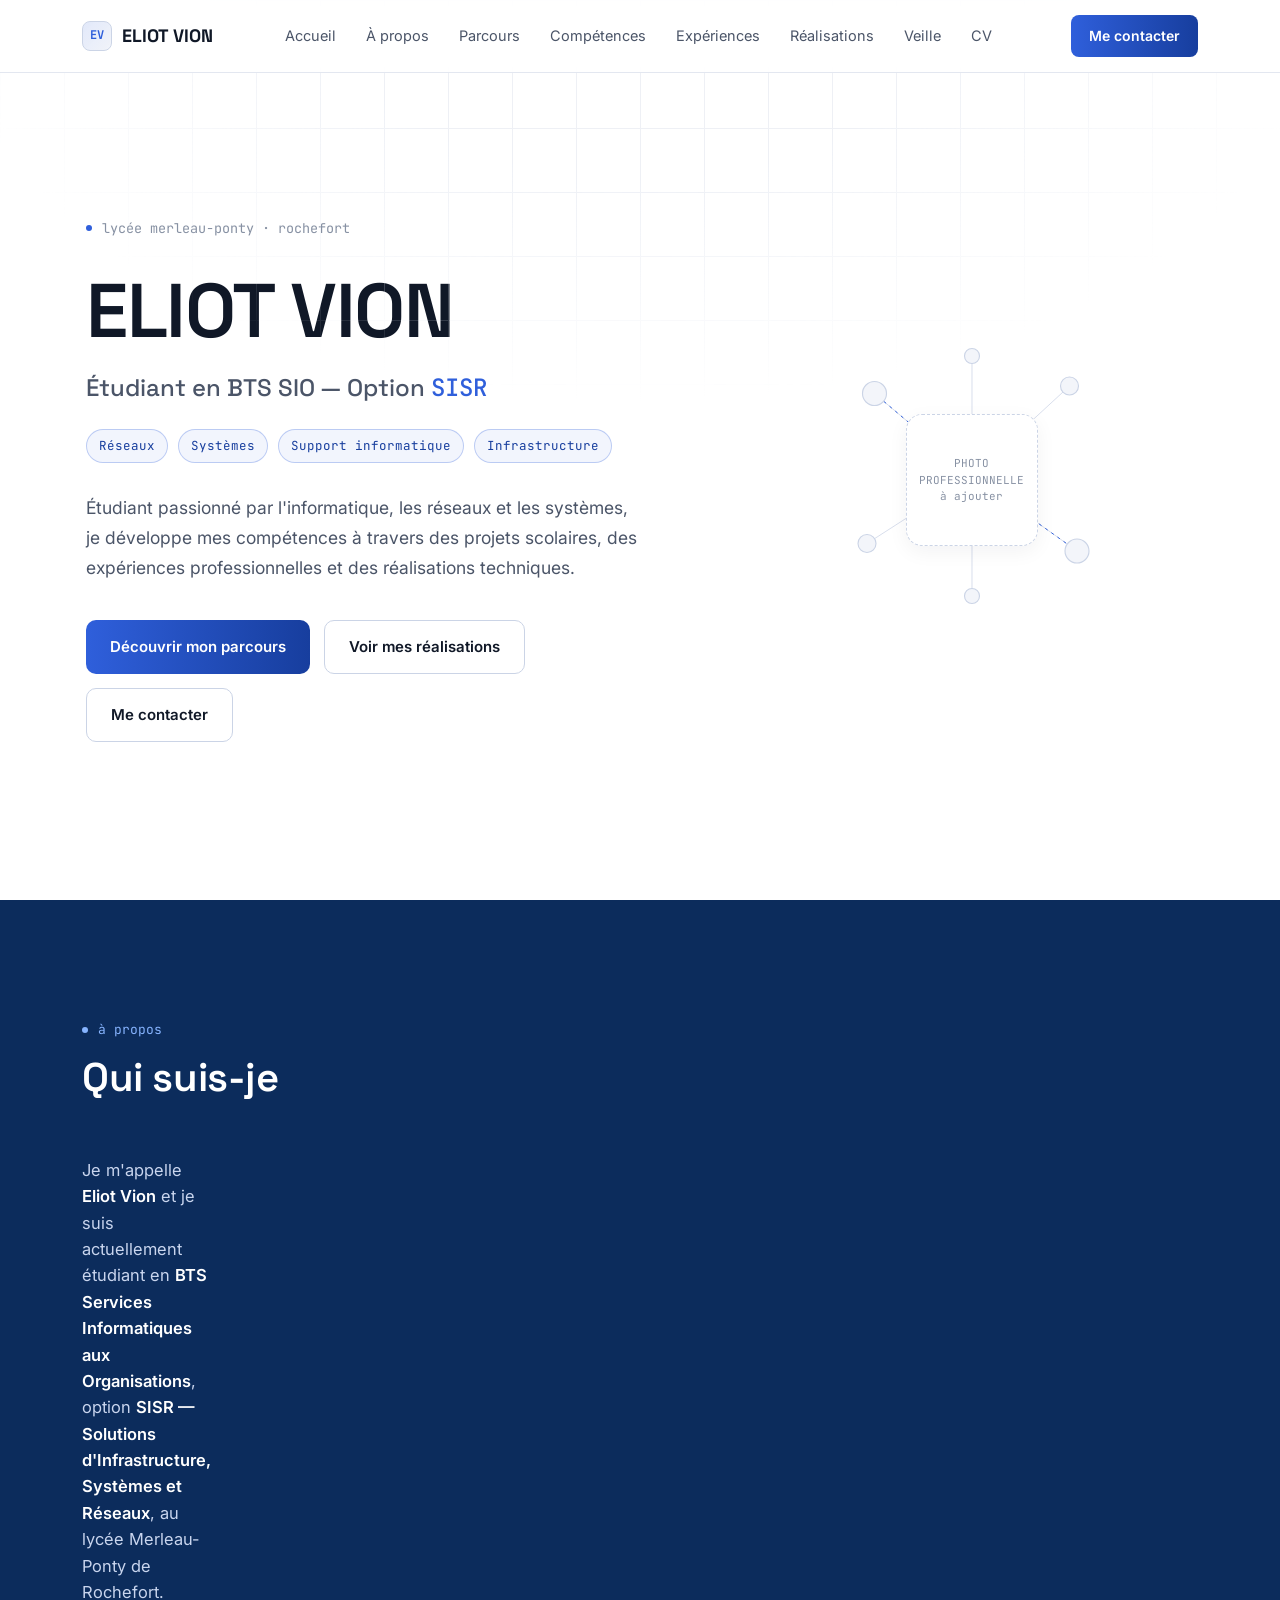
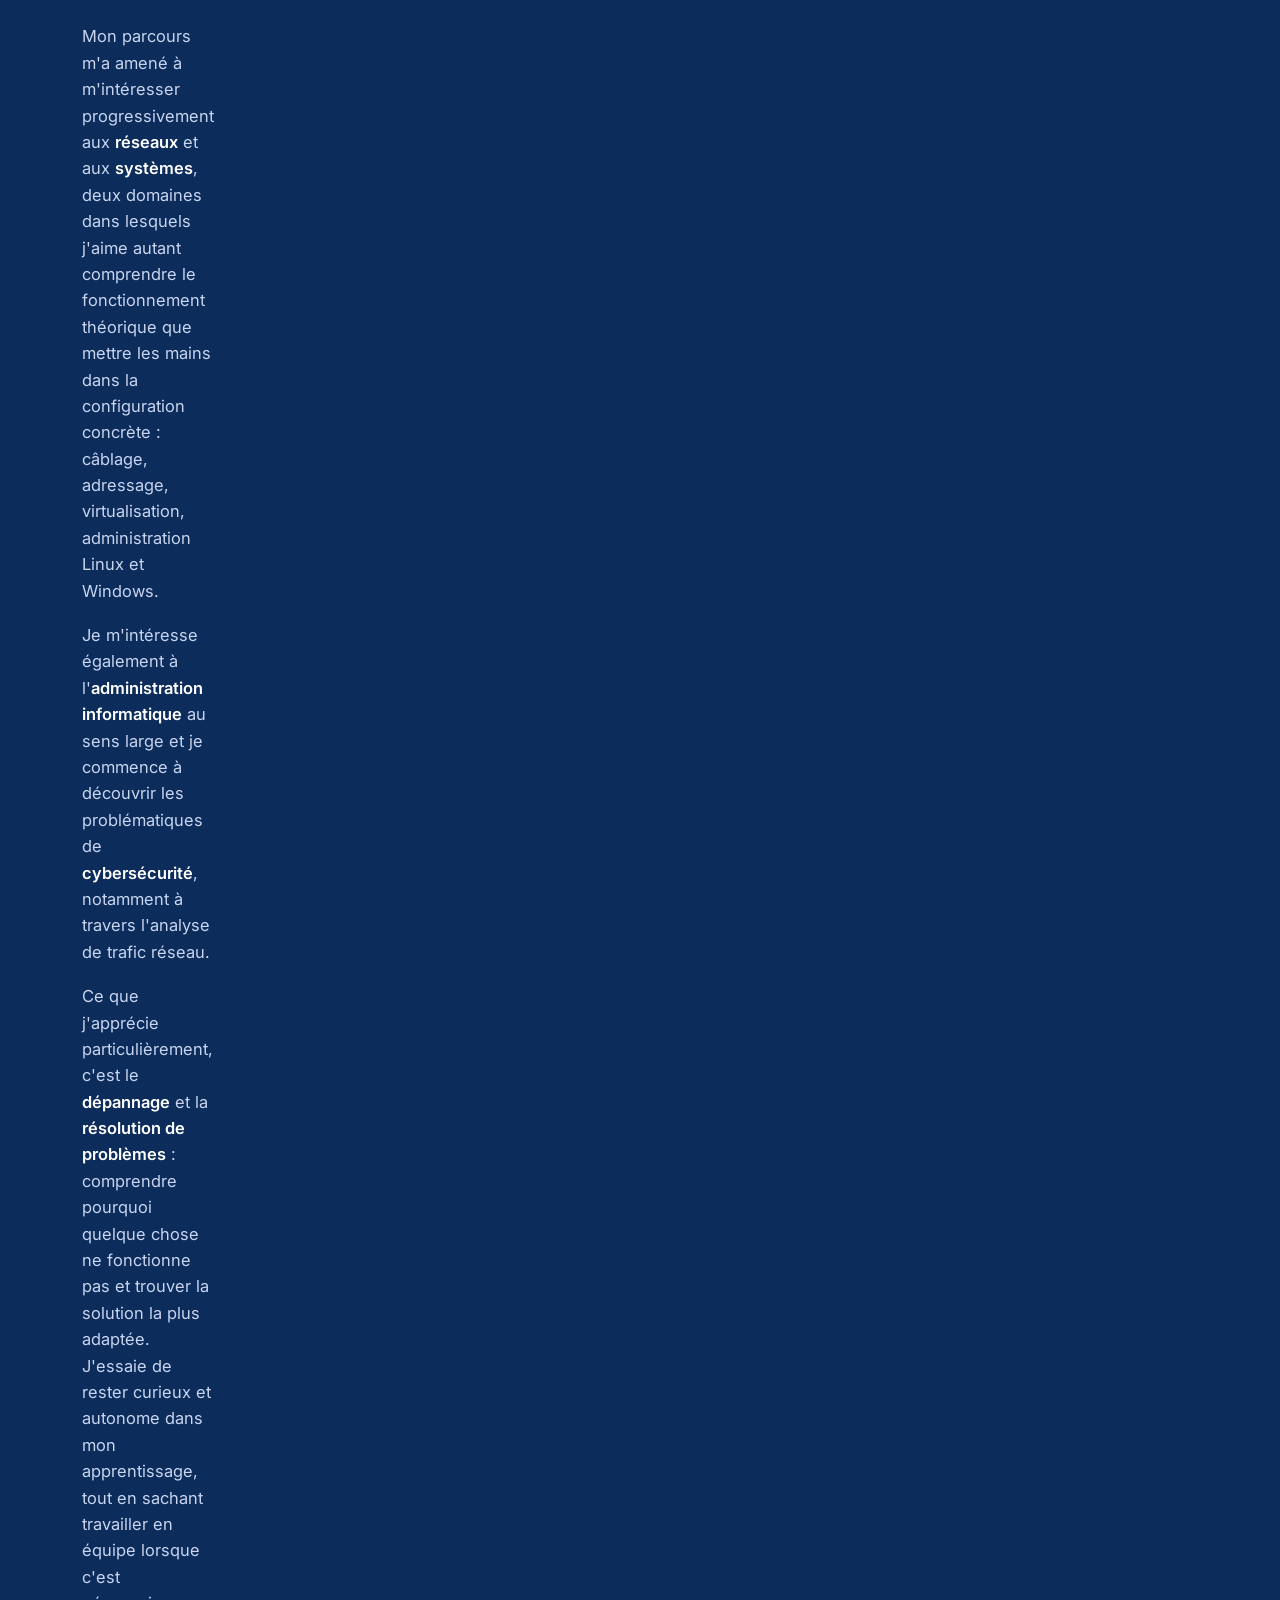
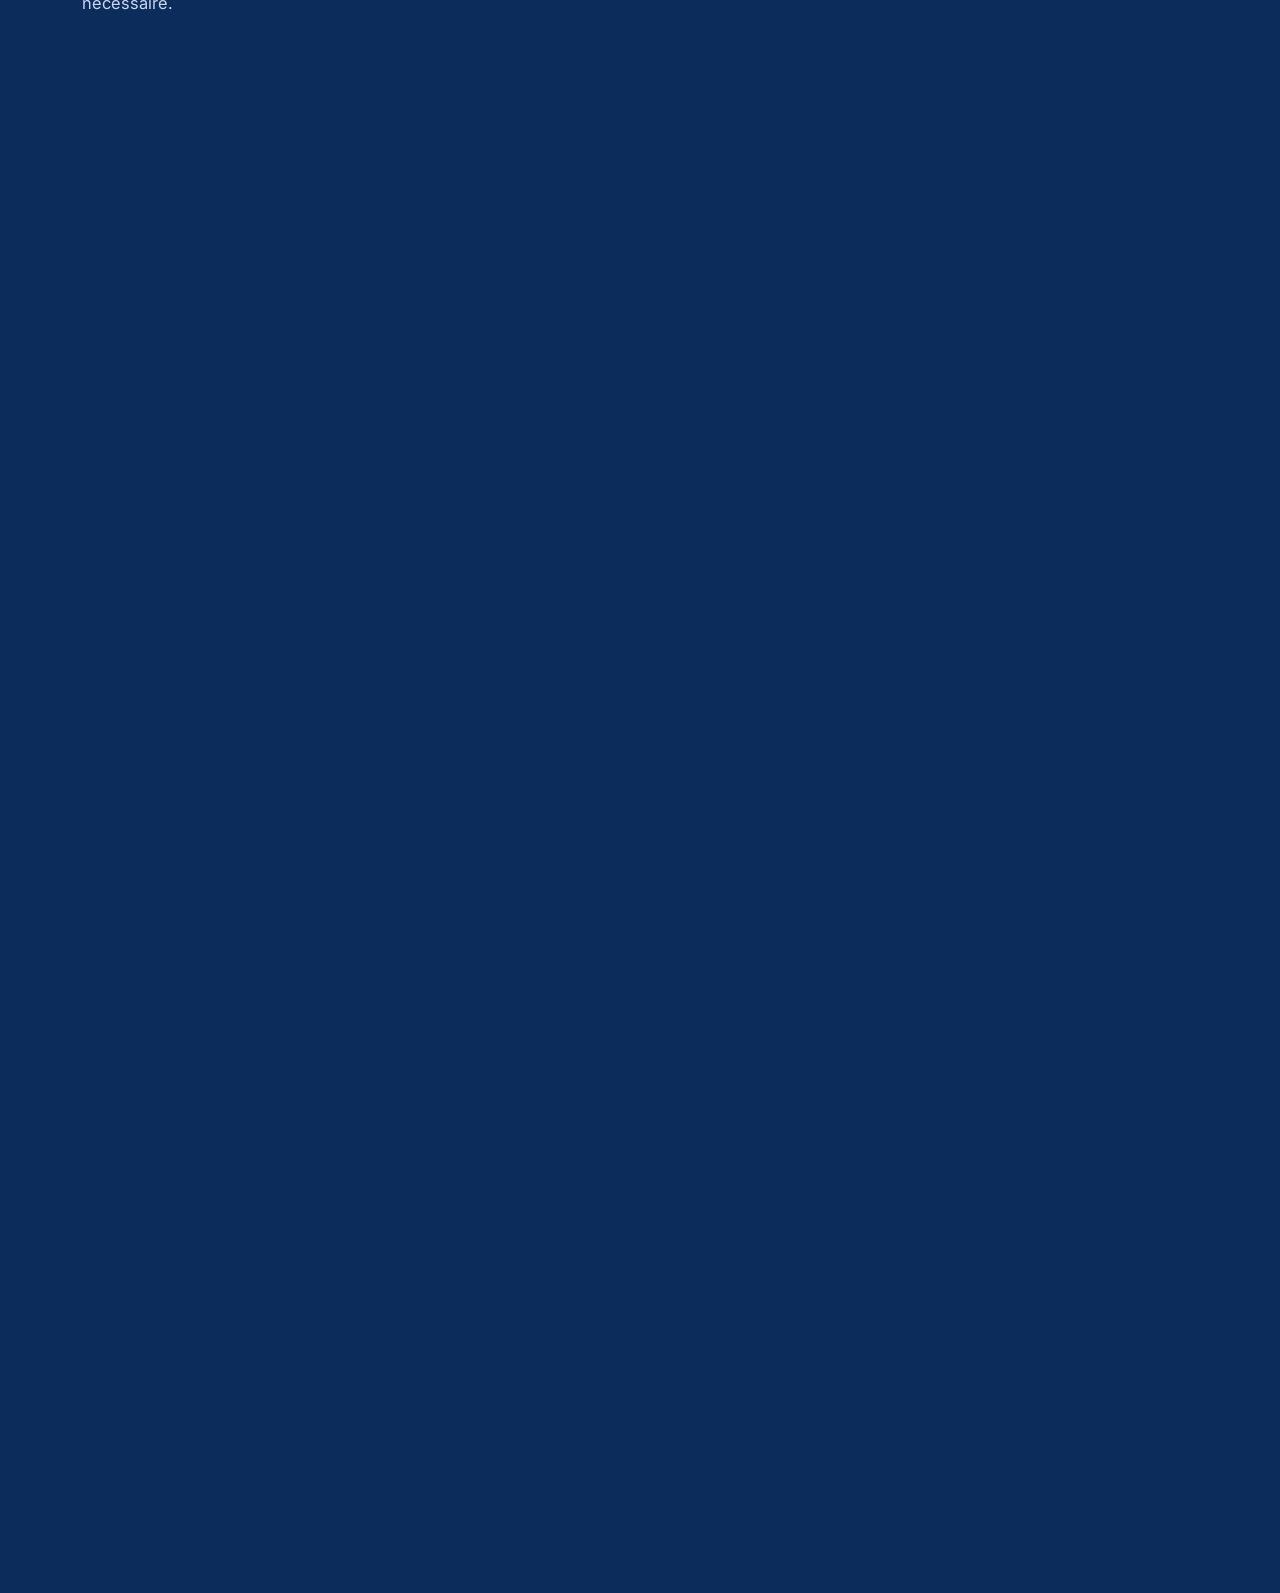
==== index.html @ 4b118175 "upload premier du nom" ====
<!DOCTYPE html>
<html lang="fr">
<head>
<meta charset="UTF-8">
<meta name="viewport" content="width=device-width, initial-scale=1.0">
<title>Eliot Vion — Portfolio BTS SIO SISR</title>
<meta name="description" content="Portfolio professionnel d'Eliot Vion, étudiant en BTS SIO option SISR — réseaux, systèmes, infrastructure et support informatique.">
<link rel="preconnect" href="https://fonts.googleapis.com">
<link rel="preconnect" href="https://fonts.gstatic.com" crossorigin>
<link href="https://fonts.googleapis.com/css2?family=Space+Grotesk:wght@400;500;600;700&family=Inter:wght@400;500;600;700&family=JetBrains+Mono:wght@400;500&display=swap" rel="stylesheet">
<style>
/* ============================================================
   TOKENS — light theme, alternating white / dark blue sections
============================================================ */
:root{
  --bg:#ffffff;
  --ink-0:#101827;
  --ink-1:#4b5568;
  --ink-2:#8791a3;
  --card:#f3f5fa;
  --line:#e3e7f0;
  --line-strong:#cbd4e6;
  --accent:#2f5fdb;
  --accent-2:#173e9e;
  --amber:#a8710f;
  --grad: linear-gradient(90deg, var(--accent), var(--accent-2));
  --grad-soft: linear-gradient(135deg, rgba(47,95,219,0.10), rgba(23,62,158,0.05));
  --radius-s:10px;
  --radius-m:16px;
  --radius-l:22px;
  --maxw:1180px;
  --ease:cubic-bezier(.22,.8,.32,1);
}

/* Dark alternating sections override the same variable names */
.section-dark{
  --bg:#0c2c5c;
  --ink-0:#ffffff;
  --ink-1:#c9d5ee;
  --ink-2:#8fa2cf;
  --card:#123a78;
  --line:rgba(255,255,255,0.14);
  --line-strong:rgba(255,255,255,0.30);
  --accent:#87b4ff;
  --accent-2:#5691ff;
  --grad: linear-gradient(90deg, var(--accent), var(--accent-2));
  --grad-soft: linear-gradient(135deg, rgba(135,180,255,0.16), rgba(86,145,255,0.08));
}

*{box-sizing:border-box; margin:0; padding:0;}
html{scroll-behavior:smooth;}
@media (prefers-reduced-motion: reduce){
  html{scroll-behavior:auto;}
  *{animation-duration:0.001ms !important; animation-iteration-count:1 !important; transition-duration:0.001ms !important;}
}

body{
  background:#ffffff;
  color:var(--ink-0);
  font-family:'Inter', system-ui, sans-serif;
  font-size:16px;
  line-height:1.6;
  -webkit-font-smoothing:antialiased;
  overflow-x:hidden;
}

h1,h2,h3,h4{
  font-family:'Space Grotesk', 'Inter', sans-serif;
  font-weight:600;
  line-height:1.15;
  letter-spacing:-0.01em;
  color:var(--ink-0);
}

.mono{font-family:'JetBrains Mono', monospace;}

a{color:inherit; text-decoration:none;}
img{max-width:100%; display:block;}
ul{list-style:none;}
button{font-family:inherit; cursor:pointer;}

.wrap{max-width:var(--maxw); margin:0 auto; padding:0 32px;}
@media (max-width:640px){ .wrap{padding:0 20px;} }

section{position:relative; padding:120px 0; background:var(--bg); color:var(--ink-0); transition:background .2s;}
@media (max-width:900px){ section{padding:88px 0;} }

.section-head{max-width:640px; margin-bottom:56px;}
.section-kicker{
  font-family:'JetBrains Mono', monospace;
  font-size:13px;
  color:var(--accent);
  margin-bottom:14px;
  display:flex; align-items:center; gap:10px;
}
.section-kicker .dot{width:6px; height:6px; border-radius:50%; background:var(--accent);}
.section-head h2{font-size:clamp(28px,4vw,40px); margin-bottom:14px;}
.section-head p{color:var(--ink-1); font-size:17px; max-width:560px;}

.bg-grid{
  position:absolute; inset:0; pointer-events:none; opacity:0.6;
  background-image:
    linear-gradient(var(--line) 1px, transparent 1px),
    linear-gradient(90deg, var(--line) 1px, transparent 1px);
  background-size:64px 64px;
  mask-image:radial-gradient(ellipse 60% 50% at 50% 0%, black 40%, transparent 90%);
}

/* ============================================================
   NAV
============================================================ */
header.nav{
  position:fixed; top:0; left:0; right:0; z-index:100;
  backdrop-filter:blur(14px);
  background:rgba(255,255,255,0.86);
  border-bottom:1px solid #e3e7f0;
}
.nav-inner{
  max-width:var(--maxw); margin:0 auto; padding:0 32px;
  height:72px; display:flex; align-items:center; justify-content:space-between;
}
.nav-brand{
  font-family:'Space Grotesk', sans-serif; font-weight:700; font-size:18px; color:#101827;
  display:flex; align-items:center; gap:10px;
}
.nav-brand .mark{
  width:30px; height:30px; border-radius:8px;
  background:linear-gradient(135deg, rgba(47,95,219,0.14), rgba(23,62,158,0.06));
  border:1px solid #cbd4e6;
  display:flex; align-items:center; justify-content:center;
  font-family:'JetBrains Mono', monospace; font-size:12px; color:#2f5fdb;
}
.nav-links{display:flex; gap:2px; align-items:center;}
.nav-links a{
  font-size:14.5px; color:#4b5568; padding:10px 14px; border-radius:8px;
  transition:color .2s, background .2s;
}
.nav-links a:hover{color:#101827; background:#f3f5fa;}
.nav-cta{
  margin-left:8px; padding:10px 18px; border-radius:8px;
  background:linear-gradient(90deg, #2f5fdb, #173e9e); color:#ffffff; font-weight:600; font-size:14px;
  border:none; transition:opacity .2s, transform .2s;
}
.nav-cta:hover{opacity:0.92; transform:translateY(-1px);}
.nav-toggle{display:none; background:none; border:none; color:#101827; width:36px; height:36px;}
.nav-toggle svg{width:100%; height:100%;}

.nav-mobile{
  display:none; position:fixed; top:72px; left:0; right:0; bottom:0; z-index:99;
  background:#ffffff; padding:24px 24px 40px; overflow-y:auto;
}
.nav-mobile.open{display:block;}
.nav-mobile a{
  display:block; padding:16px 4px; font-size:19px; font-family:'Space Grotesk',sans-serif;
  border-bottom:1px solid #e3e7f0; color:#101827;
}

@media (max-width:920px){
  .nav-links{display:none;}
  .nav-toggle{display:block;}
}

/* ============================================================
   HERO (light section)
============================================================ */
.hero{
  min-height:100vh; display:flex; align-items:center;
  padding-top:140px; padding-bottom:80px;
  position:relative; overflow:hidden;
}
.hero-inner{
  max-width:var(--maxw); margin:0 auto; padding:0 32px;
  display:grid; grid-template-columns:1.15fr 0.85fr; gap:64px; align-items:center;
}
@media (max-width:960px){
  .hero-inner{grid-template-columns:1fr; gap:56px;}
}
.hero-eyebrow{
  font-family:'JetBrains Mono', monospace; font-size:13.5px; color:var(--ink-2);
  display:flex; align-items:center; gap:10px; margin-bottom:28px;
}
.hero-eyebrow .dot{width:6px; height:6px; border-radius:50%; background:var(--accent); animation:pulse 2.4s infinite;}
@keyframes pulse{0%,100%{opacity:1;} 50%{opacity:0.35;}}

.hero h1{
  font-size:clamp(42px, 6.4vw, 76px);
  letter-spacing:-0.02em;
}
.hero h1 .last{
  background:var(--grad); -webkit-background-clip:text; background-clip:text; color:transparent;
}
.hero .role{
  font-family:'Space Grotesk', sans-serif; font-size:clamp(18px,2.4vw,24px);
  color:var(--ink-1); margin-top:14px; font-weight:500;
}
.hero .tags{display:flex; gap:10px; flex-wrap:wrap; margin-top:22px;}
.tag{
  font-family:'JetBrains Mono', monospace; font-size:12.5px; color:var(--accent-2);
  border:1px solid rgba(47,95,219,0.28); background:rgba(47,95,219,0.06);
  padding:6px 12px; border-radius:100px;
}
.hero p.lead{
  margin-top:30px; font-size:17.5px; color:var(--ink-1); max-width:560px; line-height:1.7;
}
.hero-actions{display:flex; gap:14px; margin-top:38px; flex-wrap:wrap;}
.btn{
  padding:14px 24px; border-radius:10px; font-size:15px; font-weight:600;
  border:1px solid var(--line-strong); transition:transform .2s var(--ease), background .2s, border-color .2s;
  display:inline-flex; align-items:center; gap:8px;
}
.btn-primary{background:var(--grad); color:#ffffff; border:none;}
.btn-primary:hover{transform:translateY(-2px);}
.btn-ghost{background:transparent; color:var(--ink-0);}
.btn-ghost:hover{background:var(--card); transform:translateY(-2px);}

/* Hero visual: network diagram (blue on white) + photo placeholder */
.hero-visual{position:relative; aspect-ratio:1/1; max-width:460px; margin:0 auto;}
.hero-visual svg{width:100%; height:100%; overflow:visible;}
.node{fill:#f3f5fa; stroke:#cbd4e6; stroke-width:1.5;}
.node-core{fill:url(#nodeGrad); stroke:#2f5fdb; stroke-width:1.5;}
.edge{stroke:#d7deec; stroke-width:1.3; fill:none;}
.edge-live{stroke:#2f5fdb; stroke-width:1.3; fill:none; stroke-dasharray:4 6; animation:dash 3.2s linear infinite;}
@keyframes dash{to{stroke-dashoffset:-40;}}

.photo-slot{
  position:absolute; top:50%; left:50%; transform:translate(-50%,-50%);
  width:132px; height:132px; border-radius:50%;
  border:1.5px dashed #cbd4e6;
  display:flex; align-items:center; justify-content:center; text-align:center;
  background:#ffffff;
  padding:14px;
}
.photo-slot span{font-family:'JetBrains Mono', monospace; font-size:11px; color:var(--ink-2); line-height:1.5;}

/* ============================================================
   CARDS — light gray fill, soft shadow, no glass effect
============================================================ */
.card{
  background:var(--card);
  border:1px solid var(--line);
  border-radius:var(--radius-m);
  padding:28px;
  box-shadow:0 6px 20px rgba(16,24,39,0.05);
  transition:box-shadow .25s var(--ease), transform .25s var(--ease);
}
.card:hover{box-shadow:0 10px 28px rgba(16,24,39,0.09); transform:translateY(-3px);}
.section-dark .card{box-shadow:0 6px 20px rgba(0,0,0,0.18);}
.section-dark .card:hover{box-shadow:0 10px 28px rgba(0,0,0,0.26);}

/* ============================================================
   REVEAL ANIMATION
============================================================ */
.reveal{opacity:0; transform:translateY(18px); transition:opacity .7s var(--ease), transform .7s var(--ease);}
.reveal.in{opacity:1; transform:translateY(0);}

/* ============================================================
   ABOUT
============================================================ */
.about-grid{display:grid; grid-template-columns:1fr 1fr; gap:56px; align-items:start;}
@media (max-width:860px){ .about-grid{grid-template-columns:1fr;} }
.about-grid p{color:var(--ink-1); font-size:16.5px; margin-bottom:18px;}
.about-grid p strong{color:var(--ink-0); font-weight:600;}
.trait-list{display:flex; flex-direction:column; gap:0;}
.trait{
  display:flex; gap:16px; padding:18px 0; border-top:1px solid var(--line);
}
.trait:last-child{border-bottom:1px solid var(--line);}
.trait-num{font-family:'JetBrains Mono', monospace; font-size:13px; color:var(--accent); padding-top:2px; min-width:26px;}
.trait h4{font-size:16px; margin-bottom:4px;}
.trait p{font-size:14.5px; color:var(--ink-2); margin:0;}

/* ============================================================
   TIMELINE (Parcours)
============================================================ */
.timeline{position:relative; margin-top:20px;}
.timeline::before{
  content:''; position:absolute; left:19px; top:8px; bottom:8px; width:1.5px;
  background:linear-gradient(180deg, var(--accent), transparent);
}
.tl-item{position:relative; padding-left:60px; margin-bottom:44px;}
.tl-item:last-child{margin-bottom:0;}
.tl-dot{
  position:absolute; left:11px; top:4px; width:17px; height:17px; border-radius:50%;
  background:var(--bg); border:2px solid var(--accent); box-shadow:0 0 0 4px rgba(47,95,219,0.08);
}
.tl-item .period{font-family:'JetBrains Mono', monospace; font-size:12.5px; color:var(--accent); margin-bottom:8px; display:block;}
.tl-item h3{font-size:21px; margin-bottom:6px;}
.tl-item .place{color:var(--ink-1); font-size:15px; margin-bottom:10px;}
.tl-item .mention{
  display:inline-block; font-size:12.5px; font-family:'JetBrains Mono', monospace;
  color:var(--amber); border:1px solid rgba(168,113,15,0.32); background:rgba(168,113,15,0.07);
  padding:4px 10px; border-radius:100px; margin-bottom:14px;
}
.tl-item .skills{display:flex; flex-wrap:wrap; gap:8px; margin-top:12px;}
.tl-item .skills span{
  font-size:12.5px; font-family:'JetBrains Mono', monospace; color:var(--ink-1);
  border:1px solid var(--line); padding:5px 10px; border-radius:6px;
}

/* ============================================================
   SKILLS — simple inline tags
============================================================ */
.skills-tabs{display:flex; gap:10px; flex-wrap:wrap; margin-bottom:36px;}
.skills-tab{
  padding:10px 18px; border-radius:100px; border:1px solid var(--line); font-size:14px;
  color:var(--ink-1); background:transparent; transition:all .2s;
}
.skills-tab.active{background:var(--grad-soft); border-color:var(--accent); color:var(--ink-0);}
.skills-panel{display:none;}
.skills-panel.active{display:block;}
.tag-row{display:flex; flex-wrap:wrap; gap:10px;}
.skill-pill{
  padding:9px 16px; border-radius:100px; border:1px solid var(--line-strong);
  font-size:14px; color:var(--ink-0); background:var(--bg);
}

.personal-grid{display:grid; grid-template-columns:repeat(auto-fit,minmax(240px,1fr)); gap:18px; margin-top:56px;}
.personal-card h4{font-size:17px; margin-bottom:8px; display:flex; align-items:center; gap:10px;}
.personal-card .icon{
  width:36px; height:36px; border-radius:9px; background:var(--grad-soft);
  border:1px solid var(--line-strong); display:flex; align-items:center; justify-content:center; flex-shrink:0;
  color:var(--accent);
}
.personal-card p{color:var(--ink-2); font-size:14px; margin-top:6px;}

/* ============================================================
   EXPERIENCE
============================================================ */
.exp-card{margin-bottom:22px;}
.exp-head{display:flex; justify-content:space-between; align-items:flex-start; flex-wrap:wrap; gap:12px; margin-bottom:16px;}
.exp-head h3{font-size:20px;}
.exp-head .period{font-family:'JetBrains Mono', monospace; font-size:12.5px; color:var(--accent);}
.exp-body p{color:var(--ink-1); font-size:15px; margin-bottom:10px;}
.placeholder-note{
  color:var(--ink-2); font-size:14px; font-style:italic; margin-top:12px; padding-left:14px;
  border-left:2px solid var(--line-strong);
}

/* ============================================================
   REALISATIONS
============================================================ */
.realisation{margin-bottom:32px;}
.real-head{
  display:flex; justify-content:space-between; align-items:flex-start; gap:20px; flex-wrap:wrap;
  padding-bottom:22px; margin-bottom:24px; border-bottom:1px solid var(--line);
}
.real-head h3{font-size:26px; margin-bottom:8px;}
.real-index{font-family:'JetBrains Mono', monospace; font-size:13px; color:var(--ink-2);}
.real-context{color:var(--ink-1); font-size:15.5px; max-width:680px; margin-top:8px;}
.real-steps{display:grid; grid-template-columns:repeat(auto-fit,minmax(180px,1fr)); gap:14px; margin:24px 0;}
.real-step{
  padding:16px; border-radius:var(--radius-s); border:1px solid var(--line); background:var(--card);
}
.real-step .step-n{font-family:'JetBrains Mono', monospace; font-size:12px; color:var(--accent);}
.real-step p{font-size:13.5px; color:var(--ink-1); margin-top:6px;}
.real-meta{display:grid; grid-template-columns:1fr 1fr; gap:24px; margin-top:24px;}
@media (max-width:700px){ .real-meta{grid-template-columns:1fr;} }
.real-meta h5{font-size:13px; font-family:'JetBrains Mono', monospace; color:var(--ink-2); margin-bottom:12px;}
.real-meta .tags{display:flex; flex-wrap:wrap; gap:8px;}
.real-meta .tags span{
  font-size:12.5px; border:1px solid var(--line); padding:5px 10px; border-radius:6px; color:var(--ink-1);
  font-family:'JetBrains Mono', monospace;
}

/* Autres projets grid */
.proj-grid{display:grid; grid-template-columns:repeat(auto-fit,minmax(260px,1fr)); gap:18px;}
.proj-card h4{font-size:17px; margin-bottom:10px; display:flex; align-items:center; gap:10px;}
.proj-card ul{margin-top:10px; display:flex; flex-direction:column; gap:6px;}
.proj-card ul li{
  font-size:13.5px; color:var(--ink-1); padding-left:16px; position:relative;
}
.proj-card ul li::before{content:'—'; position:absolute; left:0; color:var(--ink-2);}

/* Support / depannage */
.support-grid{display:grid; grid-template-columns:repeat(auto-fit,minmax(230px,1fr)); gap:16px;}
.support-item{
  padding:20px; border:1px solid var(--line); border-radius:var(--radius-s); background:var(--card);
  font-size:14.5px; color:var(--ink-0); display:flex; align-items:flex-start; gap:12px;
  box-shadow:0 6px 20px rgba(16,24,39,0.05);
}
.section-dark .support-item{box-shadow:0 6px 20px rgba(0,0,0,0.18);}
.support-item .icon{color:var(--accent); flex-shrink:0; margin-top:2px;}

/* Table synthese */
.synth-table{width:100%; border-collapse:collapse; margin-top:8px; font-size:14px;}
.synth-table thead th{
  text-align:left; font-family:'JetBrains Mono', monospace; font-size:12px; color:var(--ink-2);
  padding:14px 16px; border-bottom:1px solid var(--line-strong); font-weight:500;
}
.synth-table tbody td{padding:16px; border-bottom:1px solid var(--line); color:var(--ink-1); vertical-align:top;}
.synth-table tbody tr:hover{background:var(--card);}
.synth-table tbody td:first-child{color:var(--ink-0); font-weight:500;}
.table-scroll{overflow-x:auto; border:1px solid var(--line); border-radius:var(--radius-m); padding:8px 20px; background:var(--bg);}

/* Veille */
.veille-grid{display:grid; grid-template-columns:repeat(auto-fit,minmax(280px,1fr)); gap:20px;}
.veille-card{display:flex; flex-direction:column; height:100%;}
.veille-topic{
  font-family:'JetBrains Mono', monospace; font-size:11.5px; color:var(--accent);
  border:1px solid var(--line-strong); padding:4px 10px; border-radius:100px; display:inline-block; width:fit-content;
}
.veille-card h4{font-size:17px; margin-top:14px; margin-bottom:8px;}
.veille-card .date{font-family:'JetBrains Mono', monospace; font-size:12px; color:var(--ink-2); margin-bottom:12px;}
.veille-card p{font-size:14px; color:var(--ink-1); flex:1;}
.veille-card .read{
  margin-top:16px; font-size:13.5px; color:var(--ink-0); display:flex; align-items:center; gap:6px;
  border-top:1px solid var(--line); padding-top:14px;
}

/* CV */
.cv-box{
  display:grid; grid-template-columns:1fr 320px; gap:32px; align-items:stretch;
}
@media (max-width:800px){ .cv-box{grid-template-columns:1fr;} }
.cv-preview{
  border:1px dashed var(--line-strong); border-radius:var(--radius-m); min-height:340px;
  display:flex; flex-direction:column; align-items:center; justify-content:center; text-align:center;
  background:var(--card); gap:14px; padding:32px;
}
.cv-preview .icon-lg{color:var(--ink-2);}
.cv-preview p{color:var(--ink-2); font-size:14px; font-style:italic; max-width:280px;}
.cv-actions{display:flex; flex-direction:column; gap:14px; justify-content:center;}
.cv-actions .btn{justify-content:center; width:100%;}
.cv-actions .btn[disabled]{opacity:0.45; cursor:not-allowed;}

/* Contact */
.contact-grid{display:grid; grid-template-columns:0.85fr 1.15fr; gap:56px;}
@media (max-width:860px){ .contact-grid{grid-template-columns:1fr;} }
.contact-info-item{display:flex; gap:16px; padding:18px 0; border-top:1px solid var(--line);}
.contact-info-item:last-child{border-bottom:1px solid var(--line);}
.contact-info-item .icon{color:var(--accent); flex-shrink:0; margin-top:2px;}
.contact-info-item h4{font-size:14px; color:var(--ink-2); font-family:'JetBrains Mono',monospace; font-weight:400; margin-bottom:4px;}
.contact-info-item p{font-size:15.5px; color:var(--ink-0);}
.contact-info-item .todo{color:var(--ink-2); font-style:italic; font-family:'Inter',sans-serif; font-size:14.5px;}

.form-group{margin-bottom:20px;}
.form-group label{display:block; font-size:13.5px; color:var(--ink-2); margin-bottom:8px; font-family:'JetBrains Mono', monospace;}
.form-group input, .form-group textarea{
  width:100%; background:var(--bg); border:1px solid var(--line); border-radius:var(--radius-s);
  padding:13px 16px; color:var(--ink-0); font-family:'Inter',sans-serif; font-size:15px;
  transition:border-color .2s;
}
.form-group input:focus, .form-group textarea:focus{outline:none; border-color:var(--accent);}
.form-group textarea{resize:vertical; min-height:130px;}
.form-status{margin-top:14px; font-size:14px; color:var(--ink-2); font-style:italic;}

/* Footer */
footer{border-top:1px solid #e3e7f0; padding:40px 0; background:#ffffff;}
.footer-inner{display:flex; justify-content:space-between; align-items:center; flex-wrap:wrap; gap:16px;}
.footer-inner p{color:#8791a3; font-size:13.5px;}
.footer-links{display:flex; gap:20px;}
.footer-links a{color:#8791a3; font-size:13.5px; transition:color .2s;}
.footer-links a:hover{color:#101827;}

a:focus-visible, button:focus-visible, input:focus-visible, textarea:focus-visible{
  outline:2px solid var(--accent); outline-offset:2px;
}
</style>
</head>
<body>

<header class="nav">
  <div class="nav-inner">
    <div class="nav-brand"><span class="mark">EV</span>ELIOT VION</div>
    <nav class="nav-links">
      <a href="#accueil">Accueil</a>
      <a href="#apropos">À propos</a>
      <a href="#parcours">Parcours</a>
      <a href="#competences">Compétences</a>
      <a href="#experiences">Expériences</a>
      <a href="#realisations">Réalisations</a>
      <a href="#veille">Veille</a>
      <a href="#cv">CV</a>
    </nav>
    <a href="#contact" class="nav-cta" style="display:inline-block;">Me contacter</a>
    <button class="nav-toggle" id="navToggle" aria-label="Ouvrir le menu">
      <svg viewBox="0 0 24 24" fill="none" stroke="currentColor" stroke-width="1.8"><path d="M3 6h18M3 12h18M3 18h18"/></svg>
    </button>
  </div>
</header>
<div class="nav-mobile" id="navMobile">
  <a href="#accueil">Accueil</a>
  <a href="#apropos">À propos</a>
  <a href="#parcours">Parcours</a>
  <a href="#competences">Compétences</a>
  <a href="#experiences">Expériences</a>
  <a href="#realisations">Réalisations</a>
  <a href="#veille">Veille technologique</a>
  <a href="#cv">CV</a>
  <a href="#contact">Contact</a>
</div>

<!-- HERO — light -->
<section class="hero" id="accueil">
  <div class="bg-grid"></div>
  <div class="hero-inner">
    <div>
      <div class="hero-eyebrow"><span class="dot"></span>lycée merleau-ponty · rochefort</div>
      <h1>ELIOT VION</h1>
      <div class="role">Étudiant en BTS SIO — Option <span class="mono" style="color:var(--accent);">SISR</span></div>
      <div class="tags">
        <span class="tag">Réseaux</span>
        <span class="tag">Systèmes</span>
        <span class="tag">Support informatique</span>
        <span class="tag">Infrastructure</span>
      </div>
      <p class="lead">Étudiant passionné par l'informatique, les réseaux et les systèmes, je développe mes compétences à travers des projets scolaires, des expériences professionnelles et des réalisations techniques.</p>
      <div class="hero-actions">
        <a href="#parcours" class="btn btn-primary">Découvrir mon parcours</a>
        <a href="#realisations" class="btn btn-ghost">Voir mes réalisations</a>
        <a href="#contact" class="btn btn-ghost">Me contacter</a>
      </div>
    </div>
    <div class="hero-visual">
      <svg viewBox="0 0 400 400" aria-hidden="true">
        <defs>
          <radialGradient id="nodeGrad" cx="50%" cy="50%" r="60%">
            <stop offset="0%" stop-color="rgba(47,95,219,0.16)"/>
            <stop offset="100%" stop-color="rgba(47,95,219,0.03)"/>
          </radialGradient>
        </defs>
        <path class="edge" d="M200,200 L70,90"/>
        <path class="edge" d="M200,200 L330,80"/>
        <path class="edge" d="M200,200 L60,290"/>
        <path class="edge" d="M200,200 L340,300"/>
        <path class="edge" d="M200,200 L200,40"/>
        <path class="edge" d="M200,200 L200,360"/>
        <path class="edge-live" d="M200,200 L70,90"/>
        <path class="edge-live" d="M200,200 L340,300"/>
        <circle class="node" cx="70" cy="90" r="16"/>
        <circle class="node" cx="330" cy="80" r="12"/>
        <circle class="node" cx="60" cy="290" r="12"/>
        <circle class="node" cx="340" cy="300" r="16"/>
        <circle class="node" cx="200" cy="40" r="10"/>
        <circle class="node" cx="200" cy="360" r="10"/>
        <circle class="node-core" cx="200" cy="200" r="46"/>
      </svg>
      <div class="photo-slot">
        <span>PHOTO<br>PROFESSIONNELLE<br>à ajouter</span>
      </div>
    </div>
  </div>
</section>

<!-- A PROPOS — dark -->
<section class="section-dark" id="apropos">
  <div class="wrap">
    <div class="section-head reveal">
      <div class="section-kicker"><span class="dot"></span>à propos</div>
      <h2>Qui suis-je</h2>
    </div>
    <div class="about-grid">
      <div class="reveal">
        <p>Je m'appelle <strong>Eliot Vion</strong> et je suis actuellement étudiant en <strong>BTS Services Informatiques aux Organisations</strong>, option <strong>SISR — Solutions d'Infrastructure, Systèmes et Réseaux</strong>, au lycée Merleau-Ponty de Rochefort.</p>
        <p>Mon parcours m'a amené à m'intéresser progressivement aux <strong>réseaux</strong> et aux <strong>systèmes</strong>, deux domaines dans lesquels j'aime autant comprendre le fonctionnement théorique que mettre les mains dans la configuration concrète : câblage, adressage, virtualisation, administration Linux et Windows.</p>
        <p>Je m'intéresse également à l'<strong>administration informatique</strong> au sens large et je commence à découvrir les problématiques de <strong>cybersécurité</strong>, notamment à travers l'analyse de trafic réseau.</p>
        <p>Ce que j'apprécie particulièrement, c'est le <strong>dépannage</strong> et la <strong>résolution de problèmes</strong> : comprendre pourquoi quelque chose ne fonctionne pas et trouver la solution la plus adaptée. J'essaie de rester curieux et autonome dans mon apprentissage, tout en sachant travailler en équipe lorsque c'est nécessaire.</p>
      </div>
      <div class="trait-list reveal">
        <div class="trait">
          <div class="trait-num">01</div>
          <div><h4>Réseaux &amp; systèmes</h4><p>Une base solide construite au fil des formations et des travaux pratiques.</p></div>
        </div>
        <div class="trait">
          <div class="trait-num">02</div>
          <div><h4>Administration &amp; support</h4><p>Un goût pour le dépannage, la configuration de postes et l'assistance aux utilisateurs.</p></div>
        </div>
        <div class="trait">
          <div class="trait-num">03</div>
          <div><h4>Curiosité technique</h4><p>Une envie continue de découvrir de nouveaux outils et de nouvelles technologies.</p></div>
        </div>
        <div class="trait">
          <div class="trait-num">04</div>
<!DOCTYPE html>
<html lang="fr">
<head>
<meta charset="UTF-8">
<meta name="viewport" content="width=device-width, initial-scale=1.0">
<title>Eliot Vion — Portfolio BTS SIO SISR</title>
<meta name="description" content="Portfolio professionnel d'Eliot Vion, étudiant en BTS SIO option SISR — réseaux, systèmes, infrastructure et support informatique.">
<link rel="preconnect" href="https://fonts.googleapis.com">
<link rel="preconnect" href="https://fonts.gstatic.com" crossorigin>
<link href="https://fonts.googleapis.com/css2?family=Space+Grotesk:wght@400;500;600;700&family=Inter:wght@400;500;600;700&family=JetBrains+Mono:wght@400;500&display=swap" rel="stylesheet">
<style>
/* ============================================================
   TOKENS — light theme, alternating white / dark blue sections
============================================================ */
:root{
  --bg:#ffffff;
  --ink-0:#101827;
  --ink-1:#4b5568;
  --ink-2:#8791a3;
  --card:#f3f5fa;
  --line:#e3e7f0;
  --line-strong:#cbd4e6;
  --accent:#2f5fdb;
  --accent-2:#173e9e;
  --amber:#a8710f;
  --grad: linear-gradient(90deg, var(--accent), var(--accent-2));
  --grad-soft: linear-gradient(135deg, rgba(47,95,219,0.10), rgba(23,62,158,0.05));
  --radius-s:10px;
  --radius-m:16px;
  --radius-l:22px;
  --maxw:1180px;
  --ease:cubic-bezier(.22,.8,.32,1);
}

/* Dark alternating sections override the same variable names */
.section-dark{
  --bg:#0c2c5c;
  --ink-0:#ffffff;
  --ink-1:#c9d5ee;
  --ink-2:#8fa2cf;
  --card:#123a78;
  --line:rgba(255,255,255,0.14);
  --line-strong:rgba(255,255,255,0.30);
  --accent:#87b4ff;
  --accent-2:#5691ff;
  --grad: linear-gradient(90deg, var(--accent), var(--accent-2));
  --grad-soft: linear-gradient(135deg, rgba(135,180,255,0.16), rgba(86,145,255,0.08));
}

*{box-sizing:border-box; margin:0; padding:0;}
html{scroll-behavior:smooth;}
@media (prefers-reduced-motion: reduce){
  html{scroll-behavior:auto;}
  *{animation-duration:0.001ms !important; animation-iteration-count:1 !important; transition-duration:0.001ms !important;}
}

body{
  background:#ffffff;
  color:var(--ink-0);
  font-family:'Inter', system-ui, sans-serif;
  font-size:16px;
  line-height:1.6;
  -webkit-font-smoothing:antialiased;
  overflow-x:hidden;
}

h1,h2,h3,h4{
  font-family:'Space Grotesk', 'Inter', sans-serif;
  font-weight:600;
  line-height:1.15;
  letter-spacing:-0.01em;
  color:var(--ink-0);
}

.mono{font-family:'JetBrains Mono', monospace;}

a{color:inherit; text-decoration:none;}
img{max-width:100%; display:block;}
ul{list-style:none;}
button{font-family:inherit; cursor:pointer;}

.wrap{max-width:var(--maxw); margin:0 auto; padding:0 32px;}
@media (max-width:640px){ .wrap{padding:0 20px;} }

section{position:relative; padding:120px 0; background:var(--bg); color:var(--ink-0); transition:background .2s;}
@media (max-width:900px){ section{padding:88px 0;} }

.section-head{max-width:640px; margin-bottom:56px;}
.section-kicker{
  font-family:'JetBrains Mono', monospace;
  font-size:13px;
  color:var(--accent);
  margin-bottom:14px;
  display:flex; align-items:center; gap:10px;
}
.section-kicker .dot{width:6px; height:6px; border-radius:50%; background:var(--accent);}
.section-head h2{font-size:clamp(28px,4vw,40px); margin-bottom:14px;}
.section-head p{color:var(--ink-1); font-size:17px; max-width:560px;}

.bg-grid{
  position:absolute; inset:0; pointer-events:none; opacity:0.6;
  background-image:
    linear-gradient(var(--line) 1px, transparent 1px),
    linear-gradient(90deg, var(--line) 1px, transparent 1px);
  background-size:64px 64px;
  mask-image:radial-gradient(ellipse 60% 50% at 50% 0%, black 40%, transparent 90%);
}

/* ============================================================
   NAV
============================================================ */
header.nav{
  position:fixed; top:0; left:0; right:0; z-index:100;
  backdrop-filter:blur(14px);
  background:rgba(255,255,255,0.86);
  border-bottom:1px solid #e3e7f0;
}
.nav-inner{
  max-width:var(--maxw); margin:0 auto; padding:0 32px;
  height:72px; display:flex; align-items:center; justify-content:space-between;
}
.nav-brand{
  font-family:'Space Grotesk', sans-serif; font-weight:700; font-size:18px; color:#101827;
  display:flex; align-items:center; gap:10px;
}
.nav-brand .mark{
  width:30px; height:30px; border-radius:8px;
  background:linear-gradient(135deg, rgba(47,95,219,0.14), rgba(23,62,158,0.06));
  border:1px solid #cbd4e6;
  display:flex; align-items:center; justify-content:center;
  font-family:'JetBrains Mono', monospace; font-size:12px; color:#2f5fdb;
}
.nav-links{display:flex; gap:2px; align-items:center;}
.nav-links a{
  font-size:14.5px; color:#4b5568; padding:10px 14px; border-radius:8px;
  transition:color .2s, background .2s;
}
.nav-links a:hover{color:#101827; background:#f3f5fa;}
.nav-cta{
  margin-left:8px; padding:10px 18px; border-radius:8px;
  background:linear-gradient(90deg, #2f5fdb, #173e9e); color:#ffffff; font-weight:600; font-size:14px;
  border:none; transition:opacity .2s, transform .2s;
}
.nav-cta:hover{opacity:0.92; transform:translateY(-1px);}
.nav-toggle{display:none; background:none; border:none; color:#101827; width:36px; height:36px;}
.nav-toggle svg{width:100%; height:100%;}

.nav-mobile{
  display:none; position:fixed; top:72px; left:0; right:0; bottom:0; z-index:99;
  background:#ffffff; padding:24px 24px 40px; overflow-y:auto;
}
.nav-mobile.open{display:block;}
.nav-mobile a{
  display:block; padding:16px 4px; font-size:19px; font-family:'Space Grotesk',sans-serif;
  border-bottom:1px solid #e3e7f0; color:#101827;
}

@media (max-width:920px){
  .nav-links{display:none;}
  .nav-toggle{display:block;}
}

/* ============================================================
   HERO (light section)
============================================================ */
.hero{
  min-height:100vh; display:flex; align-items:center;
  padding-top:140px; padding-bottom:80px;
  position:relative; overflow:hidden;
}
.hero-inner{
  max-width:var(--maxw); margin:0 auto; padding:0 32px;
  display:grid; grid-template-columns:1.15fr 0.85fr; gap:64px; align-items:center;
}
@media (max-width:960px){
  .hero-inner{grid-template-columns:1fr; gap:56px;}
}
.hero-eyebrow{
  font-family:'JetBrains Mono', monospace; font-size:13.5px; color:var(--ink-2);
  display:flex; align-items:center; gap:10px; margin-bottom:28px;
}
.hero-eyebrow .dot{width:6px; height:6px; border-radius:50%; background:var(--accent); animation:pulse 2.4s infinite;}
@keyframes pulse{0%,100%{opacity:1;} 50%{opacity:0.35;}}

.hero h1{
  font-size:clamp(42px, 6.4vw, 76px);
  letter-spacing:-0.02em;
}
.hero h1 .last{
  background:var(--grad); -webkit-background-clip:text; background-clip:text; color:transparent;
}
.hero .role{
  font-family:'Space Grotesk', sans-serif; font-size:clamp(18px,2.4vw,24px);
  color:var(--ink-1); margin-top:14px; font-weight:500;
}
.hero .tags{display:flex; gap:10px; flex-wrap:wrap; margin-top:22px;}
.tag{
  font-family:'JetBrains Mono', monospace; font-size:12.5px; color:var(--accent-2);
  border:1px solid rgba(47,95,219,0.28); background:rgba(47,95,219,0.06);
  padding:6px 12px; border-radius:100px;
}
.hero p.lead{
  margin-top:30px; font-size:17.5px; color:var(--ink-1); max-width:560px; line-height:1.7;
}
.hero-actions{display:flex; gap:14px; margin-top:38px; flex-wrap:wrap;}
.btn{
  padding:14px 24px; border-radius:10px; font-size:15px; font-weight:600;
  border:1px solid var(--line-strong); transition:transform .2s var(--ease), background .2s, border-color .2s;
  display:inline-flex; align-items:center; gap:8px;
}
.btn-primary{background:var(--grad); color:#ffffff; border:none;}
.btn-primary:hover{transform:translateY(-2px);}
.btn-ghost{background:transparent; color:var(--ink-0);}
.btn-ghost:hover{background:var(--card); transform:translateY(-2px);}

/* Hero visual: network diagram (blue on white) + photo placeholder */
.hero-visual{position:relative; aspect-ratio:1/1; max-width:460px; margin:0 auto;}
.hero-visual svg{width:100%; height:100%; overflow:visible;}
.node{fill:#f3f5fa; stroke:#cbd4e6; stroke-width:1.5;}
.node-core{fill:url(#nodeGrad); stroke:#2f5fdb; stroke-width:1.5;}
.edge{stroke:#d7deec; stroke-width:1.3; fill:none;}
.edge-live{stroke:#2f5fdb; stroke-width:1.3; fill:none; stroke-dasharray:4 6; animation:dash 3.2s linear infinite;}
@keyframes dash{to{stroke-dashoffset:-40;}}

.photo-slot{
  position:absolute; top:50%; left:50%; transform:translate(-50%,-50%);
  width:132px; height:132px; border-radius:50%;
  border:1.5px dashed #cbd4e6;
  display:flex; align-items:center; justify-content:center; text-align:center;

  border-radius:var(--radius-m);
  padding:28px;
  box-shadow:0 6px 20px rgba(16,24,39,0.05);
.section-dark .card{box-shadow:0 6px 20px rgba(0,0,0,0.18);}
.section-dark .card:hover{box-shadow:0 10px 28px rgba(0,0,0,0.26);}

/* ============================================================
   REVEAL ANIMATION
============================================================ */
.reveal{opacity:0; transform:translateY(18px); transition:opacity .7s var(--ease), transform .7s var(--ease);}
.reveal.in{opacity:1; transform:translateY(0);}

/* ============================================================
   ABOUT
============================================================ */
.about-grid{display:grid; grid-template-columns:1fr 1fr; gap:56px; align-items:start;}
@media (max-width:860px){ .about-grid{grid-template-columns:1fr;} }
.about-grid p{color:var(--ink-1); font-size:16.5px; margin-bottom:18px;}
.about-grid p strong{color:var(--ink-0); font-weight:600;}
.trait-list{display:flex; flex-direction:column; gap:0;}
.trait{
  display:flex; gap:16px; padding:18px 0; border-top:1px solid var(--line);
}
.trait:last-child{border-bottom:1px solid var(--line);}
.trait-num{font-family:'JetBrains Mono', monospace; font-size:13px; color:var(--accent); padding-top:2px; min-width:26px;}
.tl-item:last-child{margin-bottom:0;}
.tl-dot{
  position:absolute; left:11px; top:4px; width:17px; height:17px; border-radius:50%;
  background:var(--bg); border:2px solid var(--accent); box-shadow:0 0 0 4px rgba(47,95,219,0.08);
}
.tl-item .period{font-family:'JetBrains Mono', monospace; font-size:12.5px; color:var(--accent); margin-bottom:8px; display:block;}
.tl-item h3{font-size:21px; margin-bottom:6px;}
.tl-item .place{color:var(--ink-1); font-size:15px; margin-bottom:10px;}
.tl-item .mention{
  display:inline-block; font-size:12.5px; font-family:'JetBrains Mono', monospace;
  color:var(--amber); border:1px solid rgba(168,113,15,0.32); background:rgba(168,113,15,0.07);
  padding:4px 10px; border-radius:100px; margin-bottom:14px;
}
.tl-item .skills{display:flex; flex-wrap:wrap; gap:8px; margin-top:12px;}
.tl-item .skills span{
  font-size:12.5px; font-family:'JetBrains Mono', monospace; color:var(--ink-1);
  border:1px solid var(--line); padding:5px 10px; border-radius:6px;
}

/* ============================================================
   SKILLS — simple inline tags
============================================================ */
.skills-tabs{display:flex; gap:10px; flex-wrap:wrap; margin-bottom:36px;}
.trait h4{font-size:16px; margin-bottom:4px;}
}
.tl-item{position:relative; padding-left:60px; margin-bottom:44px;}
.skills-tab{
  padding:10px 18px; border-radius:100px; border:1px solid var(--line); font-size:14px;
.trait p{font-size:14.5px; color:var(--ink-2); margin:0;}

/* ============================================================
  color:var(--ink-1); background:transparent; transition:all .2s;
   TIMELINE (Parcours)
============================================================ */
  background:linear-gradient(180deg, var(--accent), transparent);
.timeline{position:relative; margin-top:20px;}
.timeline::before{
  content:''; position:absolute; left:19px; top:8px; bottom:8px; width:1.5px;
}
.skills-tab.active{background:var(--grad-soft); border-color:var(--accent); color:var(--ink-0);}
.skills-panel{display:none;}
  transition:box-shadow .25s var(--ease), transform .25s var(--ease);
}
.card:hover{box-shadow:0 10px 28px rgba(16,24,39,0.09); transform:translateY(-3px);}
.skills-panel.active{display:block;}
.tag-row{display:flex; flex-wrap:wrap; gap:10px;}
.skill-pill{
  padding:9px 16px; border-radius:100px; border:1px solid var(--line-strong);
  font-size:14px; color:var(--ink-0); background:var(--bg);
}

.personal-grid{display:grid; grid-template-columns:repeat(auto-fit,minmax(240px,1fr)); gap:18px; margin-top:56px;}
.personal-card h4{font-size:17px; margin-bottom:8px; display:flex; align-items:center; gap:10px;}
.personal-card .icon{
  width:36px; height:36px; border-radius:9px; background:var(--grad-soft);
  border:1px solid var(--line-strong); display:flex; align-items:center; justify-content:center; flex-shrink:0;
  color:var(--accent);
}
.personal-card p{color:var(--ink-2); font-size:14px; margin-top:6px;}

/* ============================================================
   EXPERIENCE
============================================================ */
.exp-card{margin-bottom:22px;}
.exp-head{display:flex; justify-content:space-between; align-items:flex-start; flex-wrap:wrap; gap:12px; margin-bottom:16px;}
.exp-head h3{font-size:20px;}
.exp-head .period{font-family:'JetBrains Mono', monospace; font-size:12.5px; color:var(--accent);}
.exp-body p{color:var(--ink-1); font-size:15px; margin-bottom:10px;}
.placeholder-note{
  color:var(--ink-2); font-size:14px; font-style:italic; margin-top:12px; padding-left:14px;
  border-left:2px solid var(--line-strong);
}

/* ============================================================
   REALISATIONS
============================================================ */
.realisation{margin-bottom:32px;}
.real-head{
  display:flex; justify-content:space-between; align-items:flex-start; gap:20px; flex-wrap:wrap;
  padding-bottom:22px; margin-bottom:24px; border-bottom:1px solid var(--line);
}
.real-head h3{font-size:26px; margin-bottom:8px;}
.real-index{font-family:'JetBrains Mono', monospace; font-size:13px; color:var(--ink-2);}
.real-context{color:var(--ink-1); font-size:15.5px; max-width:680px; margin-top:8px;}
.real-steps{display:grid; grid-template-columns:repeat(auto-fit,minmax(180px,1fr)); gap:14px; margin:24px 0;}
.real-step{
  padding:16px; border-radius:var(--radius-s); border:1px solid var(--line); background:var(--card);
}
.real-step .step-n{font-family:'JetBrains Mono', monospace; font-size:12px; color:var(--accent);}
.real-step p{font-size:13.5px; color:var(--ink-1); margin-top:6px;}
.real-meta{display:grid; grid-template-columns:1fr 1fr; gap:24px; margin-top:24px;}
@media (max-width:700px){ .real-meta{grid-template-columns:1fr;} }
.real-meta h5{font-size:13px; font-family:'JetBrains Mono', monospace; color:var(--ink-2); margin-bottom:12px;}
.real-meta .tags{display:flex; flex-wrap:wrap; gap:8px;}
.real-meta .tags span{
  font-size:12.5px; border:1px solid var(--line); padding:5px 10px; border-radius:6px; color:var(--ink-1);
  font-family:'JetBrains Mono', monospace;
}

/* Autres projets grid */
.proj-grid{display:grid; grid-template-columns:repeat(auto-fit,minmax(260px,1fr)); gap:18px;}
.proj-card h4{font-size:17px; margin-bottom:10px; display:flex; align-items:center; gap:10px;}
.proj-card ul{margin-top:10px; display:flex; flex-direction:column; gap:6px;}
.proj-card ul li{
  font-size:13.5px; color:var(--ink-1); padding-left:16px; position:relative;
}
.proj-card ul li::before{content:'—'; position:absolute; left:0; color:var(--ink-2);}

/* Support / depannage */
.support-grid{display:grid; grid-template-columns:repeat(auto-fit,minmax(230px,1fr)); gap:16px;}
.support-item{
  padding:20px; border:1px solid var(--line); border-radius:var(--radius-s); background:var(--card);
  font-size:14.5px; color:var(--ink-0); display:flex; align-items:flex-start; gap:12px;
  box-shadow:0 6px 20px rgba(16,24,39,0.05);
}
.section-dark .support-item{box-shadow:0 6px 20px rgba(0,0,0,0.18);}
.support-item .icon{color:var(--accent); flex-shrink:0; margin-top:2px;}

/* Table synthese */
.synth-table{width:100%; border-collapse:collapse; margin-top:8px; font-size:14px;}
.synth-table thead th{
  text-align:left; font-family:'JetBrains Mono', monospace; font-size:12px; color:var(--ink-2);
  padding:14px 16px; border-bottom:1px solid var(--line-strong); font-weight:500;
}
.synth-table tbody td{padding:16px; border-bottom:1px solid var(--line); color:var(--ink-1); vertical-align:top;}
.synth-table tbody tr:hover{background:var(--card);}
.synth-table tbody td:first-child{color:var(--ink-0); font-weight:500;}
.table-scroll{overflow-x:auto; border:1px solid var(--line); border-radius:var(--radius-m); padding:8px 20px; background:var(--bg);}

/* Veille */
.veille-grid{display:grid; grid-template-columns:repeat(auto-fit,minmax(280px,1fr)); gap:20px;}
.veille-card{display:flex; flex-direction:column; height:100%;}
.veille-topic{
  font-family:'JetBrains Mono', monospace; font-size:11.5px; color:var(--accent);
  border:1px solid var(--line-strong); padding:4px 10px; border-radius:100px; display:inline-block; width:fit-content;
}
.veille-card h4{font-size:17px; margin-top:14px; margin-bottom:8px;}
.veille-card .date{font-family:'JetBrains Mono', monospace; font-size:12px; color:var(--ink-2); margin-bottom:12px;}
.veille-card p{font-size:14px; color:var(--ink-1); flex:1;}
.veille-card .read{
  margin-top:16px; font-size:13.5px; color:var(--ink-0); display:flex; align-items:center; gap:6px;
  border-top:1px solid var(--line); padding-top:14px;
}

/* CV */
.cv-box{
  display:grid; grid-template-columns:1fr 320px; gap:32px; align-items:stretch;
}
@media (max-width:800px){ .cv-box{grid-template-columns:1fr;} }
.cv-preview{
  border:1px dashed var(--line-strong); border-radius:var(--radius-m); min-height:340px;
  display:flex; flex-direction:column; align-items:center; justify-content:center; text-align:center;
  background:var(--card); gap:14px; padding:32px;
}
.cv-preview .icon-lg{color:var(--ink-2);}
.cv-preview p{color:var(--ink-2); font-size:14px; font-style:italic; max-width:280px;}
.cv-actions{display:flex; flex-direction:column; gap:14px; justify-content:center;}
.cv-actions .btn{justify-content:center; width:100%;}
.cv-actions .btn[disabled]{opacity:0.45; cursor:not-allowed;}

/* Contact */
.contact-grid{display:grid; grid-template-columns:0.85fr 1.15fr; gap:56px;}
@media (max-width:860px){ .contact-grid{grid-template-columns:1fr;} }
.contact-info-item{display:flex; gap:16px; padding:18px 0; border-top:1px solid var(--line);}
.contact-info-item:last-child{border-bottom:1px solid var(--line);}
.contact-info-item .icon{color:var(--accent); flex-shrink:0; margin-top:2px;}
.contact-info-item h4{font-size:14px; color:var(--ink-2); font-family:'JetBrains Mono',monospace; font-weight:400; margin-bottom:4px;}
.contact-info-item p{font-size:15.5px; color:var(--ink-0);}
.contact-info-item .todo{color:var(--ink-2); font-style:italic; font-family:'Inter',sans-serif; font-size:14.5px;}

.form-group{margin-bottom:20px;}
.form-group label{display:block; font-size:13.5px; color:var(--ink-2); margin-bottom:8px; font-family:'JetBrains Mono', monospace;}
.form-group input, .form-group textarea{
  width:100%; background:var(--bg); border:1px solid var(--line); border-radius:var(--radius-s);
  padding:13px 16px; color:var(--ink-0); font-family:'Inter',sans-serif; font-size:15px;
  transition:border-color .2s;
}
.form-group input:focus, .form-group textarea:focus{outline:none; border-color:var(--accent);}
.form-group textarea{resize:vertical; min-height:130px;}
.form-status{margin-top:14px; font-size:14px; color:var(--ink-2); font-style:italic;}

/* Footer */
footer{border-top:1px solid #e3e7f0; padding:40px 0; background:#ffffff;}
.footer-inner{display:flex; justify-content:space-between; align-items:center; flex-wrap:wrap; gap:16px;}
.footer-inner p{color:#8791a3; font-size:13.5px;}
.footer-links{display:flex; gap:20px;}
.footer-links a{color:#8791a3; font-size:13.5px; transition:color .2s;}
.footer-links a:hover{color:#101827;}

a:focus-visible, button:focus-visible, input:focus-visible, textarea:focus-visible{
  outline:2px solid var(--accent); outline-offset:2px;
}
</style>
</head>
<body>

<header class="nav">
  <div class="nav-inner">
    <div class="nav-brand"><span class="mark">EV</span>ELIOT VION</div>
    <nav class="nav-links">
      <a href="#accueil">Accueil</a>
      <a href="#apropos">À propos</a>
      <a href="#parcours">Parcours</a>
      <a href="#competences">Compétences</a>
      <a href="#experiences">Expériences</a>
      <a href="#realisations">Réalisations</a>
      <a href="#veille">Veille</a>
      <a href="#cv">CV</a>
    </nav>
    <a href="#contact" class="nav-cta" style="display:inline-block;">Me contacter</a>
    <button class="nav-toggle" id="navToggle" aria-label="Ouvrir le menu">
      <svg viewBox="0 0 24 24" fill="none" stroke="currentColor" stroke-width="1.8"><path d="M3 6h18M3 12h18M3 18h18"/></svg>
    </button>
  </div>
</header>
<div class="nav-mobile" id="navMobile">
  <a href="#accueil">Accueil</a>
  <a href="#apropos">À propos</a>
  <a href="#parcours">Parcours</a>
  <a href="#competences">Compétences</a>
  <a href="#experiences">Expériences</a>
  <a href="#realisations">Réalisations</a>
  <a href="#veille">Veille technologique</a>
  <a href="#cv">CV</a>
  <a href="#contact">Contact</a>
</div>

<!-- HERO — light -->
<section class="hero" id="accueil">
  <div class="bg-grid"></div>
  <div class="hero-inner">
    <div>
      <div class="hero-eyebrow"><span class="dot"></span>lycée merleau-ponty · rochefort</div>
      <h1>ELIOT VION</h1>
      <div class="role">Étudiant en BTS SIO — Option <span class="mono" style="color:var(--accent);">SISR</span></div>
      <div class="tags">
        <span class="tag">Réseaux</span>
        <span class="tag">Systèmes</span>
        <span class="tag">Support informatique</span>
        <span class="tag">Infrastructure</span>
      </div>
      <p class="lead">Étudiant passionné par l'informatique, les réseaux et les systèmes, je développe mes compétences à travers des projets scolaires, des expériences professionnelles et des réalisations techniques.</p>
      <div class="hero-actions">
        <a href="#parcours" class="btn btn-primary">Découvrir mon parcours</a>
        <a href="#realisations" class="btn btn-ghost">Voir mes réalisations</a>
        <a href="#contact" class="btn btn-ghost">Me contacter</a>
      </div>
    </div>
    <div class="hero-visual">
      <svg viewBox="0 0 400 400" aria-hidden="true">
        <defs>
          <radialGradient id="nodeGrad" cx="50%" cy="50%" r="60%">
            <stop offset="0%" stop-color="rgba(47,95,219,0.16)"/>
            <stop offset="100%" stop-color="rgba(47,95,219,0.03)"/>
          </radialGradient>
        </defs>
        <path class="edge" d="M200,200 L70,90"/>
        <path class="edge" d="M200,200 L330,80"/>
        <path class="edge" d="M200,200 L60,290"/>
        <path class="edge" d="M200,200 L340,300"/>
        <path class="edge" d="M200,200 L200,40"/>
        <path class="edge" d="M200,200 L200,360"/>
        <path class="edge-live" d="M200,200 L70,90"/>
        <path class="edge-live" d="M200,200 L340,300"/>
        <circle class="node" cx="70" cy="90" r="16"/>
        <circle class="node" cx="330" cy="80" r="12"/>
        <circle class="node" cx="60" cy="290" r="12"/>
        <circle class="node" cx="340" cy="300" r="16"/>
        <circle class="node" cx="200" cy="40" r="10"/>
        <circle class="node" cx="200" cy="360" r="10"/>
        <circle class="node-core" cx="200" cy="200" r="46"/>
      </svg>
      <div class="photo-slot">
        <span>PHOTO<br>PROFESSIONNELLE<br>à ajouter</span>
      </div>
    </div>
  </div>
</section>

<!-- A PROPOS — dark -->
<section class="section-dark" id="apropos">
  <div class="wrap">
    <div class="section-head reveal">
      <div class="section-kicker"><span class="dot"></span>à propos</div>
      <h2>Qui suis-je</h2>
    </div>
    <div class="about-grid">
      <div class="reveal">
        <p>Je m'appelle <strong>Eliot Vion</strong> et je suis actuellement étudiant en <strong>BTS Services Informatiques aux Organisations</strong>, option <strong>SISR — Solutions d'Infrastructure, Systèmes et Réseaux</strong>, au lycée Merleau-Ponty de Rochefort.</p>
        <p>Mon parcours m'a amené à m'intéresser progressivement aux <strong>réseaux</strong> et aux <strong>systèmes</strong>, deux domaines dans lesquels j'aime autant comprendre le fonctionnement théorique que mettre les mains dans la configuration concrète : câblage, adressage, virtualisation, administration Linux et Windows.</p>
        <p>Je m'intéresse également à l'<strong>administration informatique</strong> au sens large et je commence à découvrir les problématiques de <strong>cybersécurité</strong>, notamment à travers l'analyse de trafic réseau.</p>
        <p>Ce que j'apprécie particulièrement, c'est le <strong>dépannage</strong> et la <strong>résolution de problèmes</strong> : comprendre pourquoi quelque chose ne fonctionne pas et trouver la solution la plus adaptée. J'essaie de rester curieux et autonome dans mon apprentissage, tout en sachant travailler en équipe lorsque c'est nécessaire.</p>
      </div>
      <div class="trait-list reveal">
        <div class="trait">
          <div class="trait-num">01</div>
          <div><h4>Réseaux &amp; systèmes</h4><p>Une base solide construite au fil des formations et des travaux pratiques.</p></div>
        </div>
        <div class="trait">
          <div class="trait-num">02</div>
          <div><h4>Administration &amp; support</h4><p>Un goût pour le dépannage, la configuration de postes et l'assistance aux utilisateurs.</p></div>
        </div>
        <div class="trait">
          <div class="trait-num">03</div>
          <div><h4>Curiosité technique</h4><p>Une envie continue de découvrir de nouveaux outils et de nouvelles technologies.</p></div>
        </div>
        <div class="trait">
          <div class="trait-num">04</div>
          <div><h4>Autonomie &amp; équipe</h4><p>Capable de travailler seul sur un projet technique tout en collaborant efficacement.</p></div>
        </div>
      </div>
    </div>
  </div>
</section>

<!-- PARCOURS — light -->
<section id="parcours">
  <div class="wrap">
    <div class="section-head reveal">
      <div class="section-kicker"><span class="dot"></span>parcours</div>
      <h2>Mon parcours</h2>
      <p>De la formation professionnelle initiale aux études supérieures en informatique.</p>
    </div>
    <div class="timeline">
      <div class="tl-item reveal">
        <div class="tl-dot"></div>
        <span class="period">En cours</span>
        <h3>BTS Services Informatiques aux Organisations</h3>
        <div class="place">Option SISR — Solutions d'Infrastructure, Systèmes et Réseaux · Lycée Merleau-Ponty, Rochefort</div>
        <p style="color:var(--ink-1); font-size:15px;">La suite logique de mon Bac Pro, orientée vers l'administration des infrastructures réseaux et systèmes en entreprise.</p>
        <div class="skills">
          <span>Réseaux</span><span>Systèmes</span><span>Linux</span><span>Windows</span>
          <span>Virtualisation</span><span>Administration</span><span>Services réseau</span>
          <span>Sécurité</span><span>Support informatique</span>
        </div>
      </div>
      <div class="tl-item reveal">
        <div class="tl-dot"></div>
        <span class="period">Formation antérieure</span>
        <h3>Bac Professionnel SN — Systèmes Numériques</h3>
        <div class="place">Option Réseaux informatiques et systèmes communicants · Lycée Rompsay, La Rochelle</div>
        <span class="mention">Mention Bien</span>
        <p style="color:var(--ink-1); font-size:15px;">La base de mon parcours informatique et réseau : premières notions de câblage, d'électronique numérique et de communication réseau.</p>
      </div>
    </div>
  </div>
</section>

<!-- COMPETENCES — dark -->
<section class="section-dark" id="competences">
  <div class="wrap">
    <div class="section-head reveal">
      <div class="section-kicker"><span class="dot"></span>compétences</div>
      <h2>Compétences techniques</h2>
      <p>Un socle construit en formation et en travaux pratiques, réparti par domaine.</p>
    </div>

    <div class="skills-tabs reveal" id="skillsTabs">
      <button class="skills-tab active" data-tab="systemes">Systèmes</button>
      <button class="skills-tab" data-tab="reseaux">Réseaux</button>
      <button class="skills-tab" data-tab="virtualisation">Virtualisation</button>
      <button class="skills-tab" data-tab="outils">Outils</button>
      <button class="skills-tab" data-tab="securite">Sécurité / diagnostic</button>
    </div>

    <div class="skills-panel active reveal" data-panel="systemes">
      <div class="tag-row">
        <span class="skill-pill">Windows</span>
        <span class="skill-pill">Linux</span>
        <span class="skill-pill">Administration de systèmes</span>
        <span class="skill-pill">Gestion des utilisateurs</span>
        <span class="skill-pill">Configuration système</span>
        <span class="skill-pill">Services Linux</span>
      </div>
    </div>
    <div class="skills-panel" data-panel="reseaux">
      <div class="tag-row">
        <span class="skill-pill">Configuration réseau</span>
        <span class="skill-pill">Adressage IP</span>
        <span class="skill-pill">DHCP</span>
        <span class="skill-pill">DNS</span>
        <span class="skill-pill">Routage</span>
        <span class="skill-pill">NAT</span>
        <span class="skill-pill">Configuration Wi-Fi</span>
        <span class="skill-pill">Dépannage réseau</span>
        <span class="skill-pill">Analyse de trafic</span>
      </div>
    </div>
    <div class="skills-panel" data-panel="virtualisation">
      <div class="tag-row">
        <span class="skill-pill">VirtualBox</span>
        <span class="skill-pill">Création de machines virtuelles</span>
        <span class="skill-pill">Configuration de VM</span>
        <span class="skill-pill">Réseaux NAT</span>
        <span class="skill-pill">Réseaux bridgés</span>
        <span class="skill-pill">Réseau entre VM</span>
      </div>
    </div>
    <div class="skills-panel" data-panel="outils">
      <div class="tag-row">
        <span class="skill-pill">Wireshark</span>
        <span class="skill-pill">VirtualBox</span>
        <span class="skill-pill">GLPI</span>
        <span class="skill-pill">SSH</span>
        <span class="skill-pill">Apache</span>
        <span class="skill-pill">MariaDB</span>
        <span class="skill-pill">OpenMediaVault</span>
        <span class="skill-pill">tcpdump</span>
      </div>
    </div>
    <div class="skills-panel" data-panel="securite">
      <div class="tag-row">
        <span class="skill-pill">Analyse de trafic avec Wireshark</span>
        <span class="skill-pill">Diagnostic réseau</span>
        <span class="skill-pill">Notions de sécurité réseau</span>
        <span class="skill-pill">Administration Linux</span>
        <span class="skill-pill">Outils de diagnostic</span>
      </div>
      <p class="placeholder-note">Domaine en cours d'approfondissement — les outils avancés (par exemple Nmap) seront ajoutés ici au fur et à mesure de leur maîtrise réelle.</p>
    </div>

    <div class="section-head reveal" style="margin-top:80px;">
      <div class="section-kicker"><span class="dot"></span>savoir-être</div>
      <h2>Compétences personnelles</h2>
    </div>
    <div class="personal-grid">
      <div class="card personal-card reveal">
        <h4><span class="icon"><svg width="17" height="17" viewBox="0 0 24 24" fill="none" stroke="currentColor" stroke-width="2"><circle cx="12" cy="12" r="9"/><path d="M12 8v4l3 2"/></svg></span>Autonomie</h4>
        <p>Capable de mener un projet technique de bout en bout, de l'installation à la mise en service.</p>
      </div>
      <div class="card personal-card reveal">
        <h4><span class="icon"><svg width="17" height="17" viewBox="0 0 24 24" fill="none" stroke="currentColor" stroke-width="2"><circle cx="11" cy="11" r="7"/><path d="M21 21l-4.3-4.3"/></svg></span>Curiosité</h4>
        <p>Envie constante de comprendre le fonctionnement des systèmes et de découvrir de nouveaux outils.</p>
      </div>
      <div class="card personal-card reveal">
        <h4><span class="icon"><svg width="17" height="17" viewBox="0 0 24 24" fill="none" stroke="currentColor" stroke-width="2"><path d="M17 3l4 4-4 4M7 21l-4-4 4-4"/><path d="M21 7H9M3 17h12"/></svg></span>Adaptabilité</h4>
        <p>À l'aise pour passer d'un environnement Windows à un environnement Linux selon le besoin.</p>
      </div>
      <div class="card personal-card reveal">
        <h4><span class="icon"><svg width="17" height="17" viewBox="0 0 24 24" fill="none" stroke="currentColor" stroke-width="2"><path d="M12 2v6M12 16v6M4.9 4.9l4.2 4.2M14.9 14.9l4.2 4.2M2 12h6M16 12h6M4.9 19.1l4.2-4.2M14.9 9.1l4.2-4.2"/></svg></span>Résolution de problèmes</h4>
        <p>Méthodique face à une panne : isoler la cause, tester des hypothèses, documenter la solution.</p>
      </div>
      <div class="card personal-card reveal">
        <h4><span class="icon"><svg width="17" height="17" viewBox="0 0 24 24" fill="none" stroke="currentColor" stroke-width="2"><path d="M9 3H5a2 2 0 00-2 2v4M15 3h4a2 2 0 012 2v4M9 21H5a2 2 0 01-2-2v-4M15 21h4a2 2 0 002-2v-4"/></svg></span>Esprit logique</h4>
        <p>Une approche structurée, utile aussi bien en configuration réseau qu'en diagnostic système.</p>
      </div>
      <div class="card personal-card reveal">
        <h4><span class="icon"><svg width="17" height="17" viewBox="0 0 24 24" fill="none" stroke="currentColor" stroke-width="2"><circle cx="9" cy="7" r="4"/><path d="M2 21v-2a4 4 0 014-4h6a4 4 0 014 4v2"/><circle cx="19" cy="8" r="2.5"/></svg></span>Travail en équipe</h4>
        <p>Habitué aux projets collectifs de formation, avec répartition claire des tâches.</p>
      </div>
      <div class="card personal-card reveal">
        <h4><span class="icon"><svg width="17" height="17" viewBox="0 0 24 24" fill="none" stroke="currentColor" stroke-width="2"><path d="M4 19.5A2.5 2.5 0 016.5 17H20"/><path d="M6.5 2H20v20H6.5A2.5 2.5 0 014 19.5v-15A2.5 2.5 0 016.5 2z"/></svg></span>Capacité d'apprentissage</h4>
        <p>Apprentissage rapide de nouveaux outils et protocoles au fil des travaux pratiques.</p>
      </div>
      <div class="card personal-card reveal">
        <h4><span class="icon"><svg width="17" height="17" viewBox="0 0 24 24" fill="none" stroke="currentColor" stroke-width="2"><path d="M20.8 4.6a5.5 5.5 0 00-7.8 0L12 5.6l-1-1a5.5 5.5 0 10-7.8 7.8l1 1L12 21l7.8-7.6 1-1a5.5 5.5 0 000-7.8z"/></svg></span>Sens du service</h4>
        <p>Attentif aux besoins des utilisateurs lors des missions de support et d'assistance.</p>
      </div>
    </div>
  </div>
</section>

<!-- EXPERIENCES — light -->
<section id="experiences">
  <div class="wrap">
    <div class="section-head reveal">
      <div class="section-kicker"><span class="dot"></span>expériences</div>
      <h2>Expériences professionnelles</h2>
      <p>Stages et expériences réalisés dans le cadre de ma formation.</p>
    </div>

    <div class="card exp-card reveal">
      <div class="exp-head">
        <h3>Expérience à compléter</h3>
        <span class="period">Période à préciser</span>
      </div>
      <div class="exp-body">
        <p>Cet emplacement est prêt à accueillir le détail d'une expérience professionnelle : entreprise, contexte, missions réalisées, technologies utilisées, compétences développées et résultats obtenus.</p>
        <p class="placeholder-note">À compléter avec les informations fournies par Eliot — entreprise, période, missions, technologies, compétences, résultats.</p>
      </div>
    </div>
    <div class="card exp-card reveal">
      <div class="exp-head">
        <h3>Expérience à compléter</h3>
        <span class="period">Période à préciser</span>
      </div>
      <div class="exp-body">
        <p class="placeholder-note">Second emplacement disponible pour une expérience ou un stage supplémentaire.</p>
      </div>
    </div>
  </div>
</section>

<!-- REALISATIONS — dark -->
<section class="section-dark" id="realisations">
  <div class="wrap">
    <div class="section-head reveal">
      <div class="section-kicker"><span class="dot"></span>réalisations</div>
      <h2>Mes réalisations</h2>
      <p>Les projets techniques les plus significatifs menés jusqu'ici.</p>
    </div>

    <div class="realisation reveal">
      <div class="real-head">
        <div>
          <span class="real-index">RÉALISATION 01</span>
          <h3>Configuration et déploiement de terminaux mobiles</h3>
          <p class="real-context">Déploiement et configuration de terminaux mobiles afin de permettre le suivi des tickets des usagers.</p>
        </div>
      </div>
      <div class="real-steps">
        <div class="real-step"><span class="step-n">01</span><p>Préparation des équipements</p></div>
        <div class="real-step"><span class="step-n">02</span><p>Configuration des terminaux</p></div>
        <div class="real-step"><span class="step-n">03</span><p>Installation des applications nécessaires</p></div>
        <div class="real-step"><span class="step-n">04</span><p>Connexion au réseau</p></div>
        <div class="real-step"><span class="step-n">05</span><p>Tests et mise en service</p></div>
        <div class="real-step"><span class="step-n">06</span><p>Résolution des éventuels problèmes</p></div>
      </div>
      <div class="real-meta">
        <div>
          <h5>Compétences mobilisées</h5>
          <div class="tags">
            <span>Configuration</span><span>Déploiement</span><span>Tests</span><span>Support utilisateur</span>
          </div>
        </div>
        <div>
          <h5>Technologies / outils</h5>
          <p class="placeholder-note" style="margin-top:0;">À préciser par Eliot — modèle des terminaux, application de tickets, méthode de connexion réseau.</p>
        </div>
      </div>
    </div>

    <div class="realisation reveal" style="border-top:1px solid var(--line); padding-top:44px;">
      <div class="real-head">
        <div>
          <span class="real-index">RÉALISATION 02</span>
          <h3>Installation et configuration d'une infrastructure Wi-Fi</h3>
          <p class="real-context">Mise en place d'une infrastructure Wi-Fi composée de 5 routeurs afin d'assurer la couverture réseau de différents espaces de l'établissement, notamment les bureaux et les loges.</p>
        </div>
      </div>
      <div class="real-steps">
        <div class="real-step"><span class="step-n">01</span><p>Analyse du besoin</p></div>
        <div class="real-step"><span class="step-n">02</span><p>Préparation du matériel</p></div>
        <div class="real-step"><span class="step-n">03</span><p>Installation des équipements</p></div>
        <div class="real-step"><span class="step-n">04</span><p>Configuration</p></div>
        <div class="real-step"><span class="step-n">05</span><p>Mise en réseau</p></div>
        <div class="real-step"><span class="step-n">06</span><p>Tests de couverture</p></div>
        <div class="real-step"><span class="step-n">07</span><p>Vérification de la connectivité</p></div>
        <div class="real-step"><span class="step-n">08</span><p>Dépannage si nécessaire</p></div>
      </div>
      <div class="real-meta">
        <div>
          <h5>Compétences mobilisées</h5>
          <div class="tags">
            <span>Câblage</span><span>Configuration Wi-Fi</span><span>Couverture réseau</span><span>Tests de connectivité</span>
          </div>
        </div>
        <div>
          <h5>Matériel</h5>
          <div class="tags"><span>5 routeurs</span></div>
        </div>
      </div>
    </div>
  </div>
</section>

<!-- AUTRES PROJETS / TP — light -->
<section>
  <div class="wrap">
    <div class="section-head reveal">
      <div class="section-kicker"><span class="dot"></span>travaux pratiques</div>
      <h2>Autres projets / TP</h2>
      <p>Travaux réalisés pendant la formation.</p>
    </div>
    <div class="proj-grid">
      <div class="card proj-card reveal">
        <h4>GLPI</h4>
        <ul>
          <li>Installation</li><li>Configuration</li><li>Gestion de parc</li><li>Tickets</li><li>Notions de CMDB / ITIL</li>
        </ul>
      </div>
      <div class="card proj-card reveal">
        <h4>Serveur LAMP</h4>
        <ul>
          <li>Linux</li><li>Apache</li><li>MariaDB</li><li>Configuration d'un serveur web</li>
        </ul>
      </div>
      <div class="card proj-card reveal">
        <h4>SSH</h4>
        <ul>
          <li>Connexion distante</li><li>Administration Linux</li><li>Authentification</li>
        </ul>
      </div>
      <div class="card proj-card reveal">
        <h4>OpenMediaVault</h4>
        <ul>
          <li>Installation</li><li>Configuration</li><li>Stockage réseau</li><li>Services</li>
        </ul>
      </div>
      <div class="card proj-card reveal">
        <h4>Wireshark</h4>
        <ul>
          <li>Capture réseau</li><li>Analyse de paquets</li><li>Diagnostic</li><li>Identification des échanges réseau</li>
        </ul>
      </div>
      <div class="card proj-card reveal">
        <h4>tcpdump</h4>
        <ul>
          <li>Capture de trafic</li><li>Analyse en ligne de commande</li>
        </ul>
      </div>
      <div class="card proj-card reveal">
        <h4>VirtualBox</h4>
        <ul>
          <li>Création de VM</li><li>Configuration réseau</li><li>NAT / Bridge</li><li>Communication entre VM</li>
        </ul>
      </div>
    </div>
  </div>
</section>

<!-- SUPPORT / DEPANNAGE — dark -->
<section class="section-dark">
  <div class="wrap">
    <div class="section-head reveal">
      <div class="section-kicker"><span class="dot"></span>support</div>
      <h2>Support et dépannage informatique</h2>
      <p>Des compétences pratiques acquises au fil des travaux pratiques et des situations rencontrées.</p>
    </div>
    <div class="support-grid">
      <div class="support-item reveal"><span class="icon">▹</span>Diagnostic de panne informatique</div>
      <div class="support-item reveal"><span class="icon">▹</span>Remplacement de composants</div>
      <div class="support-item reveal"><span class="icon">▹</span>Montage / démontage de PC</div>
      <div class="support-item reveal"><span class="icon">▹</span>Installation de systèmes</div>
      <div class="support-item reveal"><span class="icon">▹</span>Configuration de postes</div>
      <div class="support-item reveal"><span class="icon">▹</span>Résolution de problèmes logiciels</div>
      <div class="support-item reveal"><span class="icon">▹</span>Diagnostic réseau</div>
      <div class="support-item reveal"><span class="icon">▹</span>Assistance utilisateur</div>
      <div class="support-item reveal"><span class="icon">▹</span>Maintenance informatique</div>
    </div>
  </div>
</section>

<!-- TABLEAU DE SYNTHESE — light -->
<section>
  <div class="wrap">
    <div class="section-head reveal">
      <div class="section-kicker"><span class="dot"></span>référentiel</div>
      <h2>Tableau de synthèse — BTS SIO</h2>
      <p>Une vue d'ensemble pensée pour une présentation devant un professeur ou un jury.</p>
    </div>
    <div class="table-scroll reveal">
      <table class="synth-table">
        <thead>
          <tr><th>Réalisation</th><th>Compétence</th><th>Technologie</th><th>Contexte</th><th>Résultat</th></tr>
        </thead>
        <tbody>
          <tr>
            <td>Déploiement de terminaux mobiles</td>
            <td>Configuration &amp; déploiement de postes</td>
            <td>Terminaux mobiles</td>
            <td>Suivi des tickets des usagers</td>
            <td>Terminaux opérationnels et mis en service</td>
          </tr>
          <tr>
            <td>Infrastructure Wi-Fi</td>
            <td>Installation &amp; configuration réseau</td>
            <td>5 routeurs Wi-Fi</td>
            <td>Couverture des bureaux et des loges</td>
            <td>Couverture réseau assurée sur les espaces ciblés</td>
          </tr>
          <tr>
            <td>Gestion de parc</td>
            <td>Support &amp; gestion de parc informatique</td>
            <td>GLPI</td>
            <td>Travaux pratiques de formation</td>
            <td>Parc et tickets suivis dans l'outil</td>
          </tr>
          <tr>
            <td>Serveur web</td>
            <td>Administration système &amp; services</td>
            <td>LAMP (Linux, Apache, MariaDB)</td>
            <td>Travaux pratiques de formation</td>
            <td>Serveur web fonctionnel</td>
          </tr>
          <tr>
            <td>Analyse réseau</td>
            <td>Diagnostic &amp; analyse de trafic</td>
            <td>Wireshark, tcpdump</td>
            <td>Travaux pratiques de formation</td>
            <td>Identification des échanges réseau</td>
          </tr>
          <tr>
            <td>Environnements virtualisés</td>
            <td>Virtualisation &amp; mise en réseau de VM</td>
            <td>VirtualBox</td>
            <td>Travaux pratiques de formation</td>
            <td>Machines virtuelles configurées et interconnectées</td>
          </tr>
        </tbody>
      </table>
    </div>
  </div>
</section>

<!-- VEILLE — dark -->
<section class="section-dark" id="veille">
  <div class="wrap">
    <div class="section-head reveal">
      <div class="section-kicker"><span class="dot"></span>veille</div>
      <h2>Veille technologique</h2>
      <p>Sujets suivis autour des réseaux, des systèmes et de la cybersécurité. Emplacements prêts à être complétés.</p>
    </div>
    <div class="veille-grid">
      <div class="card veille-card reveal">
        <span class="veille-topic">Cybersécurité</span>
        <h4>Article à ajouter</h4>
        <span class="date">Date à préciser</span>
        <p>Résumé à compléter par Eliot.</p>
        <span class="read">Lire l'article →</span>
      </div>
      <div class="card veille-card reveal">
        <span class="veille-topic">Réseaux</span>
        <h4>Article à ajouter</h4>
        <span class="date">Date à préciser</span>
        <p>Résumé à compléter par Eliot.</p>
        <span class="read">Lire l'article →</span>
      </div>
      <div class="card veille-card reveal">
        <span class="veille-topic">Systèmes</span>
        <h4>Article à ajouter</h4>
        <span class="date">Date à préciser</span>
        <p>Résumé à compléter par Eliot.</p>
        <span class="read">Lire l'article →</span>
      </div>
    </div>
  </div>
</section>

<!-- CV — light -->
<section id="cv">
  <div class="wrap">
    <div class="section-head reveal">
      <div class="section-kicker"><span class="dot"></span>document</div>
      <h2>Mon CV</h2>
      <p>Emplacement prêt à recevoir le CV d'Eliot au format PDF.</p>
    </div>
    <div class="cv-box reveal">
      <div class="cv-preview">
        <svg class="icon-lg" width="44" height="44" viewBox="0 0 24 24" fill="none" stroke="currentColor" stroke-width="1.5"><path d="M14 2H6a2 2 0 00-2 2v16a2 2 0 002 2h12a2 2 0 002-2V8z"/><path d="M14 2v6h6"/></svg>
        <p>Aperçu du CV — le fichier PDF fourni par Eliot s'affichera ici, photo comprise si elle est présente sur le document original.</p>
      </div>
      <div class="cv-actions">
        <button class="btn btn-primary" disabled>Consulter le CV</button>
        <button class="btn btn-ghost" disabled>Télécharger le CV</button>
        <p class="placeholder-note">Boutons activés dès que le fichier CV sera fourni.</p>
      </div>
    </div>
  </div>
</section>

<!-- CONTACT — dark -->
<section class="section-dark" id="contact">
  <div class="wrap">
    <div class="section-head reveal">
      <div class="section-kicker"><span class="dot"></span>contact</div>
      <h2>Contact</h2>
      <p>N'hésitez pas à me contacter pour toute question ou proposition.</p>
    </div>
    <div class="contact-grid">
      <div class="reveal">
        <div class="contact-info-item">
          <span class="icon"><svg width="18" height="18" viewBox="0 0 24 24" fill="none" stroke="currentColor" stroke-width="1.7"><rect x="2" y="4" width="20" height="16" rx="2"/><path d="M2 7l10 6 10-6"/></svg></span>
          <div><h4>Email</h4><p class="todo">à compléter</p></div>
        </div>
        <div class="contact-info-item">
          <span class="icon"><svg width="18" height="18" viewBox="0 0 24 24" fill="none" stroke="currentColor" stroke-width="1.7"><path d="M22 16.9v3a2 2 0 01-2.2 2 19.8 19.8 0 01-8.6-3.1 19.5 19.5 0 01-6-6A19.8 19.8 0 012.1 4.2 2 2 0 014.1 2h3a2 2 0 012 1.7c.1.9.3 1.8.6 2.7a2 2 0 01-.4 2.1L8.1 9.7a16 16 0 006.2 6.2l1.2-1.2a2 2 0 012.1-.4c.9.3 1.8.5 2.7.6a2 2 0 011.7 2z"/></svg></span>
          <div><h4>Téléphone</h4><p class="todo">à compléter (si fourni)</p></div>
        </div>
        <div class="contact-info-item">
          <span class="icon"><svg width="18" height="18" viewBox="0 0 24 24" fill="none" stroke="currentColor" stroke-width="1.7"><path d="M16 8a6 6 0 016 6v7h-4v-7a2 2 0 00-4 0v7h-4v-7a6 6 0 016-6z"/><rect x="2" y="9" width="4" height="12"/><circle cx="4" cy="4" r="2"/></svg></span>
          <div><h4>LinkedIn</h4><p class="todo">à compléter (si fourni)</p></div>
        </div>
        <div class="contact-info-item">
          <span class="icon"><svg width="18" height="18" viewBox="0 0 24 24" fill="none" stroke="currentColor" stroke-width="1.7"><path d="M9 19c-5 1.5-5-2.5-7-3m14 6v-3.9a3.4 3.4 0 00-1-2.6c3 0 6-2 6-5.7a4.7 4.7 0 00-1.3-3.2 4.3 4.3 0 00-.1-3.2s-1-.3-3.4 1.2a11.6 11.6 0 00-6.4 0C6.1 1.9 5.1 2.2 5.1 2.2A4.3 4.3 0 005 5.4a4.7 4.7 0 00-1.3 3.2c0 3.7 3 5.7 6 5.7a3.4 3.4 0 00-1 2.6V21"/></svg></span>
          <div><h4>GitHub</h4><p class="todo">à compléter (si fourni)</p></div>
        </div>
      </div>
      <form class="reveal" id="contactForm">
        <div class="card" style="padding:32px;">
          <div class="form-group">
            <label for="cname">Nom</label>
            <input type="text" id="cname" name="name" required placeholder="Votre nom">
          </div>
          <div class="form-group">
            <label for="cemail">E-mail</label>
            <input type="email" id="cemail" name="email" required placeholder="votre@email.com">
          </div>
          <div class="form-group">
            <label for="cmessage">Message</label>
            <textarea id="cmessage" name="message" required placeholder="Votre message"></textarea>
          </div>
          <button type="submit" class="btn btn-primary" style="width:100%; justify-content:center;">Envoyer</button>
          <p class="form-status" id="formStatus">Formulaire à connecter à une adresse e-mail de réception une fois celle-ci communiquée.</p>
        </div>
      </form>
    </div>
  </div>
</section>

<footer>
  <div class="wrap footer-inner">
    <p>© <span id="year"></span> Eliot Vion — Portfolio BTS SIO SISR</p>
    <div class="footer-links">
      <a href="#accueil">Accueil</a>
      <a href="#realisations">Réalisations</a>
      <a href="#contact">Contact</a>
    </div>
  </div>
</footer>

<script>
document.getElementById('year').textContent = new Date().getFullYear();

const navToggle = document.getElementById('navToggle');
const navMobile = document.getElementById('navMobile');
navToggle.addEventListener('click', () => { navMobile.classList.toggle('open'); });
navMobile.querySelectorAll('a').forEach(a => a.addEventListener('click', () => navMobile.classList.remove('open')));

const tabs = document.querySelectorAll('.skills-tab');
const panels = document.querySelectorAll('.skills-panel');
tabs.forEach(tab => {
  tab.addEventListener('click', () => {
    tabs.forEach(t => t.classList.remove('active'));
    panels.forEach(p => p.classList.remove('active'));
    tab.classList.add('active');
    document.querySelector('.skills-panel[data-panel="'+tab.dataset.tab+'"]').classList.add('active');
  });
});

const revealEls = document.querySelectorAll('.reveal');
const io = new IntersectionObserver((entries) => {
  entries.forEach(entry => {
    if (entry.isIntersecting) {
      entry.target.classList.add('in');
      io.unobserve(entry.target);
    }
  });
}, { threshold: 0.12, rootMargin: '0px 0px -60px 0px' });
revealEls.forEach(el => io.observe(el));

document.getElementById('contactForm').addEventListener('submit', function(e){
  e.preventDefault();
  document.getElementById('formStatus').textContent = 'Formulaire prêt côté visuel — connectez-le à votre adresse e-mail pour recevoir les messages.';
});
</script>
</body>
</html>
.card{
  background:var(--card);
  border:1px solid var(--line);
/* ============================================================
   CARDS — light gray fill, soft shadow, no glass effect
============================================================ */
  padding:14px;
}
.photo-slot span{font-family:'JetBrains Mono', monospace; font-size:11px; color:var(--ink-2); line-height:1.5;}
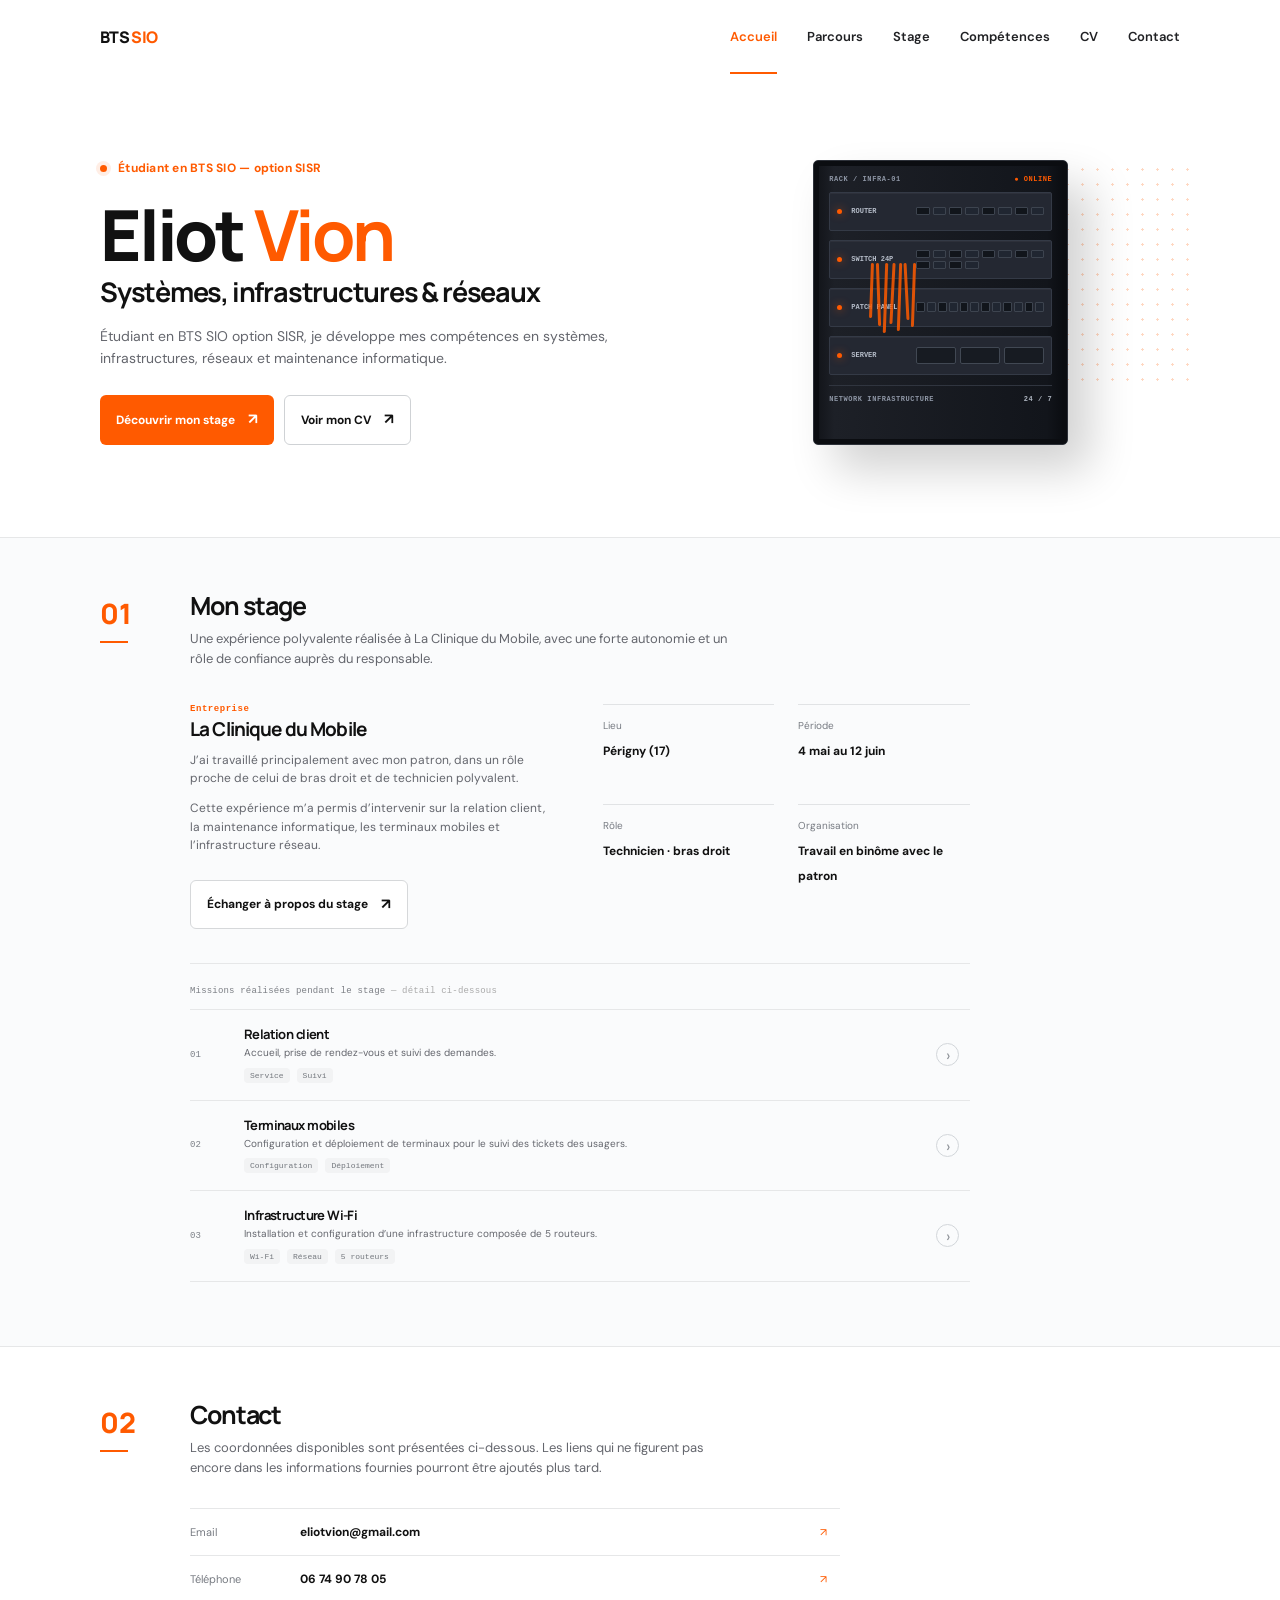
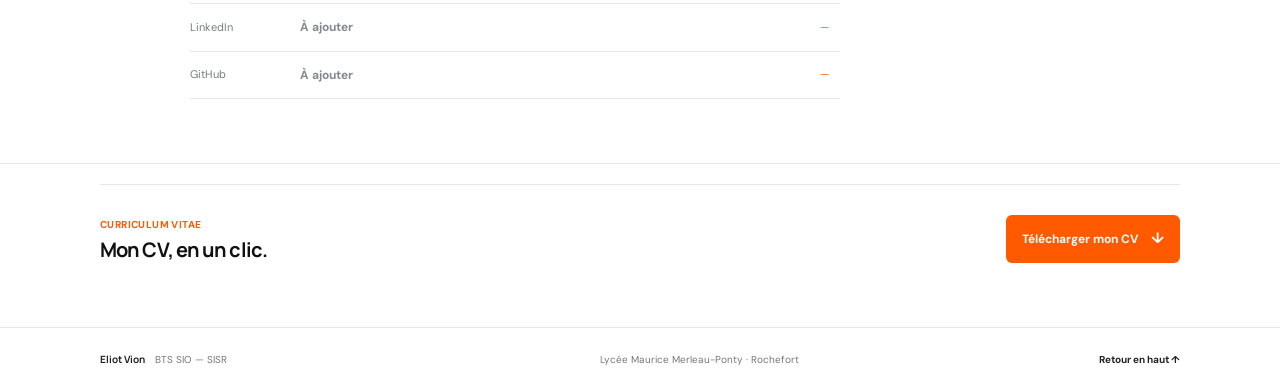
==== commit 475ac405: "Add files via upload" ====
--- a/index.html
+++ b/index.html
@@ -1,1696 +1,138 @@
-<!DOCTYPE html>
+<!doctype html>
 <html lang="fr">
 <head>
-<meta charset="UTF-8">
-<meta name="viewport" content="width=device-width, initial-scale=1.0">
-<title>Eliot Vion — Portfolio BTS SIO SISR</title>
-<meta name="description" content="Portfolio professionnel d'Eliot Vion, étudiant en BTS SIO option SISR — réseaux, systèmes, infrastructure et support informatique.">
-<link rel="preconnect" href="https://fonts.googleapis.com">
-<link rel="preconnect" href="https://fonts.gstatic.com" crossorigin>
-<link href="https://fonts.googleapis.com/css2?family=Space+Grotesk:wght@400;500;600;700&family=Inter:wght@400;500;600;700&family=JetBrains+Mono:wght@400;500&display=swap" rel="stylesheet">
-<style>
-/* ============================================================
-   TOKENS — light theme, alternating white / dark blue sections
-============================================================ */
-:root{
-  --bg:#ffffff;
-  --ink-0:#101827;
-  --ink-1:#4b5568;
-  --ink-2:#8791a3;
-  --card:#f3f5fa;
-  --line:#e3e7f0;
-  --line-strong:#cbd4e6;
-  --accent:#2f5fdb;
-  --accent-2:#173e9e;
-  --amber:#a8710f;
-  --grad: linear-gradient(90deg, var(--accent), var(--accent-2));
-  --grad-soft: linear-gradient(135deg, rgba(47,95,219,0.10), rgba(23,62,158,0.05));
-  --radius-s:10px;
-  --radius-m:16px;
-  --radius-l:22px;
-  --maxw:1180px;
-  --ease:cubic-bezier(.22,.8,.32,1);
-}
-
-/* Dark alternating sections override the same variable names */
-.section-dark{
-  --bg:#0c2c5c;
-  --ink-0:#ffffff;
-  --ink-1:#c9d5ee;
-  --ink-2:#8fa2cf;
-  --card:#123a78;
-  --line:rgba(255,255,255,0.14);
-  --line-strong:rgba(255,255,255,0.30);
-  --accent:#87b4ff;
-  --accent-2:#5691ff;
-  --grad: linear-gradient(90deg, var(--accent), var(--accent-2));
-  --grad-soft: linear-gradient(135deg, rgba(135,180,255,0.16), rgba(86,145,255,0.08));
-}
-
-*{box-sizing:border-box; margin:0; padding:0;}
-html{scroll-behavior:smooth;}
-@media (prefers-reduced-motion: reduce){
-  html{scroll-behavior:auto;}
-  *{animation-duration:0.001ms !important; animation-iteration-count:1 !important; transition-duration:0.001ms !important;}
-}
-
-body{
-  background:#ffffff;
-  color:var(--ink-0);
-  font-family:'Inter', system-ui, sans-serif;
-  font-size:16px;
-  line-height:1.6;
-  -webkit-font-smoothing:antialiased;
-  overflow-x:hidden;
-}
-
-h1,h2,h3,h4{
-  font-family:'Space Grotesk', 'Inter', sans-serif;
-  font-weight:600;
-  line-height:1.15;
-  letter-spacing:-0.01em;
-  color:var(--ink-0);
-}
-
-.mono{font-family:'JetBrains Mono', monospace;}
-
-a{color:inherit; text-decoration:none;}
-img{max-width:100%; display:block;}
-ul{list-style:none;}
-button{font-family:inherit; cursor:pointer;}
-
-.wrap{max-width:var(--maxw); margin:0 auto; padding:0 32px;}
-@media (max-width:640px){ .wrap{padding:0 20px;} }
-
-section{position:relative; padding:120px 0; background:var(--bg); color:var(--ink-0); transition:background .2s;}
-@media (max-width:900px){ section{padding:88px 0;} }
-
-.section-head{max-width:640px; margin-bottom:56px;}
-.section-kicker{
-  font-family:'JetBrains Mono', monospace;
-  font-size:13px;
-  color:var(--accent);
-  margin-bottom:14px;
-  display:flex; align-items:center; gap:10px;
-}
-.section-kicker .dot{width:6px; height:6px; border-radius:50%; background:var(--accent);}
-.section-head h2{font-size:clamp(28px,4vw,40px); margin-bottom:14px;}
-.section-head p{color:var(--ink-1); font-size:17px; max-width:560px;}
-
-.bg-grid{
-  position:absolute; inset:0; pointer-events:none; opacity:0.6;
-  background-image:
-    linear-gradient(var(--line) 1px, transparent 1px),
-    linear-gradient(90deg, var(--line) 1px, transparent 1px);
-  background-size:64px 64px;
-  mask-image:radial-gradient(ellipse 60% 50% at 50% 0%, black 40%, transparent 90%);
-}
-
-/* ============================================================
-   NAV
-============================================================ */
-header.nav{
-  position:fixed; top:0; left:0; right:0; z-index:100;
-  backdrop-filter:blur(14px);
-  background:rgba(255,255,255,0.86);
-  border-bottom:1px solid #e3e7f0;
-}
-.nav-inner{
-  max-width:var(--maxw); margin:0 auto; padding:0 32px;
-  height:72px; display:flex; align-items:center; justify-content:space-between;
-}
-.nav-brand{
-  font-family:'Space Grotesk', sans-serif; font-weight:700; font-size:18px; color:#101827;
-  display:flex; align-items:center; gap:10px;
-}
-.nav-brand .mark{
-  width:30px; height:30px; border-radius:8px;
-  background:linear-gradient(135deg, rgba(47,95,219,0.14), rgba(23,62,158,0.06));
-  border:1px solid #cbd4e6;
-  display:flex; align-items:center; justify-content:center;
-  font-family:'JetBrains Mono', monospace; font-size:12px; color:#2f5fdb;
-}
-.nav-links{display:flex; gap:2px; align-items:center;}
-.nav-links a{
-  font-size:14.5px; color:#4b5568; padding:10px 14px; border-radius:8px;
-  transition:color .2s, background .2s;
-}
-.nav-links a:hover{color:#101827; background:#f3f5fa;}
-.nav-cta{
-  margin-left:8px; padding:10px 18px; border-radius:8px;
-  background:linear-gradient(90deg, #2f5fdb, #173e9e); color:#ffffff; font-weight:600; font-size:14px;
-  border:none; transition:opacity .2s, transform .2s;
-}
-.nav-cta:hover{opacity:0.92; transform:translateY(-1px);}
-.nav-toggle{display:none; background:none; border:none; color:#101827; width:36px; height:36px;}
-.nav-toggle svg{width:100%; height:100%;}
-
-.nav-mobile{
-  display:none; position:fixed; top:72px; left:0; right:0; bottom:0; z-index:99;
-  background:#ffffff; padding:24px 24px 40px; overflow-y:auto;
-}
-.nav-mobile.open{display:block;}
-.nav-mobile a{
-  display:block; padding:16px 4px; font-size:19px; font-family:'Space Grotesk',sans-serif;
-  border-bottom:1px solid #e3e7f0; color:#101827;
-}
-
-@media (max-width:920px){
-  .nav-links{display:none;}
-  .nav-toggle{display:block;}
-}
-
-/* ============================================================
-   HERO (light section)
-============================================================ */
-.hero{
-  min-height:100vh; display:flex; align-items:center;
-  padding-top:140px; padding-bottom:80px;
-  position:relative; overflow:hidden;
-}
-.hero-inner{
-  max-width:var(--maxw); margin:0 auto; padding:0 32px;
-  display:grid; grid-template-columns:1.15fr 0.85fr; gap:64px; align-items:center;
-}
-@media (max-width:960px){
-  .hero-inner{grid-template-columns:1fr; gap:56px;}
-}
-.hero-eyebrow{
-  font-family:'JetBrains Mono', monospace; font-size:13.5px; color:var(--ink-2);
-  display:flex; align-items:center; gap:10px; margin-bottom:28px;
-}
-.hero-eyebrow .dot{width:6px; height:6px; border-radius:50%; background:var(--accent); animation:pulse 2.4s infinite;}
-@keyframes pulse{0%,100%{opacity:1;} 50%{opacity:0.35;}}
-
-.hero h1{
-  font-size:clamp(42px, 6.4vw, 76px);
-  letter-spacing:-0.02em;
-}
-.hero h1 .last{
-  background:var(--grad); -webkit-background-clip:text; background-clip:text; color:transparent;
-}
-.hero .role{
-  font-family:'Space Grotesk', sans-serif; font-size:clamp(18px,2.4vw,24px);
-  color:var(--ink-1); margin-top:14px; font-weight:500;
-}
-.hero .tags{display:flex; gap:10px; flex-wrap:wrap; margin-top:22px;}
-.tag{
-  font-family:'JetBrains Mono', monospace; font-size:12.5px; color:var(--accent-2);
-  border:1px solid rgba(47,95,219,0.28); background:rgba(47,95,219,0.06);
-  padding:6px 12px; border-radius:100px;
-}
-.hero p.lead{
-  margin-top:30px; font-size:17.5px; color:var(--ink-1); max-width:560px; line-height:1.7;
-}
-.hero-actions{display:flex; gap:14px; margin-top:38px; flex-wrap:wrap;}
-.btn{
-  padding:14px 24px; border-radius:10px; font-size:15px; font-weight:600;
-  border:1px solid var(--line-strong); transition:transform .2s var(--ease), background .2s, border-color .2s;
-  display:inline-flex; align-items:center; gap:8px;
-}
-.btn-primary{background:var(--grad); color:#ffffff; border:none;}
-.btn-primary:hover{transform:translateY(-2px);}
-.btn-ghost{background:transparent; color:var(--ink-0);}
-.btn-ghost:hover{background:var(--card); transform:translateY(-2px);}
-
-/* Hero visual: network diagram (blue on white) + photo placeholder */
-.hero-visual{position:relative; aspect-ratio:1/1; max-width:460px; margin:0 auto;}
-.hero-visual svg{width:100%; height:100%; overflow:visible;}
-.node{fill:#f3f5fa; stroke:#cbd4e6; stroke-width:1.5;}
-.node-core{fill:url(#nodeGrad); stroke:#2f5fdb; stroke-width:1.5;}
-.edge{stroke:#d7deec; stroke-width:1.3; fill:none;}
-.edge-live{stroke:#2f5fdb; stroke-width:1.3; fill:none; stroke-dasharray:4 6; animation:dash 3.2s linear infinite;}
-@keyframes dash{to{stroke-dashoffset:-40;}}
-
-.photo-slot{
-  position:absolute; top:50%; left:50%; transform:translate(-50%,-50%);
-  width:132px; height:132px; border-radius:50%;
-  border:1.5px dashed #cbd4e6;
-  display:flex; align-items:center; justify-content:center; text-align:center;
-  background:#ffffff;
-  padding:14px;
-}
-.photo-slot span{font-family:'JetBrains Mono', monospace; font-size:11px; color:var(--ink-2); line-height:1.5;}
-
-/* ============================================================
-   CARDS — light gray fill, soft shadow, no glass effect
-============================================================ */
-.card{
-  background:var(--card);
-  border:1px solid var(--line);
-  border-radius:var(--radius-m);
-  padding:28px;
-  box-shadow:0 6px 20px rgba(16,24,39,0.05);
-  transition:box-shadow .25s var(--ease), transform .25s var(--ease);
-}
-.card:hover{box-shadow:0 10px 28px rgba(16,24,39,0.09); transform:translateY(-3px);}
-.section-dark .card{box-shadow:0 6px 20px rgba(0,0,0,0.18);}
-.section-dark .card:hover{box-shadow:0 10px 28px rgba(0,0,0,0.26);}
-
-/* ============================================================
-   REVEAL ANIMATION
-============================================================ */
-.reveal{opacity:0; transform:translateY(18px); transition:opacity .7s var(--ease), transform .7s var(--ease);}
-.reveal.in{opacity:1; transform:translateY(0);}
-
-/* ============================================================
-   ABOUT
-============================================================ */
-.about-grid{display:grid; grid-template-columns:1fr 1fr; gap:56px; align-items:start;}
-@media (max-width:860px){ .about-grid{grid-template-columns:1fr;} }
-.about-grid p{color:var(--ink-1); font-size:16.5px; margin-bottom:18px;}
-.about-grid p strong{color:var(--ink-0); font-weight:600;}
-.trait-list{display:flex; flex-direction:column; gap:0;}
-.trait{
-  display:flex; gap:16px; padding:18px 0; border-top:1px solid var(--line);
-}
-.trait:last-child{border-bottom:1px solid var(--line);}
-.trait-num{font-family:'JetBrains Mono', monospace; font-size:13px; color:var(--accent); padding-top:2px; min-width:26px;}
-.trait h4{font-size:16px; margin-bottom:4px;}
-.trait p{font-size:14.5px; color:var(--ink-2); margin:0;}
-
-/* ============================================================
-   TIMELINE (Parcours)
-============================================================ */
-.timeline{position:relative; margin-top:20px;}
-.timeline::before{
-  content:''; position:absolute; left:19px; top:8px; bottom:8px; width:1.5px;
-  background:linear-gradient(180deg, var(--accent), transparent);
-}
-.tl-item{position:relative; padding-left:60px; margin-bottom:44px;}
-.tl-item:last-child{margin-bottom:0;}
-.tl-dot{
-  position:absolute; left:11px; top:4px; width:17px; height:17px; border-radius:50%;
-  background:var(--bg); border:2px solid var(--accent); box-shadow:0 0 0 4px rgba(47,95,219,0.08);
-}
-.tl-item .period{font-family:'JetBrains Mono', monospace; font-size:12.5px; color:var(--accent); margin-bottom:8px; display:block;}
-.tl-item h3{font-size:21px; margin-bottom:6px;}
-.tl-item .place{color:var(--ink-1); font-size:15px; margin-bottom:10px;}
-.tl-item .mention{
-  display:inline-block; font-size:12.5px; font-family:'JetBrains Mono', monospace;
-  color:var(--amber); border:1px solid rgba(168,113,15,0.32); background:rgba(168,113,15,0.07);
-  padding:4px 10px; border-radius:100px; margin-bottom:14px;
-}
-.tl-item .skills{display:flex; flex-wrap:wrap; gap:8px; margin-top:12px;}
-.tl-item .skills span{
-  font-size:12.5px; font-family:'JetBrains Mono', monospace; color:var(--ink-1);
-  border:1px solid var(--line); padding:5px 10px; border-radius:6px;
-}
-
-/* ============================================================
-   SKILLS — simple inline tags
-============================================================ */
-.skills-tabs{display:flex; gap:10px; flex-wrap:wrap; margin-bottom:36px;}
-.skills-tab{
-  padding:10px 18px; border-radius:100px; border:1px solid var(--line); font-size:14px;
-  color:var(--ink-1); background:transparent; transition:all .2s;
-}
-.skills-tab.active{background:var(--grad-soft); border-color:var(--accent); color:var(--ink-0);}
-.skills-panel{display:none;}
-.skills-panel.active{display:block;}
-.tag-row{display:flex; flex-wrap:wrap; gap:10px;}
-.skill-pill{
-  padding:9px 16px; border-radius:100px; border:1px solid var(--line-strong);
-  font-size:14px; color:var(--ink-0); background:var(--bg);
-}
-
-.personal-grid{display:grid; grid-template-columns:repeat(auto-fit,minmax(240px,1fr)); gap:18px; margin-top:56px;}
-.personal-card h4{font-size:17px; margin-bottom:8px; display:flex; align-items:center; gap:10px;}
-.personal-card .icon{
-  width:36px; height:36px; border-radius:9px; background:var(--grad-soft);
-  border:1px solid var(--line-strong); display:flex; align-items:center; justify-content:center; flex-shrink:0;
-  color:var(--accent);
-}
-.personal-card p{color:var(--ink-2); font-size:14px; margin-top:6px;}
-
-/* ============================================================
-   EXPERIENCE
-============================================================ */
-.exp-card{margin-bottom:22px;}
-.exp-head{display:flex; justify-content:space-between; align-items:flex-start; flex-wrap:wrap; gap:12px; margin-bottom:16px;}
-.exp-head h3{font-size:20px;}
-.exp-head .period{font-family:'JetBrains Mono', monospace; font-size:12.5px; color:var(--accent);}
-.exp-body p{color:var(--ink-1); font-size:15px; margin-bottom:10px;}
-.placeholder-note{
-  color:var(--ink-2); font-size:14px; font-style:italic; margin-top:12px; padding-left:14px;
-  border-left:2px solid var(--line-strong);
-}
-
-/* ============================================================
-   REALISATIONS
-============================================================ */
-.realisation{margin-bottom:32px;}
-.real-head{
-  display:flex; justify-content:space-between; align-items:flex-start; gap:20px; flex-wrap:wrap;
-  padding-bottom:22px; margin-bottom:24px; border-bottom:1px solid var(--line);
-}
-.real-head h3{font-size:26px; margin-bottom:8px;}
-.real-index{font-family:'JetBrains Mono', monospace; font-size:13px; color:var(--ink-2);}
-.real-context{color:var(--ink-1); font-size:15.5px; max-width:680px; margin-top:8px;}
-.real-steps{display:grid; grid-template-columns:repeat(auto-fit,minmax(180px,1fr)); gap:14px; margin:24px 0;}
-.real-step{
-  padding:16px; border-radius:var(--radius-s); border:1px solid var(--line); background:var(--card);
-}
-.real-step .step-n{font-family:'JetBrains Mono', monospace; font-size:12px; color:var(--accent);}
-.real-step p{font-size:13.5px; color:var(--ink-1); margin-top:6px;}
-.real-meta{display:grid; grid-template-columns:1fr 1fr; gap:24px; margin-top:24px;}
-@media (max-width:700px){ .real-meta{grid-template-columns:1fr;} }
-.real-meta h5{font-size:13px; font-family:'JetBrains Mono', monospace; color:var(--ink-2); margin-bottom:12px;}
-.real-meta .tags{display:flex; flex-wrap:wrap; gap:8px;}
-.real-meta .tags span{
-  font-size:12.5px; border:1px solid var(--line); padding:5px 10px; border-radius:6px; color:var(--ink-1);
-  font-family:'JetBrains Mono', monospace;
-}
-
-/* Autres projets grid */
-.proj-grid{display:grid; grid-template-columns:repeat(auto-fit,minmax(260px,1fr)); gap:18px;}
-.proj-card h4{font-size:17px; margin-bottom:10px; display:flex; align-items:center; gap:10px;}
-.proj-card ul{margin-top:10px; display:flex; flex-direction:column; gap:6px;}
-.proj-card ul li{
-  font-size:13.5px; color:var(--ink-1); padding-left:16px; position:relative;
-}
-.proj-card ul li::before{content:'—'; position:absolute; left:0; color:var(--ink-2);}
-
-/* Support / depannage */
-.support-grid{display:grid; grid-template-columns:repeat(auto-fit,minmax(230px,1fr)); gap:16px;}
-.support-item{
-  padding:20px; border:1px solid var(--line); border-radius:var(--radius-s); background:var(--card);
-  font-size:14.5px; color:var(--ink-0); display:flex; align-items:flex-start; gap:12px;
-  box-shadow:0 6px 20px rgba(16,24,39,0.05);
-}
-.section-dark .support-item{box-shadow:0 6px 20px rgba(0,0,0,0.18);}
-.support-item .icon{color:var(--accent); flex-shrink:0; margin-top:2px;}
-
-/* Table synthese */
-.synth-table{width:100%; border-collapse:collapse; margin-top:8px; font-size:14px;}
-.synth-table thead th{
-  text-align:left; font-family:'JetBrains Mono', monospace; font-size:12px; color:var(--ink-2);
-  padding:14px 16px; border-bottom:1px solid var(--line-strong); font-weight:500;
-}
-.synth-table tbody td{padding:16px; border-bottom:1px solid var(--line); color:var(--ink-1); vertical-align:top;}
-.synth-table tbody tr:hover{background:var(--card);}
-.synth-table tbody td:first-child{color:var(--ink-0); font-weight:500;}
-.table-scroll{overflow-x:auto; border:1px solid var(--line); border-radius:var(--radius-m); padding:8px 20px; background:var(--bg);}
-
-/* Veille */
-.veille-grid{display:grid; grid-template-columns:repeat(auto-fit,minmax(280px,1fr)); gap:20px;}
-.veille-card{display:flex; flex-direction:column; height:100%;}
-.veille-topic{
-  font-family:'JetBrains Mono', monospace; font-size:11.5px; color:var(--accent);
-  border:1px solid var(--line-strong); padding:4px 10px; border-radius:100px; display:inline-block; width:fit-content;
-}
-.veille-card h4{font-size:17px; margin-top:14px; margin-bottom:8px;}
-.veille-card .date{font-family:'JetBrains Mono', monospace; font-size:12px; color:var(--ink-2); margin-bottom:12px;}
-.veille-card p{font-size:14px; color:var(--ink-1); flex:1;}
-.veille-card .read{
-  margin-top:16px; font-size:13.5px; color:var(--ink-0); display:flex; align-items:center; gap:6px;
-  border-top:1px solid var(--line); padding-top:14px;
-}
-
-/* CV */
-.cv-box{
-  display:grid; grid-template-columns:1fr 320px; gap:32px; align-items:stretch;
-}
-@media (max-width:800px){ .cv-box{grid-template-columns:1fr;} }
-.cv-preview{
-  border:1px dashed var(--line-strong); border-radius:var(--radius-m); min-height:340px;
-  display:flex; flex-direction:column; align-items:center; justify-content:center; text-align:center;
-  background:var(--card); gap:14px; padding:32px;
-}
-.cv-preview .icon-lg{color:var(--ink-2);}
-.cv-preview p{color:var(--ink-2); font-size:14px; font-style:italic; max-width:280px;}
-.cv-actions{display:flex; flex-direction:column; gap:14px; justify-content:center;}
-.cv-actions .btn{justify-content:center; width:100%;}
-.cv-actions .btn[disabled]{opacity:0.45; cursor:not-allowed;}
-
-/* Contact */
-.contact-grid{display:grid; grid-template-columns:0.85fr 1.15fr; gap:56px;}
-@media (max-width:860px){ .contact-grid{grid-template-columns:1fr;} }
-.contact-info-item{display:flex; gap:16px; padding:18px 0; border-top:1px solid var(--line);}
-.contact-info-item:last-child{border-bottom:1px solid var(--line);}
-.contact-info-item .icon{color:var(--accent); flex-shrink:0; margin-top:2px;}
-.contact-info-item h4{font-size:14px; color:var(--ink-2); font-family:'JetBrains Mono',monospace; font-weight:400; margin-bottom:4px;}
-.contact-info-item p{font-size:15.5px; color:var(--ink-0);}
-.contact-info-item .todo{color:var(--ink-2); font-style:italic; font-family:'Inter',sans-serif; font-size:14.5px;}
-
-.form-group{margin-bottom:20px;}
-.form-group label{display:block; font-size:13.5px; color:var(--ink-2); margin-bottom:8px; font-family:'JetBrains Mono', monospace;}
-.form-group input, .form-group textarea{
-  width:100%; background:var(--bg); border:1px solid var(--line); border-radius:var(--radius-s);
-  padding:13px 16px; color:var(--ink-0); font-family:'Inter',sans-serif; font-size:15px;
-  transition:border-color .2s;
-}
-.form-group input:focus, .form-group textarea:focus{outline:none; border-color:var(--accent);}
-.form-group textarea{resize:vertical; min-height:130px;}
-.form-status{margin-top:14px; font-size:14px; color:var(--ink-2); font-style:italic;}
-
-/* Footer */
-footer{border-top:1px solid #e3e7f0; padding:40px 0; background:#ffffff;}
-.footer-inner{display:flex; justify-content:space-between; align-items:center; flex-wrap:wrap; gap:16px;}
-.footer-inner p{color:#8791a3; font-size:13.5px;}
-.footer-links{display:flex; gap:20px;}
-.footer-links a{color:#8791a3; font-size:13.5px; transition:color .2s;}
-.footer-links a:hover{color:#101827;}
-
-a:focus-visible, button:focus-visible, input:focus-visible, textarea:focus-visible{
-  outline:2px solid var(--accent); outline-offset:2px;
-}
-</style>
+  <meta charset="utf-8">
+  <meta name="viewport" content="width=device-width, initial-scale=1">
+  <meta name="theme-color" content="#ff5a00">
+  <meta name="description" content="Portfolio d'Eliot Vion — étudiant en BTS SIO option SISR.">
+  <title>Eliot Vion — BTS SIO SISR</title>
+  <link rel="stylesheet" href="styles.css">
 </head>
 <body>
+  <header class="site-header" id="accueil">
+    <nav class="nav container" aria-label="Navigation principale">
+      <a class="brand" href="#accueil">BTS <span>SIO</span></a>
+      <button class="menu-toggle" type="button" aria-expanded="false" aria-controls="main-menu">Menu</button>
+      <div class="nav-links" id="main-menu">
+        <a class="active" href="#accueil">Accueil</a>
+        <a href="#parcours">Parcours</a>
+        <a href="#stage">Stage</a>
+        <a href="#competences">Compétences</a>
+        <a href="#cv">CV</a>
+        <a href="#contact">Contact</a>
+      </div>
+    </nav>
+  </header>
 
-<header class="nav">
-  <div class="nav-inner">
-    <div class="nav-brand"><span class="mark">EV</span>ELIOT VION</div>
-    <nav class="nav-links">
-      <a href="#accueil">Accueil</a>
-      <a href="#apropos">À propos</a>
-      <a href="#parcours">Parcours</a>
-      <a href="#competences">Compétences</a>
-      <a href="#experiences">Expériences</a>
-      <a href="#realisations">Réalisations</a>
-      <a href="#veille">Veille</a>
-      <a href="#cv">CV</a>
-    </nav>
-    <a href="#contact" class="nav-cta" style="display:inline-block;">Me contacter</a>
-    <button class="nav-toggle" id="navToggle" aria-label="Ouvrir le menu">
-      <svg viewBox="0 0 24 24" fill="none" stroke="currentColor" stroke-width="1.8"><path d="M3 6h18M3 12h18M3 18h18"/></svg>
-    </button>
-  </div>
-</header>
-<div class="nav-mobile" id="navMobile">
-  <a href="#accueil">Accueil</a>
-  <a href="#apropos">À propos</a>
-  <a href="#parcours">Parcours</a>
-  <a href="#competences">Compétences</a>
-  <a href="#experiences">Expériences</a>
-  <a href="#realisations">Réalisations</a>
-  <a href="#veille">Veille technologique</a>
-  <a href="#cv">CV</a>
-  <a href="#contact">Contact</a>
-</div>
-
-<!-- HERO — light -->
-<section class="hero" id="accueil">
-  <div class="bg-grid"></div>
-  <div class="hero-inner">
-    <div>
-      <div class="hero-eyebrow"><span class="dot"></span>lycée merleau-ponty · rochefort</div>
-      <h1>ELIOT VION</h1>
-      <div class="role">Étudiant en BTS SIO — Option <span class="mono" style="color:var(--accent);">SISR</span></div>
-      <div class="tags">
-        <span class="tag">Réseaux</span>
-        <span class="tag">Systèmes</span>
-        <span class="tag">Support informatique</span>
-        <span class="tag">Infrastructure</span>
-      </div>
-      <p class="lead">Étudiant passionné par l'informatique, les réseaux et les systèmes, je développe mes compétences à travers des projets scolaires, des expériences professionnelles et des réalisations techniques.</p>
-      <div class="hero-actions">
-        <a href="#parcours" class="btn btn-primary">Découvrir mon parcours</a>
-        <a href="#realisations" class="btn btn-ghost">Voir mes réalisations</a>
-        <a href="#contact" class="btn btn-ghost">Me contacter</a>
-      </div>
-    </div>
-    <div class="hero-visual">
-      <svg viewBox="0 0 400 400" aria-hidden="true">
-        <defs>
-          <radialGradient id="nodeGrad" cx="50%" cy="50%" r="60%">
-            <stop offset="0%" stop-color="rgba(47,95,219,0.16)"/>
-            <stop offset="100%" stop-color="rgba(47,95,219,0.03)"/>
-          </radialGradient>
-        </defs>
-        <path class="edge" d="M200,200 L70,90"/>
-        <path class="edge" d="M200,200 L330,80"/>
-        <path class="edge" d="M200,200 L60,290"/>
-        <path class="edge" d="M200,200 L340,300"/>
-        <path class="edge" d="M200,200 L200,40"/>
-        <path class="edge" d="M200,200 L200,360"/>
-        <path class="edge-live" d="M200,200 L70,90"/>
-        <path class="edge-live" d="M200,200 L340,300"/>
-        <circle class="node" cx="70" cy="90" r="16"/>
-        <circle class="node" cx="330" cy="80" r="12"/>
-        <circle class="node" cx="60" cy="290" r="12"/>
-        <circle class="node" cx="340" cy="300" r="16"/>
-        <circle class="node" cx="200" cy="40" r="10"/>
-        <circle class="node" cx="200" cy="360" r="10"/>
-        <circle class="node-core" cx="200" cy="200" r="46"/>
-      </svg>
-      <div class="photo-slot">
-        <span>PHOTO<br>PROFESSIONNELLE<br>à ajouter</span>
-      </div>
-    </div>
-  </div>
-</section>
-
-<!-- A PROPOS — dark -->
-<section class="section-dark" id="apropos">
-  <div class="wrap">
-    <div class="section-head reveal">
-      <div class="section-kicker"><span class="dot"></span>à propos</div>
-      <h2>Qui suis-je</h2>
-    </div>
-    <div class="about-grid">
-      <div class="reveal">
-        <p>Je m'appelle <strong>Eliot Vion</strong> et je suis actuellement étudiant en <strong>BTS Services Informatiques aux Organisations</strong>, option <strong>SISR — Solutions d'Infrastructure, Systèmes et Réseaux</strong>, au lycée Merleau-Ponty de Rochefort.</p>
-        <p>Mon parcours m'a amené à m'intéresser progressivement aux <strong>réseaux</strong> et aux <strong>systèmes</strong>, deux domaines dans lesquels j'aime autant comprendre le fonctionnement théorique que mettre les mains dans la configuration concrète : câblage, adressage, virtualisation, administration Linux et Windows.</p>
-        <p>Je m'intéresse également à l'<strong>administration informatique</strong> au sens large et je commence à découvrir les problématiques de <strong>cybersécurité</strong>, notamment à travers l'analyse de trafic réseau.</p>
-        <p>Ce que j'apprécie particulièrement, c'est le <strong>dépannage</strong> et la <strong>résolution de problèmes</strong> : comprendre pourquoi quelque chose ne fonctionne pas et trouver la solution la plus adaptée. J'essaie de rester curieux et autonome dans mon apprentissage, tout en sachant travailler en équipe lorsque c'est nécessaire.</p>
-      </div>
-      <div class="trait-list reveal">
-        <div class="trait">
-          <div class="trait-num">01</div>
-          <div><h4>Réseaux &amp; systèmes</h4><p>Une base solide construite au fil des formations et des travaux pratiques.</p></div>
-        </div>
-        <div class="trait">
-          <div class="trait-num">02</div>
-          <div><h4>Administration &amp; support</h4><p>Un goût pour le dépannage, la configuration de postes et l'assistance aux utilisateurs.</p></div>
-        </div>
-        <div class="trait">
-          <div class="trait-num">03</div>
-          <div><h4>Curiosité technique</h4><p>Une envie continue de découvrir de nouveaux outils et de nouvelles technologies.</p></div>
-        </div>
-        <div class="trait">
-          <div class="trait-num">04</div>
-<!DOCTYPE html>
-<html lang="fr">
-<head>
-<meta charset="UTF-8">
-<meta name="viewport" content="width=device-width, initial-scale=1.0">
-<title>Eliot Vion — Portfolio BTS SIO SISR</title>
-<meta name="description" content="Portfolio professionnel d'Eliot Vion, étudiant en BTS SIO option SISR — réseaux, systèmes, infrastructure et support informatique.">
-<link rel="preconnect" href="https://fonts.googleapis.com">
-<link rel="preconnect" href="https://fonts.gstatic.com" crossorigin>
-<link href="https://fonts.googleapis.com/css2?family=Space+Grotesk:wght@400;500;600;700&family=Inter:wght@400;500;600;700&family=JetBrains+Mono:wght@400;500&display=swap" rel="stylesheet">
-<style>
-/* ============================================================
-   TOKENS — light theme, alternating white / dark blue sections
-============================================================ */
-:root{
-  --bg:#ffffff;
-  --ink-0:#101827;
-  --ink-1:#4b5568;
-  --ink-2:#8791a3;
-  --card:#f3f5fa;
-  --line:#e3e7f0;
-  --line-strong:#cbd4e6;
-  --accent:#2f5fdb;
-  --accent-2:#173e9e;
-  --amber:#a8710f;
-  --grad: linear-gradient(90deg, var(--accent), var(--accent-2));
-  --grad-soft: linear-gradient(135deg, rgba(47,95,219,0.10), rgba(23,62,158,0.05));
-  --radius-s:10px;
-  --radius-m:16px;
-  --radius-l:22px;
-  --maxw:1180px;
-  --ease:cubic-bezier(.22,.8,.32,1);
-}
-
-/* Dark alternating sections override the same variable names */
-.section-dark{
-  --bg:#0c2c5c;
-  --ink-0:#ffffff;
-  --ink-1:#c9d5ee;
-  --ink-2:#8fa2cf;
-  --card:#123a78;
-  --line:rgba(255,255,255,0.14);
-  --line-strong:rgba(255,255,255,0.30);
-  --accent:#87b4ff;
-  --accent-2:#5691ff;
-  --grad: linear-gradient(90deg, var(--accent), var(--accent-2));
-  --grad-soft: linear-gradient(135deg, rgba(135,180,255,0.16), rgba(86,145,255,0.08));
-}
-
-*{box-sizing:border-box; margin:0; padding:0;}
-html{scroll-behavior:smooth;}
-@media (prefers-reduced-motion: reduce){
-  html{scroll-behavior:auto;}
-  *{animation-duration:0.001ms !important; animation-iteration-count:1 !important; transition-duration:0.001ms !important;}
-}
-
-body{
-  background:#ffffff;
-  color:var(--ink-0);
-  font-family:'Inter', system-ui, sans-serif;
-  font-size:16px;
-  line-height:1.6;
-  -webkit-font-smoothing:antialiased;
-  overflow-x:hidden;
-}
-
-h1,h2,h3,h4{
-  font-family:'Space Grotesk', 'Inter', sans-serif;
-  font-weight:600;
-  line-height:1.15;
-  letter-spacing:-0.01em;
-  color:var(--ink-0);
-}
-
-.mono{font-family:'JetBrains Mono', monospace;}
-
-a{color:inherit; text-decoration:none;}
-img{max-width:100%; display:block;}
-ul{list-style:none;}
-button{font-family:inherit; cursor:pointer;}
-
-.wrap{max-width:var(--maxw); margin:0 auto; padding:0 32px;}
-@media (max-width:640px){ .wrap{padding:0 20px;} }
-
-section{position:relative; padding:120px 0; background:var(--bg); color:var(--ink-0); transition:background .2s;}
-@media (max-width:900px){ section{padding:88px 0;} }
-
-.section-head{max-width:640px; margin-bottom:56px;}
-.section-kicker{
-  font-family:'JetBrains Mono', monospace;
-  font-size:13px;
-  color:var(--accent);
-  margin-bottom:14px;
-  display:flex; align-items:center; gap:10px;
-}
-.section-kicker .dot{width:6px; height:6px; border-radius:50%; background:var(--accent);}
-.section-head h2{font-size:clamp(28px,4vw,40px); margin-bottom:14px;}
-.section-head p{color:var(--ink-1); font-size:17px; max-width:560px;}
-
-.bg-grid{
-  position:absolute; inset:0; pointer-events:none; opacity:0.6;
-  background-image:
-    linear-gradient(var(--line) 1px, transparent 1px),
-    linear-gradient(90deg, var(--line) 1px, transparent 1px);
-  background-size:64px 64px;
-  mask-image:radial-gradient(ellipse 60% 50% at 50% 0%, black 40%, transparent 90%);
-}
-
-/* ============================================================
-   NAV
-============================================================ */
-header.nav{
-  position:fixed; top:0; left:0; right:0; z-index:100;
-  backdrop-filter:blur(14px);
-  background:rgba(255,255,255,0.86);
-  border-bottom:1px solid #e3e7f0;
-}
-.nav-inner{
-  max-width:var(--maxw); margin:0 auto; padding:0 32px;
-  height:72px; display:flex; align-items:center; justify-content:space-between;
-}
-.nav-brand{
-  font-family:'Space Grotesk', sans-serif; font-weight:700; font-size:18px; color:#101827;
-  display:flex; align-items:center; gap:10px;
-}
-.nav-brand .mark{
-  width:30px; height:30px; border-radius:8px;
-  background:linear-gradient(135deg, rgba(47,95,219,0.14), rgba(23,62,158,0.06));
-  border:1px solid #cbd4e6;
-  display:flex; align-items:center; justify-content:center;
-  font-family:'JetBrains Mono', monospace; font-size:12px; color:#2f5fdb;
-}
-.nav-links{display:flex; gap:2px; align-items:center;}
-.nav-links a{
-  font-size:14.5px; color:#4b5568; padding:10px 14px; border-radius:8px;
-  transition:color .2s, background .2s;
-}
-.nav-links a:hover{color:#101827; background:#f3f5fa;}
-.nav-cta{
-  margin-left:8px; padding:10px 18px; border-radius:8px;
-  background:linear-gradient(90deg, #2f5fdb, #173e9e); color:#ffffff; font-weight:600; font-size:14px;
-  border:none; transition:opacity .2s, transform .2s;
-}
-.nav-cta:hover{opacity:0.92; transform:translateY(-1px);}
-.nav-toggle{display:none; background:none; border:none; color:#101827; width:36px; height:36px;}
-.nav-toggle svg{width:100%; height:100%;}
-
-.nav-mobile{
-  display:none; position:fixed; top:72px; left:0; right:0; bottom:0; z-index:99;
-  background:#ffffff; padding:24px 24px 40px; overflow-y:auto;
-}
-.nav-mobile.open{display:block;}
-.nav-mobile a{
-  display:block; padding:16px 4px; font-size:19px; font-family:'Space Grotesk',sans-serif;
-  border-bottom:1px solid #e3e7f0; color:#101827;
-}
-
-@media (max-width:920px){
-  .nav-links{display:none;}
-  .nav-toggle{display:block;}
-}
-
-/* ============================================================
-   HERO (light section)
-============================================================ */
-.hero{
-  min-height:100vh; display:flex; align-items:center;
-  padding-top:140px; padding-bottom:80px;
-  position:relative; overflow:hidden;
-}
-.hero-inner{
-  max-width:var(--maxw); margin:0 auto; padding:0 32px;
-  display:grid; grid-template-columns:1.15fr 0.85fr; gap:64px; align-items:center;
-}
-@media (max-width:960px){
-  .hero-inner{grid-template-columns:1fr; gap:56px;}
-}
-.hero-eyebrow{
-  font-family:'JetBrains Mono', monospace; font-size:13.5px; color:var(--ink-2);
-  display:flex; align-items:center; gap:10px; margin-bottom:28px;
-}
-.hero-eyebrow .dot{width:6px; height:6px; border-radius:50%; background:var(--accent); animation:pulse 2.4s infinite;}
-@keyframes pulse{0%,100%{opacity:1;} 50%{opacity:0.35;}}
-
-.hero h1{
-  font-size:clamp(42px, 6.4vw, 76px);
-  letter-spacing:-0.02em;
-}
-.hero h1 .last{
-  background:var(--grad); -webkit-background-clip:text; background-clip:text; color:transparent;
-}
-.hero .role{
-  font-family:'Space Grotesk', sans-serif; font-size:clamp(18px,2.4vw,24px);
-  color:var(--ink-1); margin-top:14px; font-weight:500;
-}
-.hero .tags{display:flex; gap:10px; flex-wrap:wrap; margin-top:22px;}
-.tag{
-  font-family:'JetBrains Mono', monospace; font-size:12.5px; color:var(--accent-2);
-  border:1px solid rgba(47,95,219,0.28); background:rgba(47,95,219,0.06);
-  padding:6px 12px; border-radius:100px;
-}
-.hero p.lead{
-  margin-top:30px; font-size:17.5px; color:var(--ink-1); max-width:560px; line-height:1.7;
-}
-.hero-actions{display:flex; gap:14px; margin-top:38px; flex-wrap:wrap;}
-.btn{
-  padding:14px 24px; border-radius:10px; font-size:15px; font-weight:600;
-  border:1px solid var(--line-strong); transition:transform .2s var(--ease), background .2s, border-color .2s;
-  display:inline-flex; align-items:center; gap:8px;
-}
-.btn-primary{background:var(--grad); color:#ffffff; border:none;}
-.btn-primary:hover{transform:translateY(-2px);}
-.btn-ghost{background:transparent; color:var(--ink-0);}
-.btn-ghost:hover{background:var(--card); transform:translateY(-2px);}
-
-/* Hero visual: network diagram (blue on white) + photo placeholder */
-.hero-visual{position:relative; aspect-ratio:1/1; max-width:460px; margin:0 auto;}
-.hero-visual svg{width:100%; height:100%; overflow:visible;}
-.node{fill:#f3f5fa; stroke:#cbd4e6; stroke-width:1.5;}
-.node-core{fill:url(#nodeGrad); stroke:#2f5fdb; stroke-width:1.5;}
-.edge{stroke:#d7deec; stroke-width:1.3; fill:none;}
-.edge-live{stroke:#2f5fdb; stroke-width:1.3; fill:none; stroke-dasharray:4 6; animation:dash 3.2s linear infinite;}
-@keyframes dash{to{stroke-dashoffset:-40;}}
-
-.photo-slot{
-  position:absolute; top:50%; left:50%; transform:translate(-50%,-50%);
-  width:132px; height:132px; border-radius:50%;
-  border:1.5px dashed #cbd4e6;
-  display:flex; align-items:center; justify-content:center; text-align:center;
-
-  border-radius:var(--radius-m);
-  padding:28px;
-  box-shadow:0 6px 20px rgba(16,24,39,0.05);
-.section-dark .card{box-shadow:0 6px 20px rgba(0,0,0,0.18);}
-.section-dark .card:hover{box-shadow:0 10px 28px rgba(0,0,0,0.26);}
-
-/* ============================================================
-   REVEAL ANIMATION
-============================================================ */
-.reveal{opacity:0; transform:translateY(18px); transition:opacity .7s var(--ease), transform .7s var(--ease);}
-.reveal.in{opacity:1; transform:translateY(0);}
-
-/* ============================================================
-   ABOUT
-============================================================ */
-.about-grid{display:grid; grid-template-columns:1fr 1fr; gap:56px; align-items:start;}
-@media (max-width:860px){ .about-grid{grid-template-columns:1fr;} }
-.about-grid p{color:var(--ink-1); font-size:16.5px; margin-bottom:18px;}
-.about-grid p strong{color:var(--ink-0); font-weight:600;}
-.trait-list{display:flex; flex-direction:column; gap:0;}
-.trait{
-  display:flex; gap:16px; padding:18px 0; border-top:1px solid var(--line);
-}
-.trait:last-child{border-bottom:1px solid var(--line);}
-.trait-num{font-family:'JetBrains Mono', monospace; font-size:13px; color:var(--accent); padding-top:2px; min-width:26px;}
-.tl-item:last-child{margin-bottom:0;}
-.tl-dot{
-  position:absolute; left:11px; top:4px; width:17px; height:17px; border-radius:50%;
-  background:var(--bg); border:2px solid var(--accent); box-shadow:0 0 0 4px rgba(47,95,219,0.08);
-}
-.tl-item .period{font-family:'JetBrains Mono', monospace; font-size:12.5px; color:var(--accent); margin-bottom:8px; display:block;}
-.tl-item h3{font-size:21px; margin-bottom:6px;}
-.tl-item .place{color:var(--ink-1); font-size:15px; margin-bottom:10px;}
-.tl-item .mention{
-  display:inline-block; font-size:12.5px; font-family:'JetBrains Mono', monospace;
-  color:var(--amber); border:1px solid rgba(168,113,15,0.32); background:rgba(168,113,15,0.07);
-  padding:4px 10px; border-radius:100px; margin-bottom:14px;
-}
-.tl-item .skills{display:flex; flex-wrap:wrap; gap:8px; margin-top:12px;}
-.tl-item .skills span{
-  font-size:12.5px; font-family:'JetBrains Mono', monospace; color:var(--ink-1);
-  border:1px solid var(--line); padding:5px 10px; border-radius:6px;
-}
-
-/* ============================================================
-   SKILLS — simple inline tags
-============================================================ */
-.skills-tabs{display:flex; gap:10px; flex-wrap:wrap; margin-bottom:36px;}
-.trait h4{font-size:16px; margin-bottom:4px;}
-}
-.tl-item{position:relative; padding-left:60px; margin-bottom:44px;}
-.skills-tab{
-  padding:10px 18px; border-radius:100px; border:1px solid var(--line); font-size:14px;
-.trait p{font-size:14.5px; color:var(--ink-2); margin:0;}
-
-/* ============================================================
-  color:var(--ink-1); background:transparent; transition:all .2s;
-   TIMELINE (Parcours)
-============================================================ */
-  background:linear-gradient(180deg, var(--accent), transparent);
-.timeline{position:relative; margin-top:20px;}
-.timeline::before{
-  content:''; position:absolute; left:19px; top:8px; bottom:8px; width:1.5px;
-}
-.skills-tab.active{background:var(--grad-soft); border-color:var(--accent); color:var(--ink-0);}
-.skills-panel{display:none;}
-  transition:box-shadow .25s var(--ease), transform .25s var(--ease);
-}
-.card:hover{box-shadow:0 10px 28px rgba(16,24,39,0.09); transform:translateY(-3px);}
-.skills-panel.active{display:block;}
-.tag-row{display:flex; flex-wrap:wrap; gap:10px;}
-.skill-pill{
-  padding:9px 16px; border-radius:100px; border:1px solid var(--line-strong);
-  font-size:14px; color:var(--ink-0); background:var(--bg);
-}
-
-.personal-grid{display:grid; grid-template-columns:repeat(auto-fit,minmax(240px,1fr)); gap:18px; margin-top:56px;}
-.personal-card h4{font-size:17px; margin-bottom:8px; display:flex; align-items:center; gap:10px;}
-.personal-card .icon{
-  width:36px; height:36px; border-radius:9px; background:var(--grad-soft);
-  border:1px solid var(--line-strong); display:flex; align-items:center; justify-content:center; flex-shrink:0;
-  color:var(--accent);
-}
-.personal-card p{color:var(--ink-2); font-size:14px; margin-top:6px;}
-
-/* ============================================================
-   EXPERIENCE
-============================================================ */
-.exp-card{margin-bottom:22px;}
-.exp-head{display:flex; justify-content:space-between; align-items:flex-start; flex-wrap:wrap; gap:12px; margin-bottom:16px;}
-.exp-head h3{font-size:20px;}
-.exp-head .period{font-family:'JetBrains Mono', monospace; font-size:12.5px; color:var(--accent);}
-.exp-body p{color:var(--ink-1); font-size:15px; margin-bottom:10px;}
-.placeholder-note{
-  color:var(--ink-2); font-size:14px; font-style:italic; margin-top:12px; padding-left:14px;
-  border-left:2px solid var(--line-strong);
-}
-
-/* ============================================================
-   REALISATIONS
-============================================================ */
-.realisation{margin-bottom:32px;}
-.real-head{
-  display:flex; justify-content:space-between; align-items:flex-start; gap:20px; flex-wrap:wrap;
-  padding-bottom:22px; margin-bottom:24px; border-bottom:1px solid var(--line);
-}
-.real-head h3{font-size:26px; margin-bottom:8px;}
-.real-index{font-family:'JetBrains Mono', monospace; font-size:13px; color:var(--ink-2);}
-.real-context{color:var(--ink-1); font-size:15.5px; max-width:680px; margin-top:8px;}
-.real-steps{display:grid; grid-template-columns:repeat(auto-fit,minmax(180px,1fr)); gap:14px; margin:24px 0;}
-.real-step{
-  padding:16px; border-radius:var(--radius-s); border:1px solid var(--line); background:var(--card);
-}
-.real-step .step-n{font-family:'JetBrains Mono', monospace; font-size:12px; color:var(--accent);}
-.real-step p{font-size:13.5px; color:var(--ink-1); margin-top:6px;}
-.real-meta{display:grid; grid-template-columns:1fr 1fr; gap:24px; margin-top:24px;}
-@media (max-width:700px){ .real-meta{grid-template-columns:1fr;} }
-.real-meta h5{font-size:13px; font-family:'JetBrains Mono', monospace; color:var(--ink-2); margin-bottom:12px;}
-.real-meta .tags{display:flex; flex-wrap:wrap; gap:8px;}
-.real-meta .tags span{
-  font-size:12.5px; border:1px solid var(--line); padding:5px 10px; border-radius:6px; color:var(--ink-1);
-  font-family:'JetBrains Mono', monospace;
-}
-
-/* Autres projets grid */
-.proj-grid{display:grid; grid-template-columns:repeat(auto-fit,minmax(260px,1fr)); gap:18px;}
-.proj-card h4{font-size:17px; margin-bottom:10px; display:flex; align-items:center; gap:10px;}
-.proj-card ul{margin-top:10px; display:flex; flex-direction:column; gap:6px;}
-.proj-card ul li{
-  font-size:13.5px; color:var(--ink-1); padding-left:16px; position:relative;
-}
-.proj-card ul li::before{content:'—'; position:absolute; left:0; color:var(--ink-2);}
-
-/* Support / depannage */
-.support-grid{display:grid; grid-template-columns:repeat(auto-fit,minmax(230px,1fr)); gap:16px;}
-.support-item{
-  padding:20px; border:1px solid var(--line); border-radius:var(--radius-s); background:var(--card);
-  font-size:14.5px; color:var(--ink-0); display:flex; align-items:flex-start; gap:12px;
-  box-shadow:0 6px 20px rgba(16,24,39,0.05);
-}
-.section-dark .support-item{box-shadow:0 6px 20px rgba(0,0,0,0.18);}
-.support-item .icon{color:var(--accent); flex-shrink:0; margin-top:2px;}
-
-/* Table synthese */
-.synth-table{width:100%; border-collapse:collapse; margin-top:8px; font-size:14px;}
-.synth-table thead th{
-  text-align:left; font-family:'JetBrains Mono', monospace; font-size:12px; color:var(--ink-2);
-  padding:14px 16px; border-bottom:1px solid var(--line-strong); font-weight:500;
-}
-.synth-table tbody td{padding:16px; border-bottom:1px solid var(--line); color:var(--ink-1); vertical-align:top;}
-.synth-table tbody tr:hover{background:var(--card);}
-.synth-table tbody td:first-child{color:var(--ink-0); font-weight:500;}
-.table-scroll{overflow-x:auto; border:1px solid var(--line); border-radius:var(--radius-m); padding:8px 20px; background:var(--bg);}
-
-/* Veille */
-.veille-grid{display:grid; grid-template-columns:repeat(auto-fit,minmax(280px,1fr)); gap:20px;}
-.veille-card{display:flex; flex-direction:column; height:100%;}
-.veille-topic{
-  font-family:'JetBrains Mono', monospace; font-size:11.5px; color:var(--accent);
-  border:1px solid var(--line-strong); padding:4px 10px; border-radius:100px; display:inline-block; width:fit-content;
-}
-.veille-card h4{font-size:17px; margin-top:14px; margin-bottom:8px;}
-.veille-card .date{font-family:'JetBrains Mono', monospace; font-size:12px; color:var(--ink-2); margin-bottom:12px;}
-.veille-card p{font-size:14px; color:var(--ink-1); flex:1;}
-.veille-card .read{
-  margin-top:16px; font-size:13.5px; color:var(--ink-0); display:flex; align-items:center; gap:6px;
-  border-top:1px solid var(--line); padding-top:14px;
-}
-
-/* CV */
-.cv-box{
-  display:grid; grid-template-columns:1fr 320px; gap:32px; align-items:stretch;
-}
-@media (max-width:800px){ .cv-box{grid-template-columns:1fr;} }
-.cv-preview{
-  border:1px dashed var(--line-strong); border-radius:var(--radius-m); min-height:340px;
-  display:flex; flex-direction:column; align-items:center; justify-content:center; text-align:center;
-  background:var(--card); gap:14px; padding:32px;
-}
-.cv-preview .icon-lg{color:var(--ink-2);}
-.cv-preview p{color:var(--ink-2); font-size:14px; font-style:italic; max-width:280px;}
-.cv-actions{display:flex; flex-direction:column; gap:14px; justify-content:center;}
-.cv-actions .btn{justify-content:center; width:100%;}
-.cv-actions .btn[disabled]{opacity:0.45; cursor:not-allowed;}
-
-/* Contact */
-.contact-grid{display:grid; grid-template-columns:0.85fr 1.15fr; gap:56px;}
-@media (max-width:860px){ .contact-grid{grid-template-columns:1fr;} }
-.contact-info-item{display:flex; gap:16px; padding:18px 0; border-top:1px solid var(--line);}
-.contact-info-item:last-child{border-bottom:1px solid var(--line);}
-.contact-info-item .icon{color:var(--accent); flex-shrink:0; margin-top:2px;}
-.contact-info-item h4{font-size:14px; color:var(--ink-2); font-family:'JetBrains Mono',monospace; font-weight:400; margin-bottom:4px;}
-.contact-info-item p{font-size:15.5px; color:var(--ink-0);}
-.contact-info-item .todo{color:var(--ink-2); font-style:italic; font-family:'Inter',sans-serif; font-size:14.5px;}
-
-.form-group{margin-bottom:20px;}
-.form-group label{display:block; font-size:13.5px; color:var(--ink-2); margin-bottom:8px; font-family:'JetBrains Mono', monospace;}
-.form-group input, .form-group textarea{
-  width:100%; background:var(--bg); border:1px solid var(--line); border-radius:var(--radius-s);
-  padding:13px 16px; color:var(--ink-0); font-family:'Inter',sans-serif; font-size:15px;
-  transition:border-color .2s;
-}
-.form-group input:focus, .form-group textarea:focus{outline:none; border-color:var(--accent);}
-.form-group textarea{resize:vertical; min-height:130px;}
-.form-status{margin-top:14px; font-size:14px; color:var(--ink-2); font-style:italic;}
-
-/* Footer */
-footer{border-top:1px solid #e3e7f0; padding:40px 0; background:#ffffff;}
-.footer-inner{display:flex; justify-content:space-between; align-items:center; flex-wrap:wrap; gap:16px;}
-.footer-inner p{color:#8791a3; font-size:13.5px;}
-.footer-links{display:flex; gap:20px;}
-.footer-links a{color:#8791a3; font-size:13.5px; transition:color .2s;}
-.footer-links a:hover{color:#101827;}
-
-a:focus-visible, button:focus-visible, input:focus-visible, textarea:focus-visible{
-  outline:2px solid var(--accent); outline-offset:2px;
-}
-</style>
-</head>
-<body>
-
-<header class="nav">
-  <div class="nav-inner">
-    <div class="nav-brand"><span class="mark">EV</span>ELIOT VION</div>
-    <nav class="nav-links">
-      <a href="#accueil">Accueil</a>
-      <a href="#apropos">À propos</a>
-      <a href="#parcours">Parcours</a>
-      <a href="#competences">Compétences</a>
-      <a href="#experiences">Expériences</a>
-      <a href="#realisations">Réalisations</a>
-      <a href="#veille">Veille</a>
-      <a href="#cv">CV</a>
-    </nav>
-    <a href="#contact" class="nav-cta" style="display:inline-block;">Me contacter</a>
-    <button class="nav-toggle" id="navToggle" aria-label="Ouvrir le menu">
-      <svg viewBox="0 0 24 24" fill="none" stroke="currentColor" stroke-width="1.8"><path d="M3 6h18M3 12h18M3 18h18"/></svg>
-    </button>
-  </div>
-</header>
-<div class="nav-mobile" id="navMobile">
-  <a href="#accueil">Accueil</a>
-  <a href="#apropos">À propos</a>
-  <a href="#parcours">Parcours</a>
-  <a href="#competences">Compétences</a>
-  <a href="#experiences">Expériences</a>
-  <a href="#realisations">Réalisations</a>
-  <a href="#veille">Veille technologique</a>
-  <a href="#cv">CV</a>
-  <a href="#contact">Contact</a>
-</div>
-
-<!-- HERO — light -->
-<section class="hero" id="accueil">
-  <div class="bg-grid"></div>
-  <div class="hero-inner">
-    <div>
-      <div class="hero-eyebrow"><span class="dot"></span>lycée merleau-ponty · rochefort</div>
-      <h1>ELIOT VION</h1>
-      <div class="role">Étudiant en BTS SIO — Option <span class="mono" style="color:var(--accent);">SISR</span></div>
-      <div class="tags">
-        <span class="tag">Réseaux</span>
-        <span class="tag">Systèmes</span>
-        <span class="tag">Support informatique</span>
-        <span class="tag">Infrastructure</span>
-      </div>
-      <p class="lead">Étudiant passionné par l'informatique, les réseaux et les systèmes, je développe mes compétences à travers des projets scolaires, des expériences professionnelles et des réalisations techniques.</p>
-      <div class="hero-actions">
-        <a href="#parcours" class="btn btn-primary">Découvrir mon parcours</a>
-        <a href="#realisations" class="btn btn-ghost">Voir mes réalisations</a>
-        <a href="#contact" class="btn btn-ghost">Me contacter</a>
-      </div>
-    </div>
-    <div class="hero-visual">
-      <svg viewBox="0 0 400 400" aria-hidden="true">
-        <defs>
-          <radialGradient id="nodeGrad" cx="50%" cy="50%" r="60%">
-            <stop offset="0%" stop-color="rgba(47,95,219,0.16)"/>
-            <stop offset="100%" stop-color="rgba(47,95,219,0.03)"/>
-          </radialGradient>
-        </defs>
-        <path class="edge" d="M200,200 L70,90"/>
-        <path class="edge" d="M200,200 L330,80"/>
-        <path class="edge" d="M200,200 L60,290"/>
-        <path class="edge" d="M200,200 L340,300"/>
-        <path class="edge" d="M200,200 L200,40"/>
-        <path class="edge" d="M200,200 L200,360"/>
-        <path class="edge-live" d="M200,200 L70,90"/>
-        <path class="edge-live" d="M200,200 L340,300"/>
-        <circle class="node" cx="70" cy="90" r="16"/>
-        <circle class="node" cx="330" cy="80" r="12"/>
-        <circle class="node" cx="60" cy="290" r="12"/>
-        <circle class="node" cx="340" cy="300" r="16"/>
-        <circle class="node" cx="200" cy="40" r="10"/>
-        <circle class="node" cx="200" cy="360" r="10"/>
-        <circle class="node-core" cx="200" cy="200" r="46"/>
-      </svg>
-      <div class="photo-slot">
-        <span>PHOTO<br>PROFESSIONNELLE<br>à ajouter</span>
-      </div>
-    </div>
-  </div>
-</section>
-
-<!-- A PROPOS — dark -->
-<section class="section-dark" id="apropos">
-  <div class="wrap">
-    <div class="section-head reveal">
-      <div class="section-kicker"><span class="dot"></span>à propos</div>
-      <h2>Qui suis-je</h2>
-    </div>
-    <div class="about-grid">
-      <div class="reveal">
-        <p>Je m'appelle <strong>Eliot Vion</strong> et je suis actuellement étudiant en <strong>BTS Services Informatiques aux Organisations</strong>, option <strong>SISR — Solutions d'Infrastructure, Systèmes et Réseaux</strong>, au lycée Merleau-Ponty de Rochefort.</p>
-        <p>Mon parcours m'a amené à m'intéresser progressivement aux <strong>réseaux</strong> et aux <strong>systèmes</strong>, deux domaines dans lesquels j'aime autant comprendre le fonctionnement théorique que mettre les mains dans la configuration concrète : câblage, adressage, virtualisation, administration Linux et Windows.</p>
-        <p>Je m'intéresse également à l'<strong>administration informatique</strong> au sens large et je commence à découvrir les problématiques de <strong>cybersécurité</strong>, notamment à travers l'analyse de trafic réseau.</p>
-        <p>Ce que j'apprécie particulièrement, c'est le <strong>dépannage</strong> et la <strong>résolution de problèmes</strong> : comprendre pourquoi quelque chose ne fonctionne pas et trouver la solution la plus adaptée. J'essaie de rester curieux et autonome dans mon apprentissage, tout en sachant travailler en équipe lorsque c'est nécessaire.</p>
-      </div>
-      <div class="trait-list reveal">
-        <div class="trait">
-          <div class="trait-num">01</div>
-          <div><h4>Réseaux &amp; systèmes</h4><p>Une base solide construite au fil des formations et des travaux pratiques.</p></div>
-        </div>
-        <div class="trait">
-          <div class="trait-num">02</div>
-          <div><h4>Administration &amp; support</h4><p>Un goût pour le dépannage, la configuration de postes et l'assistance aux utilisateurs.</p></div>
-        </div>
-        <div class="trait">
-          <div class="trait-num">03</div>
-          <div><h4>Curiosité technique</h4><p>Une envie continue de découvrir de nouveaux outils et de nouvelles technologies.</p></div>
-        </div>
-        <div class="trait">
-          <div class="trait-num">04</div>
-          <div><h4>Autonomie &amp; équipe</h4><p>Capable de travailler seul sur un projet technique tout en collaborant efficacement.</p></div>
+  <main>
+    <section class="hero container reveal">
+      <div class="hero-copy">
+        <p class="eyebrow"><span></span> Étudiant en BTS SIO — option SISR</p>
+        <h1>Eliot <strong>Vion</strong></h1>
+        <h2>Systèmes, infrastructures &amp; réseaux</h2>
+        <p class="lead">Étudiant en BTS SIO option SISR, je développe mes compétences en systèmes, infrastructures, réseaux et maintenance informatique.</p>
+        <div class="hero-actions">
+          <a class="btn btn-primary" href="#stage">Découvrir mon stage <span>↗</span></a>
+          <a class="btn btn-outline" href="#cv">Voir mon CV <span>↗</span></a>
         </div>
       </div>
-    </div>
-  </div>
-</section>
 
-<!-- PARCOURS — light -->
-<section id="parcours">
-  <div class="wrap">
-    <div class="section-head reveal">
-      <div class="section-kicker"><span class="dot"></span>parcours</div>
-      <h2>Mon parcours</h2>
-      <p>De la formation professionnelle initiale aux études supérieures en informatique.</p>
-    </div>
-    <div class="timeline">
-      <div class="tl-item reveal">
-        <div class="tl-dot"></div>
-        <span class="period">En cours</span>
-        <h3>BTS Services Informatiques aux Organisations</h3>
-        <div class="place">Option SISR — Solutions d'Infrastructure, Systèmes et Réseaux · Lycée Merleau-Ponty, Rochefort</div>
-        <p style="color:var(--ink-1); font-size:15px;">La suite logique de mon Bac Pro, orientée vers l'administration des infrastructures réseaux et systèmes en entreprise.</p>
-        <div class="skills">
-          <span>Réseaux</span><span>Systèmes</span><span>Linux</span><span>Windows</span>
-          <span>Virtualisation</span><span>Administration</span><span>Services réseau</span>
-          <span>Sécurité</span><span>Support informatique</span>
+      <div class="hero-visual" aria-label="Illustration d’une baie réseau">
+        <div class="dot-grid"></div>
+        <div class="rack-scene">
+          <div class="rack-glow"></div>
+          <div class="network-rack">
+            <div class="rack-top"><span>RACK / INFRA-01</span><b>● ONLINE</b></div>
+            <div class="rack-unit"><span class="led"></span><strong>ROUTER</strong><div class="rack-ports"><i></i><i></i><i></i><i></i><i></i><i></i><i></i><i></i></div></div>
+            <div class="rack-unit"><span class="led"></span><strong>SWITCH 24P</strong><div class="rack-ports"><i></i><i></i><i></i><i></i><i></i><i></i><i></i><i></i><i></i><i></i><i></i><i></i></div></div>
+            <div class="rack-unit"><span class="led"></span><strong>PATCH PANEL</strong><div class="rack-ports patch"><i></i><i></i><i></i><i></i><i></i><i></i><i></i><i></i><i></i><i></i><i></i><i></i></div></div>
+            <div class="rack-cables"><span></span><span></span><span></span><span></span><span></span><span></span><span></span></div>
+            <div class="rack-unit lower"><span class="led"></span><strong>SERVER</strong><div class="server-slots"><i></i><i></i><i></i></div></div>
+            <div class="rack-foot"><span>NETWORK INFRASTRUCTURE</span><b>24 / 7</b></div>
+          </div>
         </div>
       </div>
-      <div class="tl-item reveal">
-        <div class="tl-dot"></div>
-        <span class="period">Formation antérieure</span>
-        <h3>Bac Professionnel SN — Systèmes Numériques</h3>
-        <div class="place">Option Réseaux informatiques et systèmes communicants · Lycée Rompsay, La Rochelle</div>
-        <span class="mention">Mention Bien</span>
-        <p style="color:var(--ink-1); font-size:15px;">La base de mon parcours informatique et réseau : premières notions de câblage, d'électronique numérique et de communication réseau.</p>
-      </div>
-    </div>
-  </div>
-</section>
+    </section>
 
-<!-- COMPETENCES — dark -->
-<section class="section-dark" id="competences">
-  <div class="wrap">
-    <div class="section-head reveal">
-      <div class="section-kicker"><span class="dot"></span>compétences</div>
-      <h2>Compétences techniques</h2>
-      <p>Un socle construit en formation et en travaux pratiques, réparti par domaine.</p>
-    </div>
+    <section class="section stage-section" id="stage">
+      <div class="container section-grid reveal">
+        <div class="section-index">01<span></span></div>
+        <div class="section-main">
+          <div class="intro stage-intro">
+            <h2>Mon stage</h2>
+            <p>Une expérience polyvalente réalisée à La Clinique du Mobile, avec une forte autonomie et un rôle de confiance auprès du responsable.</p>
+          </div>
 
-    <div class="skills-tabs reveal" id="skillsTabs">
-      <button class="skills-tab active" data-tab="systemes">Systèmes</button>
-      <button class="skills-tab" data-tab="reseaux">Réseaux</button>
-      <button class="skills-tab" data-tab="virtualisation">Virtualisation</button>
-      <button class="skills-tab" data-tab="outils">Outils</button>
-      <button class="skills-tab" data-tab="securite">Sécurité / diagnostic</button>
-    </div>
+          <div class="stage-top">
+            <div class="stage-copy">
+              <p class="label">Entreprise</p>
+              <h3>La Clinique du Mobile</h3>
+              <p>J’ai travaillé principalement avec mon patron, dans un rôle proche de celui de bras droit et de technicien polyvalent.</p>
+              <p>Cette expérience m’a permis d’intervenir sur la relation client, la maintenance informatique, les terminaux mobiles et l’infrastructure réseau.</p>
+              <a class="btn btn-small" href="#contact">Échanger à propos du stage <span>↗</span></a>
+            </div>
 
-    <div class="skills-panel active reveal" data-panel="systemes">
-      <div class="tag-row">
-        <span class="skill-pill">Windows</span>
-        <span class="skill-pill">Linux</span>
-        <span class="skill-pill">Administration de systèmes</span>
-        <span class="skill-pill">Gestion des utilisateurs</span>
-        <span class="skill-pill">Configuration système</span>
-        <span class="skill-pill">Services Linux</span>
-      </div>
-    </div>
-    <div class="skills-panel" data-panel="reseaux">
-      <div class="tag-row">
-        <span class="skill-pill">Configuration réseau</span>
-        <span class="skill-pill">Adressage IP</span>
-        <span class="skill-pill">DHCP</span>
-        <span class="skill-pill">DNS</span>
-        <span class="skill-pill">Routage</span>
-        <span class="skill-pill">NAT</span>
-        <span class="skill-pill">Configuration Wi-Fi</span>
-        <span class="skill-pill">Dépannage réseau</span>
-        <span class="skill-pill">Analyse de trafic</span>
-      </div>
-    </div>
-    <div class="skills-panel" data-panel="virtualisation">
-      <div class="tag-row">
-        <span class="skill-pill">VirtualBox</span>
-        <span class="skill-pill">Création de machines virtuelles</span>
-        <span class="skill-pill">Configuration de VM</span>
-        <span class="skill-pill">Réseaux NAT</span>
-        <span class="skill-pill">Réseaux bridgés</span>
-        <span class="skill-pill">Réseau entre VM</span>
-      </div>
-    </div>
-    <div class="skills-panel" data-panel="outils">
-      <div class="tag-row">
-        <span class="skill-pill">Wireshark</span>
-        <span class="skill-pill">VirtualBox</span>
-        <span class="skill-pill">GLPI</span>
-        <span class="skill-pill">SSH</span>
-        <span class="skill-pill">Apache</span>
-        <span class="skill-pill">MariaDB</span>
-        <span class="skill-pill">OpenMediaVault</span>
-        <span class="skill-pill">tcpdump</span>
-      </div>
-    </div>
-    <div class="skills-panel" data-panel="securite">
-      <div class="tag-row">
-        <span class="skill-pill">Analyse de trafic avec Wireshark</span>
-        <span class="skill-pill">Diagnostic réseau</span>
-        <span class="skill-pill">Notions de sécurité réseau</span>
-        <span class="skill-pill">Administration Linux</span>
-        <span class="skill-pill">Outils de diagnostic</span>
-      </div>
-      <p class="placeholder-note">Domaine en cours d'approfondissement — les outils avancés (par exemple Nmap) seront ajoutés ici au fur et à mesure de leur maîtrise réelle.</p>
-    </div>
+            <div class="stage-info">
+              <div><span>Lieu</span><strong>Périgny (17)</strong></div>
+              <div><span>Période</span><strong>4 mai au 12 juin</strong></div>
+              <div><span>Rôle</span><strong>Technicien · bras droit</strong></div>
+              <div><span>Organisation</span><strong>Travail en binôme avec le patron</strong></div>
+            </div>
+          </div>
 
-    <div class="section-head reveal" style="margin-top:80px;">
-      <div class="section-kicker"><span class="dot"></span>savoir-être</div>
-      <h2>Compétences personnelles</h2>
-    </div>
-    <div class="personal-grid">
-      <div class="card personal-card reveal">
-        <h4><span class="icon"><svg width="17" height="17" viewBox="0 0 24 24" fill="none" stroke="currentColor" stroke-width="2"><circle cx="12" cy="12" r="9"/><path d="M12 8v4l3 2"/></svg></span>Autonomie</h4>
-        <p>Capable de mener un projet technique de bout en bout, de l'installation à la mise en service.</p>
-      </div>
-      <div class="card personal-card reveal">
-        <h4><span class="icon"><svg width="17" height="17" viewBox="0 0 24 24" fill="none" stroke="currentColor" stroke-width="2"><circle cx="11" cy="11" r="7"/><path d="M21 21l-4.3-4.3"/></svg></span>Curiosité</h4>
-        <p>Envie constante de comprendre le fonctionnement des systèmes et de découvrir de nouveaux outils.</p>
-      </div>
-      <div class="card personal-card reveal">
-        <h4><span class="icon"><svg width="17" height="17" viewBox="0 0 24 24" fill="none" stroke="currentColor" stroke-width="2"><path d="M17 3l4 4-4 4M7 21l-4-4 4-4"/><path d="M21 7H9M3 17h12"/></svg></span>Adaptabilité</h4>
-        <p>À l'aise pour passer d'un environnement Windows à un environnement Linux selon le besoin.</p>
-      </div>
-      <div class="card personal-card reveal">
-        <h4><span class="icon"><svg width="17" height="17" viewBox="0 0 24 24" fill="none" stroke="currentColor" stroke-width="2"><path d="M12 2v6M12 16v6M4.9 4.9l4.2 4.2M14.9 14.9l4.2 4.2M2 12h6M16 12h6M4.9 19.1l4.2-4.2M14.9 9.1l4.2-4.2"/></svg></span>Résolution de problèmes</h4>
-        <p>Méthodique face à une panne : isoler la cause, tester des hypothèses, documenter la solution.</p>
-      </div>
-      <div class="card personal-card reveal">
-        <h4><span class="icon"><svg width="17" height="17" viewBox="0 0 24 24" fill="none" stroke="currentColor" stroke-width="2"><path d="M9 3H5a2 2 0 00-2 2v4M15 3h4a2 2 0 012 2v4M9 21H5a2 2 0 01-2-2v-4M15 21h4a2 2 0 002-2v-4"/></svg></span>Esprit logique</h4>
-        <p>Une approche structurée, utile aussi bien en configuration réseau qu'en diagnostic système.</p>
-      </div>
-      <div class="card personal-card reveal">
-        <h4><span class="icon"><svg width="17" height="17" viewBox="0 0 24 24" fill="none" stroke="currentColor" stroke-width="2"><circle cx="9" cy="7" r="4"/><path d="M2 21v-2a4 4 0 014-4h6a4 4 0 014 4v2"/><circle cx="19" cy="8" r="2.5"/></svg></span>Travail en équipe</h4>
-        <p>Habitué aux projets collectifs de formation, avec répartition claire des tâches.</p>
-      </div>
-      <div class="card personal-card reveal">
-        <h4><span class="icon"><svg width="17" height="17" viewBox="0 0 24 24" fill="none" stroke="currentColor" stroke-width="2"><path d="M4 19.5A2.5 2.5 0 016.5 17H20"/><path d="M6.5 2H20v20H6.5A2.5 2.5 0 014 19.5v-15A2.5 2.5 0 016.5 2z"/></svg></span>Capacité d'apprentissage</h4>
-        <p>Apprentissage rapide de nouveaux outils et protocoles au fil des travaux pratiques.</p>
-      </div>
-      <div class="card personal-card reveal">
-        <h4><span class="icon"><svg width="17" height="17" viewBox="0 0 24 24" fill="none" stroke="currentColor" stroke-width="2"><path d="M20.8 4.6a5.5 5.5 0 00-7.8 0L12 5.6l-1-1a5.5 5.5 0 10-7.8 7.8l1 1L12 21l7.8-7.6 1-1a5.5 5.5 0 000-7.8z"/></svg></span>Sens du service</h4>
-        <p>Attentif aux besoins des utilisateurs lors des missions de support et d'assistance.</p>
-      </div>
-    </div>
-  </div>
-</section>
-
-<!-- EXPERIENCES — light -->
-<section id="experiences">
-  <div class="wrap">
-    <div class="section-head reveal">
-      <div class="section-kicker"><span class="dot"></span>expériences</div>
-      <h2>Expériences professionnelles</h2>
-      <p>Stages et expériences réalisés dans le cadre de ma formation.</p>
-    </div>
-
-    <div class="card exp-card reveal">
-      <div class="exp-head">
-        <h3>Expérience à compléter</h3>
-        <span class="period">Période à préciser</span>
-      </div>
-      <div class="exp-body">
-        <p>Cet emplacement est prêt à accueillir le détail d'une expérience professionnelle : entreprise, contexte, missions réalisées, technologies utilisées, compétences développées et résultats obtenus.</p>
-        <p class="placeholder-note">À compléter avec les informations fournies par Eliot — entreprise, période, missions, technologies, compétences, résultats.</p>
-      </div>
-    </div>
-    <div class="card exp-card reveal">
-      <div class="exp-head">
-        <h3>Expérience à compléter</h3>
-        <span class="period">Période à préciser</span>
-      </div>
-      <div class="exp-body">
-        <p class="placeholder-note">Second emplacement disponible pour une expérience ou un stage supplémentaire.</p>
-      </div>
-    </div>
-  </div>
-</section>
-
-<!-- REALISATIONS — dark -->
-<section class="section-dark" id="realisations">
-  <div class="wrap">
-    <div class="section-head reveal">
-      <div class="section-kicker"><span class="dot"></span>réalisations</div>
-      <h2>Mes réalisations</h2>
-      <p>Les projets techniques les plus significatifs menés jusqu'ici.</p>
-    </div>
-
-    <div class="realisation reveal">
-      <div class="real-head">
-        <div>
-          <span class="real-index">RÉALISATION 01</span>
-          <h3>Configuration et déploiement de terminaux mobiles</h3>
-          <p class="real-context">Déploiement et configuration de terminaux mobiles afin de permettre le suivi des tickets des usagers.</p>
+          <div class="missions-head">Missions réalisées pendant le stage <span>— détail ci-dessous</span></div>
+          <div class="mission-list">
+            <a class="mission-row" href="mission.html?id=relation-client">
+              <span class="mission-no">01</span>
+              <div><h3>Relation client</h3><p>Accueil, prise de rendez-vous et suivi des demandes.</p><div class="mini-tags"><span>Service</span><span>Suivi</span></div></div>
+              <span class="arrow">›</span>
+            </a>
+            </a>
+            <a class="mission-row" href="mission.html?id=terminaux-mobiles">
+              <span class="mission-no">02</span>
+              <div><h3>Terminaux mobiles</h3><p>Configuration et déploiement de terminaux pour le suivi des tickets des usagers.</p><div class="mini-tags"><span>Configuration</span><span>Déploiement</span></div></div>
+              <span class="arrow">›</span>
+            </a>
+            <a class="mission-row" href="mission.html?id=wifi">
+              <span class="mission-no">03</span>
+              <div><h3>Infrastructure Wi‑Fi</h3><p>Installation et configuration d’une infrastructure composée de 5 routeurs.</p><div class="mini-tags"><span>Wi‑Fi</span><span>Réseau</span><span>5 routeurs</span></div></div>
+              <span class="arrow">›</span>
+            </a>
+          </div>
         </div>
       </div>
-      <div class="real-steps">
-        <div class="real-step"><span class="step-n">01</span><p>Préparation des équipements</p></div>
-        <div class="real-step"><span class="step-n">02</span><p>Configuration des terminaux</p></div>
-        <div class="real-step"><span class="step-n">03</span><p>Installation des applications nécessaires</p></div>
-        <div class="real-step"><span class="step-n">04</span><p>Connexion au réseau</p></div>
-        <div class="real-step"><span class="step-n">05</span><p>Tests et mise en service</p></div>
-        <div class="real-step"><span class="step-n">06</span><p>Résolution des éventuels problèmes</p></div>
-      </div>
-      <div class="real-meta">
-        <div>
-          <h5>Compétences mobilisées</h5>
-          <div class="tags">
-            <span>Configuration</span><span>Déploiement</span><span>Tests</span><span>Support utilisateur</span>
+    </section>
+
+    <section class="section contact-section" id="contact">
+      <div class="container section-grid reveal">
+        <div class="section-index">02<span></span></div>
+        <div class="section-main">
+          <div class="intro"><h2>Contact</h2><p>Les coordonnées disponibles sont présentées ci-dessous. Les liens qui ne figurent pas encore dans les informations fournies pourront être ajoutés plus tard.</p></div>
+          <div class="contact-list">
+            <a href="mailto:eliotvion@gmail.com"><span>Email</span><strong>eliotvion@gmail.com</strong><i>↗</i></a>
+            <a href="tel:+33674907805"><span>Téléphone</span><strong>06 74 90 78 05</strong><i>↗</i></a>
+            <div><span>LinkedIn</span><strong>À ajouter</strong><i>—</i></div>
+            <div><span>GitHub</span><strong>À ajouter</strong><i>—</i></div>
           </div>
         </div>
-        <div>
-          <h5>Technologies / outils</h5>
-          <p class="placeholder-note" style="margin-top:0;">À préciser par Eliot — modèle des terminaux, application de tickets, méthode de connexion réseau.</p>
-        </div>
       </div>
+    </section>
+
+    <section class="section cv-section" id="cv">
+      <div class="container cv-card reveal">
+        <div><p class="kicker">Curriculum vitae</p><h2>Mon CV, en un clic.</h2></div>
+        <a class="btn btn-primary" href="assets/cv-eliot-vion.pdf" download>Télécharger mon CV <span>↓</span></a>
+      </div>
+    </section>
+  </main>
+
+  <footer class="footer">
+    <div class="container footer-inner">
+      <div><strong>Eliot Vion</strong><span>BTS SIO — SISR</span></div>
+      <span>Lycée Maurice Merleau-Ponty · Rochefort</span>
+      <a href="#accueil">Retour en haut ↑</a>
     </div>
-
-    <div class="realisation reveal" style="border-top:1px solid var(--line); padding-top:44px;">
-      <div class="real-head">
-        <div>
-          <span class="real-index">RÉALISATION 02</span>
-          <h3>Installation et configuration d'une infrastructure Wi-Fi</h3>
-          <p class="real-context">Mise en place d'une infrastructure Wi-Fi composée de 5 routeurs afin d'assurer la couverture réseau de différents espaces de l'établissement, notamment les bureaux et les loges.</p>
-        </div>
-      </div>
-      <div class="real-steps">
-        <div class="real-step"><span class="step-n">01</span><p>Analyse du besoin</p></div>
-        <div class="real-step"><span class="step-n">02</span><p>Préparation du matériel</p></div>
-        <div class="real-step"><span class="step-n">03</span><p>Installation des équipements</p></div>
-        <div class="real-step"><span class="step-n">04</span><p>Configuration</p></div>
-        <div class="real-step"><span class="step-n">05</span><p>Mise en réseau</p></div>
-        <div class="real-step"><span class="step-n">06</span><p>Tests de couverture</p></div>
-        <div class="real-step"><span class="step-n">07</span><p>Vérification de la connectivité</p></div>
-        <div class="real-step"><span class="step-n">08</span><p>Dépannage si nécessaire</p></div>
-      </div>
-      <div class="real-meta">
-        <div>
-          <h5>Compétences mobilisées</h5>
-          <div class="tags">
-            <span>Câblage</span><span>Configuration Wi-Fi</span><span>Couverture réseau</span><span>Tests de connectivité</span>
-          </div>
-        </div>
-        <div>
-          <h5>Matériel</h5>
-          <div class="tags"><span>5 routeurs</span></div>
-        </div>
-      </div>
-    </div>
-  </div>
-</section>
-
-<!-- AUTRES PROJETS / TP — light -->
-<section>
-  <div class="wrap">
-    <div class="section-head reveal">
-      <div class="section-kicker"><span class="dot"></span>travaux pratiques</div>
-      <h2>Autres projets / TP</h2>
-      <p>Travaux réalisés pendant la formation.</p>
-    </div>
-    <div class="proj-grid">
-      <div class="card proj-card reveal">
-        <h4>GLPI</h4>
-        <ul>
-          <li>Installation</li><li>Configuration</li><li>Gestion de parc</li><li>Tickets</li><li>Notions de CMDB / ITIL</li>
-        </ul>
-      </div>
-      <div class="card proj-card reveal">
-        <h4>Serveur LAMP</h4>
-        <ul>
-          <li>Linux</li><li>Apache</li><li>MariaDB</li><li>Configuration d'un serveur web</li>
-        </ul>
-      </div>
-      <div class="card proj-card reveal">
-        <h4>SSH</h4>
-        <ul>
-          <li>Connexion distante</li><li>Administration Linux</li><li>Authentification</li>
-        </ul>
-      </div>
-      <div class="card proj-card reveal">
-        <h4>OpenMediaVault</h4>
-        <ul>
-          <li>Installation</li><li>Configuration</li><li>Stockage réseau</li><li>Services</li>
-        </ul>
-      </div>
-      <div class="card proj-card reveal">
-        <h4>Wireshark</h4>
-        <ul>
-          <li>Capture réseau</li><li>Analyse de paquets</li><li>Diagnostic</li><li>Identification des échanges réseau</li>
-        </ul>
-      </div>
-      <div class="card proj-card reveal">
-        <h4>tcpdump</h4>
-        <ul>
-          <li>Capture de trafic</li><li>Analyse en ligne de commande</li>
-        </ul>
-      </div>
-      <div class="card proj-card reveal">
-        <h4>VirtualBox</h4>
-        <ul>
-          <li>Création de VM</li><li>Configuration réseau</li><li>NAT / Bridge</li><li>Communication entre VM</li>
-        </ul>
-      </div>
-    </div>
-  </div>
-</section>
-
-<!-- SUPPORT / DEPANNAGE — dark -->
-<section class="section-dark">
-  <div class="wrap">
-    <div class="section-head reveal">
-      <div class="section-kicker"><span class="dot"></span>support</div>
-      <h2>Support et dépannage informatique</h2>
-      <p>Des compétences pratiques acquises au fil des travaux pratiques et des situations rencontrées.</p>
-    </div>
-    <div class="support-grid">
-      <div class="support-item reveal"><span class="icon">▹</span>Diagnostic de panne informatique</div>
-      <div class="support-item reveal"><span class="icon">▹</span>Remplacement de composants</div>
-      <div class="support-item reveal"><span class="icon">▹</span>Montage / démontage de PC</div>
-      <div class="support-item reveal"><span class="icon">▹</span>Installation de systèmes</div>
-      <div class="support-item reveal"><span class="icon">▹</span>Configuration de postes</div>
-      <div class="support-item reveal"><span class="icon">▹</span>Résolution de problèmes logiciels</div>
-      <div class="support-item reveal"><span class="icon">▹</span>Diagnostic réseau</div>
-      <div class="support-item reveal"><span class="icon">▹</span>Assistance utilisateur</div>
-      <div class="support-item reveal"><span class="icon">▹</span>Maintenance informatique</div>
-    </div>
-  </div>
-</section>
-
-<!-- TABLEAU DE SYNTHESE — light -->
-<section>
-  <div class="wrap">
-    <div class="section-head reveal">
-      <div class="section-kicker"><span class="dot"></span>référentiel</div>
-      <h2>Tableau de synthèse — BTS SIO</h2>
-      <p>Une vue d'ensemble pensée pour une présentation devant un professeur ou un jury.</p>
-    </div>
-    <div class="table-scroll reveal">
-      <table class="synth-table">
-        <thead>
-          <tr><th>Réalisation</th><th>Compétence</th><th>Technologie</th><th>Contexte</th><th>Résultat</th></tr>
-        </thead>
-        <tbody>
-          <tr>
-            <td>Déploiement de terminaux mobiles</td>
-            <td>Configuration &amp; déploiement de postes</td>
-            <td>Terminaux mobiles</td>
-            <td>Suivi des tickets des usagers</td>
-            <td>Terminaux opérationnels et mis en service</td>
-          </tr>
-          <tr>
-            <td>Infrastructure Wi-Fi</td>
-            <td>Installation &amp; configuration réseau</td>
-            <td>5 routeurs Wi-Fi</td>
-            <td>Couverture des bureaux et des loges</td>
-            <td>Couverture réseau assurée sur les espaces ciblés</td>
-          </tr>
-          <tr>
-            <td>Gestion de parc</td>
-            <td>Support &amp; gestion de parc informatique</td>
-            <td>GLPI</td>
-            <td>Travaux pratiques de formation</td>
-            <td>Parc et tickets suivis dans l'outil</td>
-          </tr>
-          <tr>
-            <td>Serveur web</td>
-            <td>Administration système &amp; services</td>
-            <td>LAMP (Linux, Apache, MariaDB)</td>
-            <td>Travaux pratiques de formation</td>
-            <td>Serveur web fonctionnel</td>
-          </tr>
-          <tr>
-            <td>Analyse réseau</td>
-            <td>Diagnostic &amp; analyse de trafic</td>
-            <td>Wireshark, tcpdump</td>
-            <td>Travaux pratiques de formation</td>
-            <td>Identification des échanges réseau</td>
-          </tr>
-          <tr>
-            <td>Environnements virtualisés</td>
-            <td>Virtualisation &amp; mise en réseau de VM</td>
-            <td>VirtualBox</td>
-            <td>Travaux pratiques de formation</td>
-            <td>Machines virtuelles configurées et interconnectées</td>
-          </tr>
-        </tbody>
-      </table>
-    </div>
-  </div>
-</section>
-
-<!-- VEILLE — dark -->
-<section class="section-dark" id="veille">
-  <div class="wrap">
-    <div class="section-head reveal">
-      <div class="section-kicker"><span class="dot"></span>veille</div>
-      <h2>Veille technologique</h2>
-      <p>Sujets suivis autour des réseaux, des systèmes et de la cybersécurité. Emplacements prêts à être complétés.</p>
-    </div>
-    <div class="veille-grid">
-      <div class="card veille-card reveal">
-        <span class="veille-topic">Cybersécurité</span>
-        <h4>Article à ajouter</h4>
-        <span class="date">Date à préciser</span>
-        <p>Résumé à compléter par Eliot.</p>
-        <span class="read">Lire l'article →</span>
-      </div>
-      <div class="card veille-card reveal">
-        <span class="veille-topic">Réseaux</span>
-        <h4>Article à ajouter</h4>
-        <span class="date">Date à préciser</span>
-        <p>Résumé à compléter par Eliot.</p>
-        <span class="read">Lire l'article →</span>
-      </div>
-      <div class="card veille-card reveal">
-        <span class="veille-topic">Systèmes</span>
-        <h4>Article à ajouter</h4>
-        <span class="date">Date à préciser</span>
-        <p>Résumé à compléter par Eliot.</p>
-        <span class="read">Lire l'article →</span>
-      </div>
-    </div>
-  </div>
-</section>
-
-<!-- CV — light -->
-<section id="cv">
-  <div class="wrap">
-    <div class="section-head reveal">
-      <div class="section-kicker"><span class="dot"></span>document</div>
-      <h2>Mon CV</h2>
-      <p>Emplacement prêt à recevoir le CV d'Eliot au format PDF.</p>
-    </div>
-    <div class="cv-box reveal">
-      <div class="cv-preview">
-        <svg class="icon-lg" width="44" height="44" viewBox="0 0 24 24" fill="none" stroke="currentColor" stroke-width="1.5"><path d="M14 2H6a2 2 0 00-2 2v16a2 2 0 002 2h12a2 2 0 002-2V8z"/><path d="M14 2v6h6"/></svg>
-        <p>Aperçu du CV — le fichier PDF fourni par Eliot s'affichera ici, photo comprise si elle est présente sur le document original.</p>
-      </div>
-      <div class="cv-actions">
-        <button class="btn btn-primary" disabled>Consulter le CV</button>
-        <button class="btn btn-ghost" disabled>Télécharger le CV</button>
-        <p class="placeholder-note">Boutons activés dès que le fichier CV sera fourni.</p>
-      </div>
-    </div>
-  </div>
-</section>
-
-<!-- CONTACT — dark -->
-<section class="section-dark" id="contact">
-  <div class="wrap">
-    <div class="section-head reveal">
-      <div class="section-kicker"><span class="dot"></span>contact</div>
-      <h2>Contact</h2>
-      <p>N'hésitez pas à me contacter pour toute question ou proposition.</p>
-    </div>
-    <div class="contact-grid">
-      <div class="reveal">
-        <div class="contact-info-item">
-          <span class="icon"><svg width="18" height="18" viewBox="0 0 24 24" fill="none" stroke="currentColor" stroke-width="1.7"><rect x="2" y="4" width="20" height="16" rx="2"/><path d="M2 7l10 6 10-6"/></svg></span>
-          <div><h4>Email</h4><p class="todo">à compléter</p></div>
-        </div>
-        <div class="contact-info-item">
-          <span class="icon"><svg width="18" height="18" viewBox="0 0 24 24" fill="none" stroke="currentColor" stroke-width="1.7"><path d="M22 16.9v3a2 2 0 01-2.2 2 19.8 19.8 0 01-8.6-3.1 19.5 19.5 0 01-6-6A19.8 19.8 0 012.1 4.2 2 2 0 014.1 2h3a2 2 0 012 1.7c.1.9.3 1.8.6 2.7a2 2 0 01-.4 2.1L8.1 9.7a16 16 0 006.2 6.2l1.2-1.2a2 2 0 012.1-.4c.9.3 1.8.5 2.7.6a2 2 0 011.7 2z"/></svg></span>
-          <div><h4>Téléphone</h4><p class="todo">à compléter (si fourni)</p></div>
-        </div>
-        <div class="contact-info-item">
-          <span class="icon"><svg width="18" height="18" viewBox="0 0 24 24" fill="none" stroke="currentColor" stroke-width="1.7"><path d="M16 8a6 6 0 016 6v7h-4v-7a2 2 0 00-4 0v7h-4v-7a6 6 0 016-6z"/><rect x="2" y="9" width="4" height="12"/><circle cx="4" cy="4" r="2"/></svg></span>
-          <div><h4>LinkedIn</h4><p class="todo">à compléter (si fourni)</p></div>
-        </div>
-        <div class="contact-info-item">
-          <span class="icon"><svg width="18" height="18" viewBox="0 0 24 24" fill="none" stroke="currentColor" stroke-width="1.7"><path d="M9 19c-5 1.5-5-2.5-7-3m14 6v-3.9a3.4 3.4 0 00-1-2.6c3 0 6-2 6-5.7a4.7 4.7 0 00-1.3-3.2 4.3 4.3 0 00-.1-3.2s-1-.3-3.4 1.2a11.6 11.6 0 00-6.4 0C6.1 1.9 5.1 2.2 5.1 2.2A4.3 4.3 0 005 5.4a4.7 4.7 0 00-1.3 3.2c0 3.7 3 5.7 6 5.7a3.4 3.4 0 00-1 2.6V21"/></svg></span>
-          <div><h4>GitHub</h4><p class="todo">à compléter (si fourni)</p></div>
-        </div>
-      </div>
-      <form class="reveal" id="contactForm">
-        <div class="card" style="padding:32px;">
-          <div class="form-group">
-            <label for="cname">Nom</label>
-            <input type="text" id="cname" name="name" required placeholder="Votre nom">
-          </div>
-          <div class="form-group">
-            <label for="cemail">E-mail</label>
-            <input type="email" id="cemail" name="email" required placeholder="votre@email.com">
-          </div>
-          <div class="form-group">
-            <label for="cmessage">Message</label>
-            <textarea id="cmessage" name="message" required placeholder="Votre message"></textarea>
-          </div>
-          <button type="submit" class="btn btn-primary" style="width:100%; justify-content:center;">Envoyer</button>
-          <p class="form-status" id="formStatus">Formulaire à connecter à une adresse e-mail de réception une fois celle-ci communiquée.</p>
-        </div>
-      </form>
-    </div>
-  </div>
-</section>
-
-<footer>
-  <div class="wrap footer-inner">
-    <p>© <span id="year"></span> Eliot Vion — Portfolio BTS SIO SISR</p>
-    <div class="footer-links">
-      <a href="#accueil">Accueil</a>
-      <a href="#realisations">Réalisations</a>
-      <a href="#contact">Contact</a>
-    </div>
-  </div>
-</footer>
-
-<script>
-document.getElementById('year').textContent = new Date().getFullYear();
-
-const navToggle = document.getElementById('navToggle');
-const navMobile = document.getElementById('navMobile');
-navToggle.addEventListener('click', () => { navMobile.classList.toggle('open'); });
-navMobile.querySelectorAll('a').forEach(a => a.addEventListener('click', () => navMobile.classList.remove('open')));
-
-const tabs = document.querySelectorAll('.skills-tab');
-const panels = document.querySelectorAll('.skills-panel');
-tabs.forEach(tab => {
-  tab.addEventListener('click', () => {
-    tabs.forEach(t => t.classList.remove('active'));
-    panels.forEach(p => p.classList.remove('active'));
-    tab.classList.add('active');
-    document.querySelector('.skills-panel[data-panel="'+tab.dataset.tab+'"]').classList.add('active');
-  });
-});
-
-const revealEls = document.querySelectorAll('.reveal');
-const io = new IntersectionObserver((entries) => {
-  entries.forEach(entry => {
-    if (entry.isIntersecting) {
-      entry.target.classList.add('in');
-      io.unobserve(entry.target);
-    }
-  });
-}, { threshold: 0.12, rootMargin: '0px 0px -60px 0px' });
-revealEls.forEach(el => io.observe(el));
-
-document.getElementById('contactForm').addEventListener('submit', function(e){
-  e.preventDefault();
-  document.getElementById('formStatus').textContent = 'Formulaire prêt côté visuel — connectez-le à votre adresse e-mail pour recevoir les messages.';
-});
-</script>
+  </footer>
+  <script src="script.js"></script>
 </body>
 </html>
-.card{
-  background:var(--card);
-  border:1px solid var(--line);
-/* ============================================================
-   CARDS — light gray fill, soft shadow, no glass effect
-============================================================ */
-  padding:14px;
-}
-.photo-slot span{font-family:'JetBrains Mono', monospace; font-size:11px; color:var(--ink-2); line-height:1.5;}
-
--- a/styles.css
+++ b/styles.css
@@ -0,0 +1,19 @@
+@import url('https://fonts.googleapis.com/css2?family=DM+Sans:wght@400;500;600;700&family=Manrope:wght@600;700;800&display=swap');
+:root{--orange:#ff5a00;--orange-dark:#df4900;--ink:#111;--muted:#64666d;--line:#e6e7e8;--soft:#f6f7f8;--green:#159c67;--container:1080px}
+*{box-sizing:border-box}html{scroll-behavior:smooth}body{margin:0;background:#fff;color:var(--ink);font-family:'DM Sans',Arial,sans-serif;line-height:1.55}a{text-decoration:none;color:inherit}.container{width:min(calc(100% - 44px),var(--container));margin:auto}.site-header{position:sticky;top:0;z-index:30;background:rgba(255,255,255,.96);border-bottom:1px solid transparent;transition:.25s}.site-header.scrolled{border-color:var(--line);box-shadow:0 5px 18px rgba(0,0,0,.035)}.nav{height:74px;display:flex;align-items:center;justify-content:space-between}.brand{font-family:Manrope;font-weight:800;font-size:16px;letter-spacing:-.04em}.brand span{color:var(--orange)}.nav-links{display:flex;gap:30px;height:100%;align-items:center;font-size:13px;font-weight:600}.nav-links a{height:100%;display:flex;align-items:center;position:relative;color:#202124}.nav-links a:after{content:"";position:absolute;left:0;right:0;bottom:0;height:2px;background:var(--orange);transform:scaleX(0);transition:.2s}.nav-links a:hover,.nav-links a.active{color:var(--orange)}.nav-links a:hover:after,.nav-links a.active:after{transform:scaleX(1)}.menu-toggle{display:none;border:1px solid var(--line);background:#fff;border-radius:6px;padding:7px 10px;font-size:12px;font-weight:700}
+.hero{min-height:440px;display:grid;grid-template-columns:1fr .9fr;gap:70px;align-items:center;padding:62px 0 70px}.eyebrow{margin:0;color:var(--orange);font-size:12px;font-weight:700;letter-spacing:.02em}.eyebrow span{display:inline-block;width:7px;height:7px;border-radius:50%;background:var(--orange);margin-right:8px;box-shadow:0 0 0 4px rgba(255,90,0,.1)}h1,h2,h3{font-family:Manrope;line-height:1.08;letter-spacing:-.045em}h1{font-size:clamp(48px,5.5vw,72px);margin:18px 0 5px;font-weight:800}h1 strong{color:var(--orange)}.hero h2{font-size:27px;margin:0 0 20px}.lead{max-width:555px;color:var(--muted);font-size:14px;margin:0 0 26px}.hero-actions{display:flex;gap:10px}.btn{display:inline-flex;align-items:center;justify-content:center;gap:13px;border-radius:6px;padding:12px 16px;font-size:12px;font-weight:700;transition:transform .2s,background .2s,border-color .2s,color .2s}.btn span{font-size:15px}.btn-primary{background:var(--orange);color:#fff}.btn-primary:hover{background:var(--orange-dark);transform:translateY(-1px)}.btn-outline{border:1px solid #cfd2d5}.btn-outline:hover{border-color:var(--orange);color:var(--orange);transform:translateY(-1px)}.btn-small{margin-top:14px;border:1px solid #d6d8da;background:#fff}.btn-small:hover{border-color:var(--orange);color:var(--orange)}
+.hero-visual{min-height:300px;position:relative;display:flex;align-items:center;justify-content:center}.dot-grid{position:absolute;width:300px;height:220px;right:-15px;top:25px;background-image:radial-gradient(rgba(255,90,0,.24) 1.2px,transparent 1.2px);background-size:15px 15px;mask-image:linear-gradient(90deg,transparent,black 30%,black)}.network-card{position:relative;width:310px;background:#171a21;color:#fff;border-radius:10px;padding:15px;box-shadow:0 18px 35px rgba(0,0,0,.12);z-index:2}.network-head,.network-foot{display:flex;justify-content:space-between;align-items:center;font:700 8px monospace;letter-spacing:.08em;color:#aab0bd}.network-head b,.network-foot b{color:#20a975;font-size:7px}.switch-line{display:grid;grid-template-columns:repeat(12,1fr);gap:5px;margin-top:15px}.switch-line.second{margin-top:6px}.port{height:22px;border-radius:2px;background:#2b3140}.port.on{background:#1b9d70}.network-foot{margin-top:17px;padding-top:10px;border-top:1px solid #2d3340;letter-spacing:.02em}
+.section{border-top:1px solid var(--line);padding:54px 0 64px}.section-grid{display:grid;grid-template-columns:52px 1fr;gap:38px}.section-index{font:800 28px Manrope;color:var(--orange);padding-top:2px}.section-index span{display:block;width:28px;height:2px;background:var(--orange);margin-top:9px}.section-main{max-width:780px}.intro{max-width:550px;margin-bottom:30px}.intro h2{font-size:25px;margin:0 0 10px}.intro p{font-size:13px;color:var(--muted);margin:0}.school-timeline{position:relative;padding-left:45px}.school-timeline:before{content:"";position:absolute;left:7px;top:8px;bottom:17px;width:1px;background:#d9dcdf}.school-item{position:relative;min-height:104px}.school-marker{position:absolute;left:-45px;top:3px;width:16px;height:16px;border:1px solid #cfd2d5;border-radius:50%;background:#fff;display:grid;place-items:center}.school-marker span{width:6px;height:6px;border-radius:50%;background:#c8cbd0}.school-item.current .school-marker{border-color:var(--orange)}.school-item.current .school-marker span{background:var(--orange)}.school-content{padding-bottom:28px}.status{display:inline-block;padding:3px 7px;border-radius:5px;background:#f2f3f4;color:#7a7d83;font:500 8px monospace;letter-spacing:.03em;margin-bottom:5px}.current-status{background:#fff0e9;color:var(--orange)}.school-content h3{font-size:15px;margin:0 0 4px}.school-content p{font-size:12px;font-weight:600;margin:0 0 2px}.school-content small{font-size:11px;color:var(--muted)}
+.stage-section{background:#fafbfc}.stage-intro{margin-bottom:35px}.stage-top{display:grid;grid-template-columns:1fr 1fr;gap:45px;padding-bottom:34px;border-bottom:1px solid var(--line)}.stage-copy h3{font-size:19px;margin:5px 0 11px}.stage-copy p:not(.label){font-size:12px;color:var(--muted);margin:0 0 11px}.label{font:700 9px monospace;color:var(--orange);letter-spacing:.06em;margin:0}.stage-info{display:grid;grid-template-columns:1fr 1fr;gap:0 24px}.stage-info div{border-top:1px solid #e1e3e5;padding:13px 0 15px}.stage-info span{display:block;color:#777b82;font-size:10px;margin-bottom:4px}.stage-info strong{font-size:12px}.missions-head{padding:22px 0 13px;font:500 9px monospace;color:#7b7e84;letter-spacing:.02em;border-bottom:1px solid var(--line)}.missions-head span{color:#aaa}.mission-list{border-bottom:1px solid var(--line)}.mission-row{display:grid;grid-template-columns:42px 1fr 34px;gap:12px;align-items:center;padding:17px 0;border-bottom:1px solid var(--line)}.mission-row:last-child{border-bottom:0}.mission-no{font:500 9px monospace;color:#7c8087}.mission-row h3{font-size:13px;margin:0 0 4px}.mission-row p{font-size:10px;color:var(--muted);margin:0}.arrow{width:23px;height:23px;border:1px solid #d2d6da;border-radius:50%;display:grid;place-items:center;color:#8b8f95;font-size:16px}.mini-tags{display:flex;gap:7px;margin-top:7px}.mini-tags span{font:500 8px monospace;color:#73777d;background:#f2f3f4;border-radius:4px;padding:3px 6px}
+.skill-list{border-top:1px solid var(--line)}.skill-row{display:grid;grid-template-columns:38px 1fr 250px;align-items:center;gap:15px;padding:16px 0;border-bottom:1px solid var(--line)}.skill-row>span{font:500 9px monospace;color:#888}.skill-row h3{font-size:14px;margin:0}.tags{display:flex;justify-content:flex-end;gap:6px;flex-wrap:wrap}.tags b{font-size:9px;font-weight:600;border:1px solid #dddfe1;border-radius:4px;padding:4px 7px;color:#60636a}.light-section{background:#fafbfc}.placeholder{border:1px dashed #d2d5d8;background:#fff;padding:25px;display:grid;grid-template-columns:48px 1fr;gap:20px;align-items:center}.placeholder-number{width:42px;height:42px;border-radius:50%;background:#fff0e9;color:var(--orange);display:grid;place-items:center;font-size:23px}.placeholder h3{font-size:15px;margin:6px 0}.placeholder p{font-size:11px;color:var(--muted);margin:0}.watch-list{border-top:1px solid var(--line)}.watch-list article{display:grid;grid-template-columns:40px 1fr;gap:12px;padding:18px 0;border-bottom:1px solid var(--line)}.watch-list article>span{font:500 9px monospace;color:var(--orange)}.watch-list h3{font-size:14px;margin:0 0 4px}.watch-list p{font-size:11px;color:var(--muted);margin:0}.contact-list{border-top:1px solid var(--line);max-width:650px}.contact-list a,.contact-list div{display:grid;grid-template-columns:100px 1fr 20px;gap:10px;align-items:center;padding:14px 0;border-bottom:1px solid var(--line);font-size:11px}.contact-list span{color:#777b82}.contact-list strong{font-size:12px}.contact-list i{font-style:normal;color:var(--orange)}.contact-list div{color:#85898f}.cv-section{padding-top:20px}.cv-card{display:flex;align-items:center;justify-content:space-between;border-top:1px solid var(--line);padding-top:30px}.kicker{font-size:10px;color:var(--orange);font-weight:700;text-transform:uppercase;letter-spacing:.04em;margin:0 0 6px}.cv-card h2{font-size:20px;margin:0}.footer{border-top:1px solid var(--line);padding:24px 0}.footer-inner{display:grid;grid-template-columns:1fr 1fr auto;align-items:center;gap:20px;font-size:10px;color:#777}.footer-inner div{display:flex;gap:10px}.footer-inner strong{font-family:Manrope;color:#222}.footer-inner a{color:#222;font-weight:700}.reveal{opacity:0;transform:translateY(14px);transition:opacity .55s ease,transform .55s ease}.reveal.visible{opacity:1;transform:none}
+@media(max-width:800px){.nav-links{gap:18px}.hero{grid-template-columns:1fr;gap:20px;padding-top:48px}.hero-visual{min-height:250px}.dot-grid{right:0}.section-grid{grid-template-columns:1fr;gap:16px}.section-index{font-size:20px}.section-index span{margin-top:6px}.stage-top{grid-template-columns:1fr}.skill-row{grid-template-columns:35px 1fr}.tags{grid-column:2;justify-content:flex-start}.footer-inner{grid-template-columns:1fr 1fr}.cv-card{gap:20px}}
+@media(max-width:620px){.container{width:min(calc(100% - 30px),var(--container))}.nav{height:64px}.menu-toggle{display:block}.nav-links{display:none;position:absolute;left:15px;right:15px;top:70px;height:auto;background:#fff;border:1px solid var(--line);border-radius:7px;padding:6px;box-shadow:0 12px 30px rgba(0,0,0,.08);flex-direction:column;align-items:stretch;gap:0}.nav-links.open{display:flex}.nav-links a{height:auto;padding:11px 12px}.nav-links a:after{display:none}.hero{padding:45px 0 55px}.hero h1{font-size:52px}.hero h2{font-size:23px}.lead{font-size:13px}.hero-actions{display:grid}.btn{width:100%}.network-card{width:285px}.section{padding:45px 0 54px}.section-main{max-width:none}.school-timeline{padding-left:34px}.school-marker{left:-34px}.school-timeline:before{left:7px}.stage-info{grid-template-columns:1fr}.mission-row{grid-template-columns:30px 1fr 28px}.skill-row{grid-template-columns:30px 1fr}.tags{grid-column:2}.placeholder{grid-template-columns:42px 1fr}.cv-card{flex-direction:column;align-items:flex-start}.footer-inner{grid-template-columns:1fr;gap:8px}}
+@media(prefers-reduced-motion:reduce){html{scroll-behavior:auto}.reveal{opacity:1;transform:none;transition:none}.btn{transition:none}}
+
+/* Baie réseau du hero */
+.rack-scene{position:relative;width:360px;height:330px;display:grid;place-items:center}.rack-glow{position:absolute;width:300px;height:250px;background:radial-gradient(circle,rgba(255,90,0,.10),transparent 68%);filter:blur(4px)}.network-rack{position:relative;width:255px;min-height:285px;background:linear-gradient(90deg,#101217,#1d2027 8%,#12151b 92%,#090b0f);border:1px solid #2d3139;border-radius:5px;padding:14px 15px 12px;box-shadow:22px 25px 45px rgba(0,0,0,.18),inset 0 0 0 5px #0b0d11;color:#d9dde5;z-index:2}.rack-top,.rack-foot{display:flex;justify-content:space-between;align-items:center;font:700 7px monospace;letter-spacing:.08em;color:#8e96a5}.rack-top b{color:#ff5a00}.rack-unit{height:39px;margin-top:9px;background:#242832;border:1px solid #343a46;border-radius:2px;display:grid;grid-template-columns:7px 58px 1fr;gap:7px;align-items:center;padding:0 7px;box-shadow:inset 0 1px rgba(255,255,255,.04)}.rack-unit strong{font:700 7px monospace;color:#b6bdc9}.led{width:5px;height:5px;border-radius:50%;background:#ff5a00;box-shadow:0 0 8px rgba(255,90,0,.7)}.rack-ports{display:grid;grid-template-columns:repeat(8,1fr);gap:3px}.rack-ports i{height:8px;background:#11151b;border:1px solid #3d444f;border-radius:1px}.rack-ports i:nth-child(2n){background:#202631}.rack-ports.patch{grid-template-columns:repeat(12,1fr);gap:2px}.rack-ports.patch i{height:10px}.rack-cables{position:absolute;left:56px;top:102px;display:flex;gap:4px;z-index:4;pointer-events:none}.rack-cables span{display:block;width:3px;height:55px;background:#ff5a00;border-radius:3px;transform:rotate(2deg);opacity:.85}.rack-cables span:nth-child(2){height:63px;transform:rotate(-2deg)}.rack-cables span:nth-child(3){height:70px}.rack-cables span:nth-child(4){height:61px;transform:rotate(3deg)}.rack-cables span:nth-child(5){height:68px}.rack-cables span:nth-child(6){height:57px;transform:rotate(-3deg)}.rack-cables span:nth-child(7){height:64px}.rack-unit.lower{grid-template-columns:7px 58px 1fr;margin-top:9px}.server-slots{display:grid;grid-template-columns:repeat(3,1fr);gap:4px}.server-slots i{height:17px;border:1px solid #414853;background:#171b22;border-radius:2px}.rack-foot{border-top:1px solid #30353f;margin-top:10px;padding-top:9px}.rack-foot b{color:#aeb5c0}.mission-row{text-decoration:none;color:inherit;transition:background .2s ease,padding-left .2s ease}.mission-row:hover{background:rgba(255,90,0,.035);padding-left:8px}.mission-row:hover .arrow{border-color:var(--orange);color:var(--orange);transform:translateX(2px)}.arrow{transition:transform .2s ease,color .2s ease,border-color .2s ease}
+
+/* Pages de détail des missions */
+.detail-page{background:#fff}.detail-hero{padding:74px 0 54px;border-bottom:1px solid var(--line)}.back-link{display:inline-flex;gap:8px;align-items:center;color:#777b82;font:500 10px monospace;text-decoration:none;margin-bottom:30px}.back-link:hover{color:var(--orange)}.detail-meta{display:flex;gap:8px;align-items:center;margin-bottom:10px}.detail-number{font:500 10px monospace;color:var(--orange)}.detail-hero h1{font-size:46px;line-height:1.05;margin:0 0 13px;letter-spacing:-.045em}.detail-hero .lead{max-width:680px;margin:0;color:var(--muted);font-size:14px}.detail-layout{display:grid;grid-template-columns:minmax(0,1fr) 245px;gap:58px;padding-top:52px}.detail-main h2{font-size:23px;margin:0 0 12px}.detail-main h3{font-size:15px;margin:27px 0 8px}.detail-main p{font-size:12px;line-height:1.75;color:var(--muted);margin:0}.detail-side{border-left:1px solid var(--line);padding-left:25px}.detail-side .label{margin-bottom:8px}.detail-side ul{list-style:none;padding:0;margin:0}.detail-side li{font-size:11px;padding:8px 0;border-bottom:1px solid var(--line)}.proofs{margin-top:48px;border-top:1px solid var(--line)}.proof-head{display:flex;justify-content:space-between;gap:20px;align-items:end;padding:20px 0 12px;border-bottom:1px solid var(--line)}.proof-head h2{margin:0;font-size:18px}.proof-head p{margin:0;font:500 9px monospace;color:#8a8e95}.proof-grid{display:grid;grid-template-columns:repeat(2,1fr);gap:12px;padding-top:14px}.proof-card{min-height:145px;border:1px dashed #cfd3d7;background:#fafbfc;display:flex;flex-direction:column;justify-content:center;align-items:center;text-align:center;padding:20px}.proof-card .proof-icon{width:35px;height:35px;border:1px solid #d4d7da;border-radius:50%;display:grid;place-items:center;color:var(--orange);margin-bottom:10px}.proof-card strong{font-size:12px}.proof-card span{font-size:10px;color:#8a8e95;margin-top:5px}.detail-footer{margin-top:54px;padding:25px 0;border-top:1px solid var(--line)}
+@media(max-width:800px){.detail-layout{grid-template-columns:1fr;gap:35px}.detail-side{border-left:0;border-top:1px solid var(--line);padding:20px 0 0}.proof-grid{grid-template-columns:1fr}.detail-hero h1{font-size:38px}.rack-scene{transform:scale(.9)}}
+@media(max-width:620px){.rack-scene{transform:scale(.78);margin-top:-20px;margin-bottom:-35px}.detail-hero{padding:48px 0 42px}.detail-hero h1{font-size:34px}.detail-layout{padding-top:38px}}
